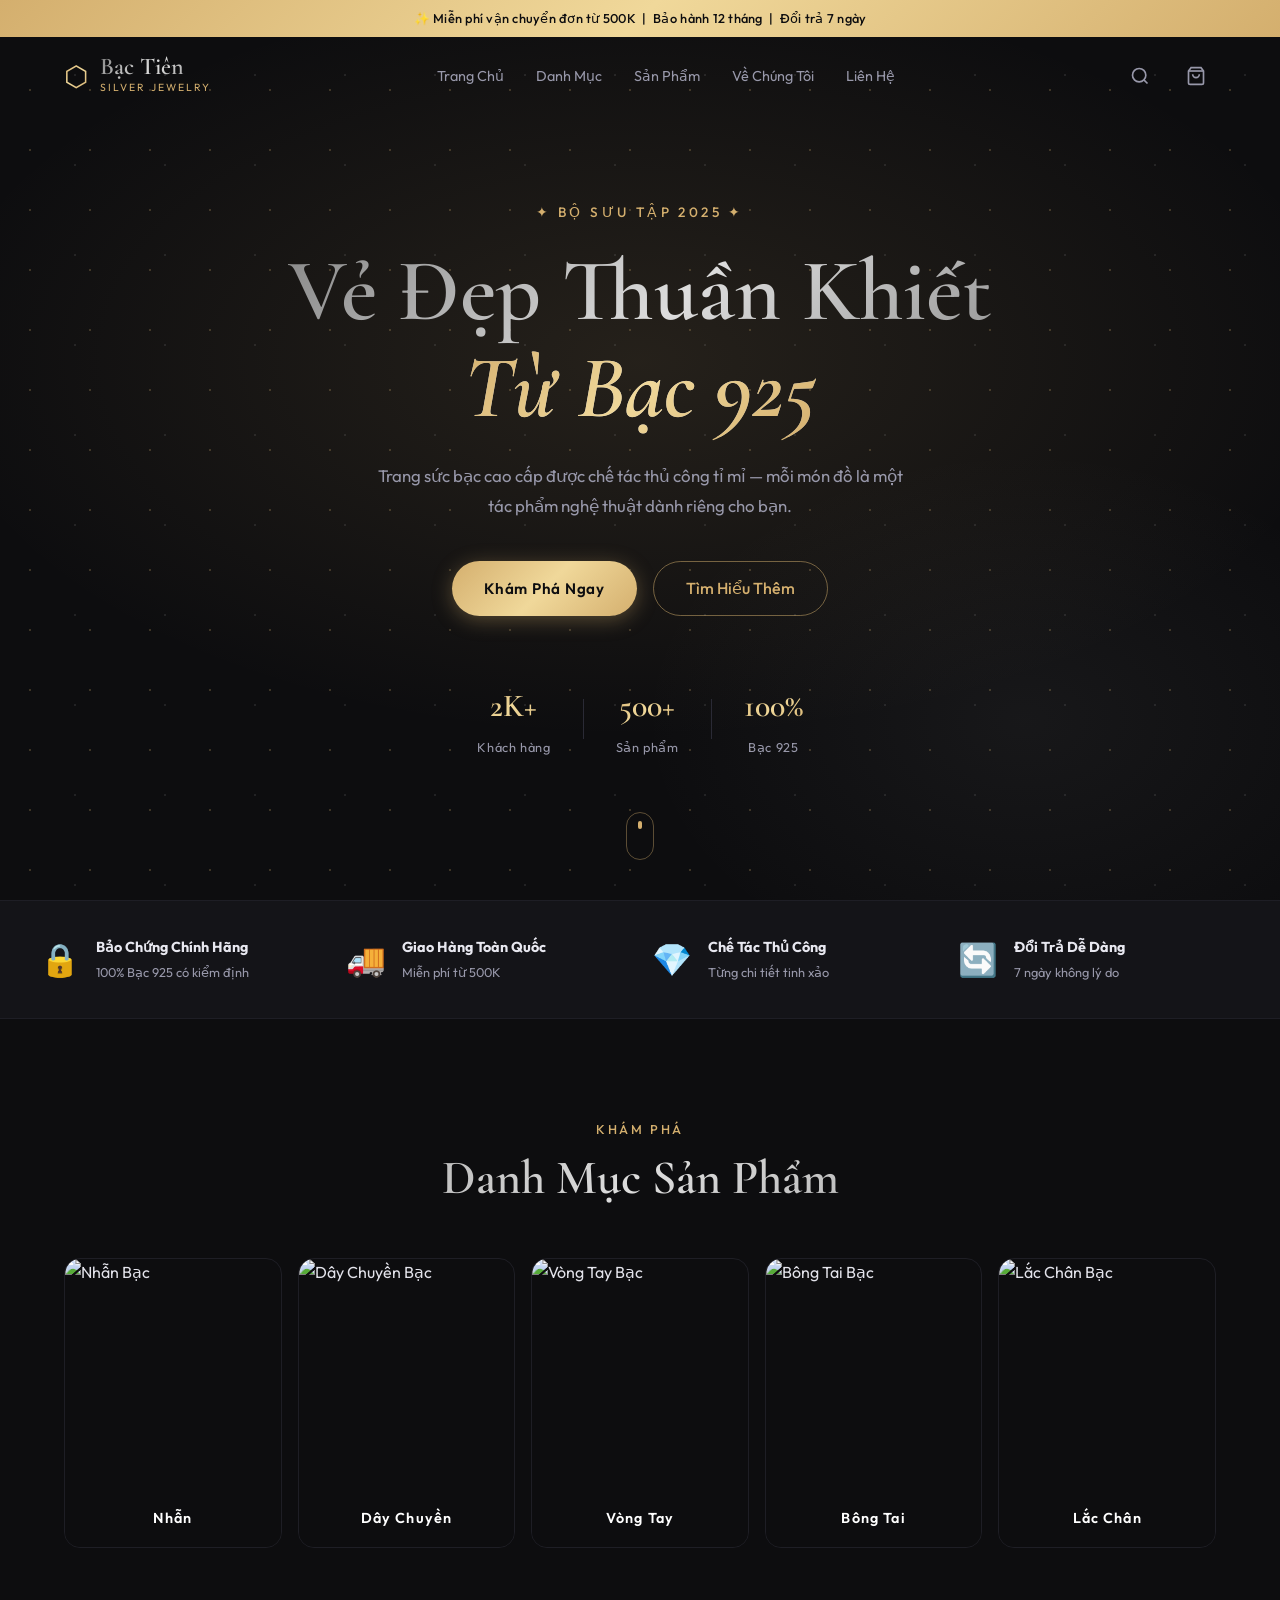
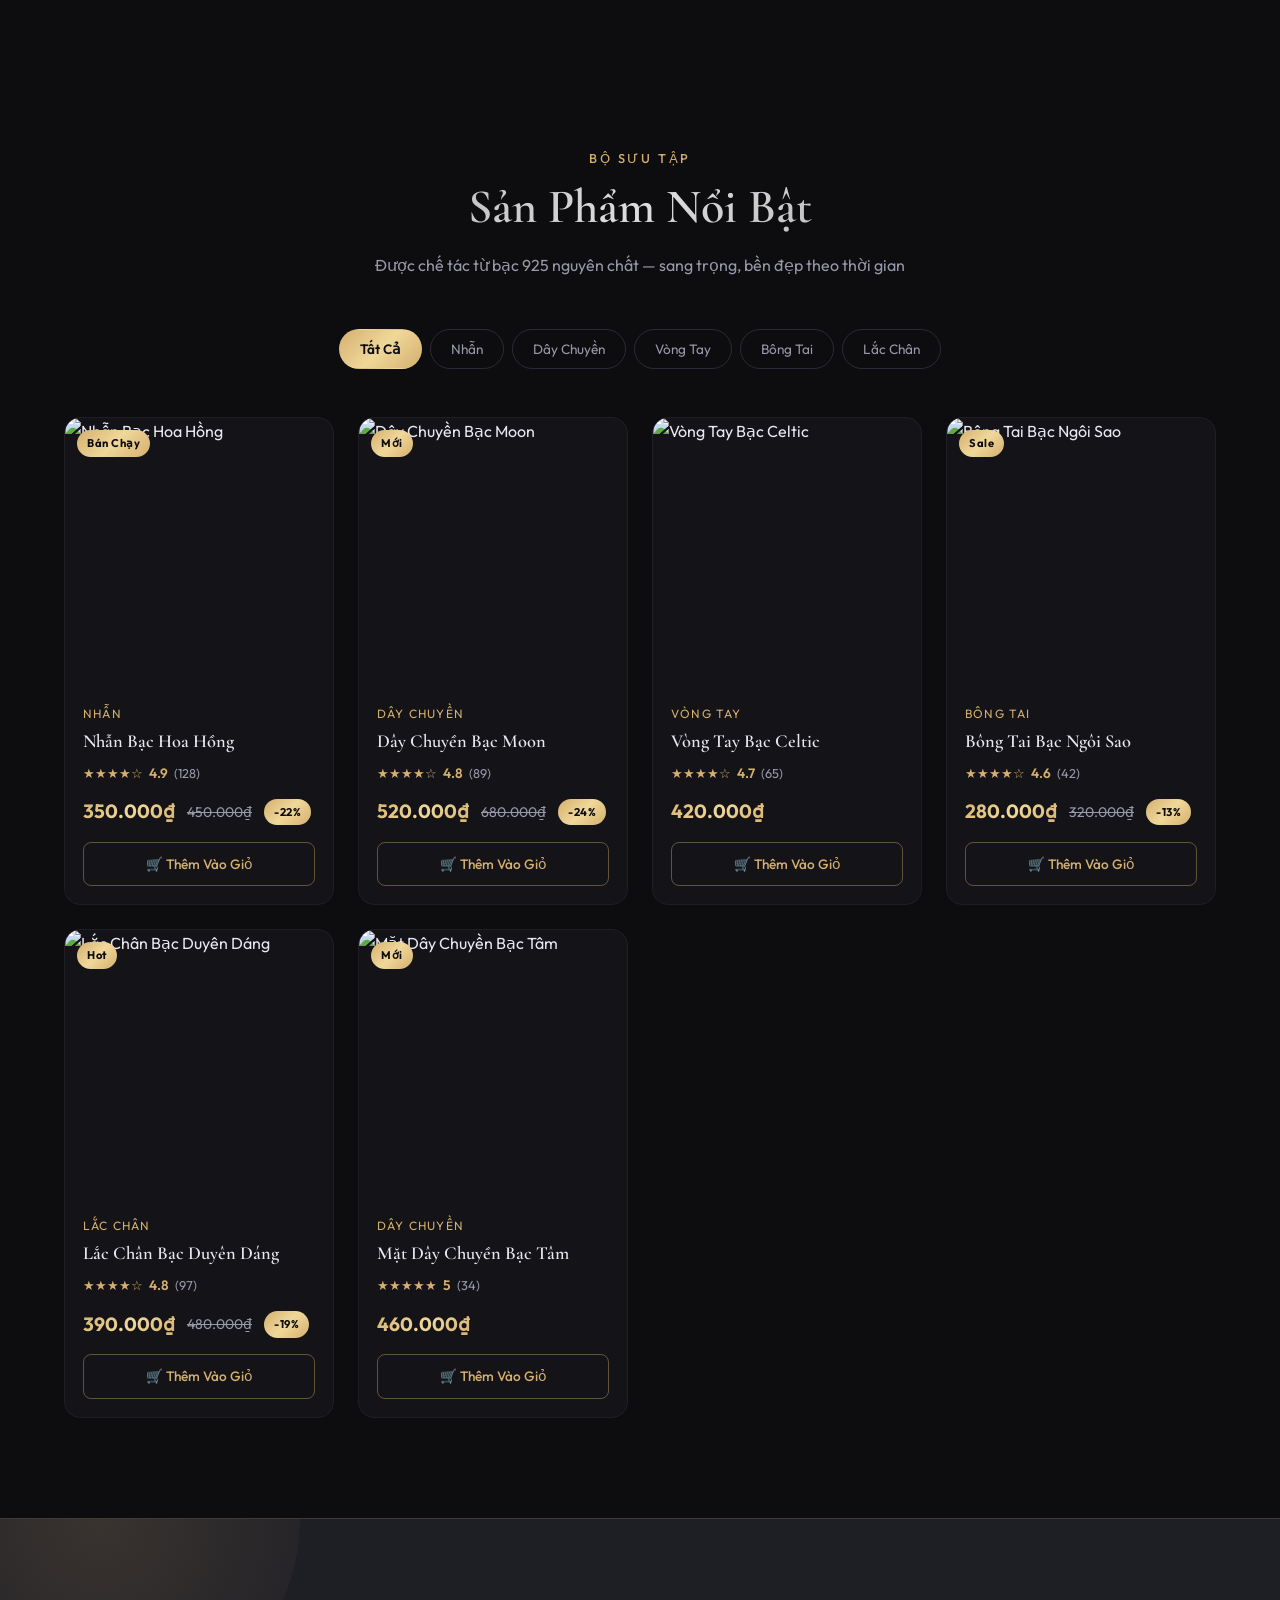
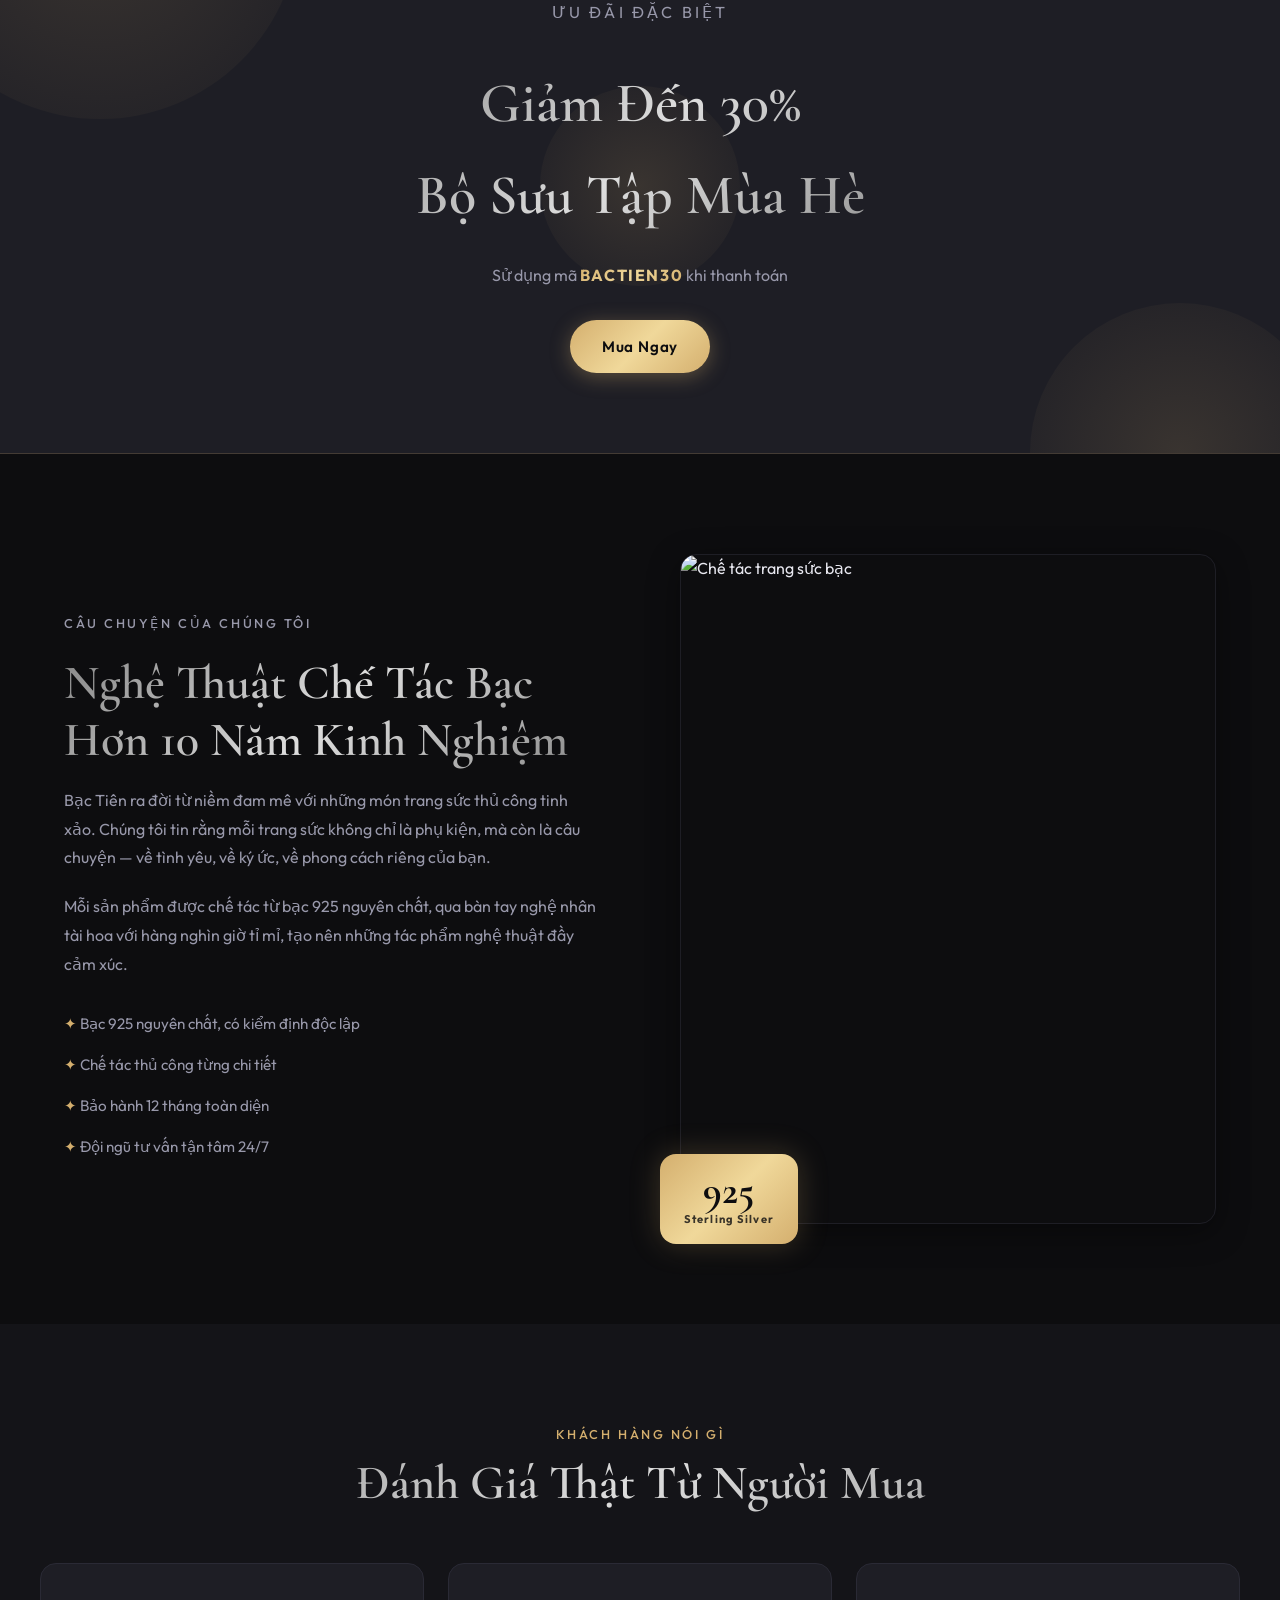
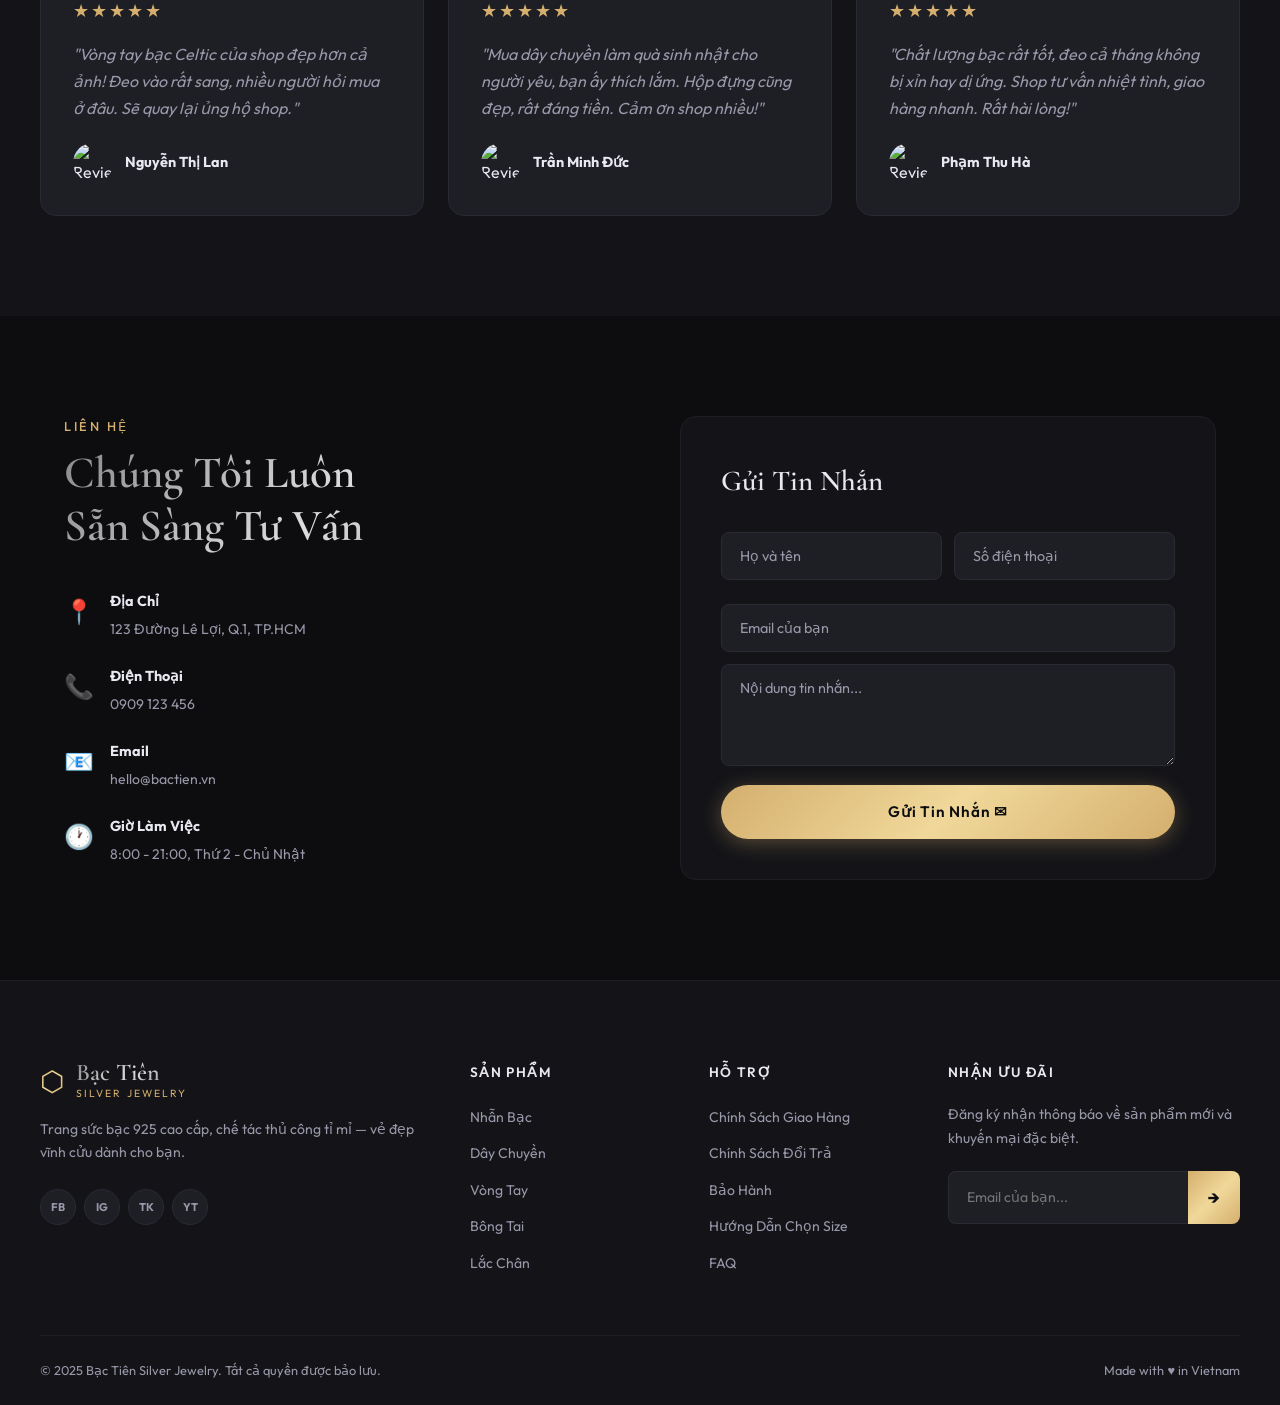
==== index.html @ 1f836e4f "🎉 Initial commit — Bạc Tiên Silver Jewelry Store" ====
<!DOCTYPE html>
<html lang="vi">
<head>
  <meta charset="UTF-8">
  <meta name="viewport" content="width=device-width, initial-scale=1.0">
  <title>Bạc Tiên - Trang Sức Bạc Cao Cấp</title>
  <meta name="description" content="Cửa hàng trang sức bạc 925 cao cấp - Nhẫn, Dây Chuyền, Vòng Tay, Bông Tai đẹp, giá tốt. Bảo hành chất lượng.">
  <link rel="preconnect" href="https://fonts.googleapis.com">
  <link href="https://fonts.googleapis.com/css2?family=Cormorant+Garamond:ital,wght@0,300;0,400;0,600;1,400&family=Outfit:wght@300;400;500;600&display=swap" rel="stylesheet">
  <link rel="stylesheet" href="css/style.css">
</head>
<body>

<!-- ===== HEADER ===== -->
<header class="header" id="header">
  <div class="header-top">
    <p>✨ Miễn phí vận chuyển đơn từ 500K &nbsp;|&nbsp; Bảo hành 12 tháng &nbsp;|&nbsp; Đổi trả 7 ngày</p>
  </div>
  <nav class="navbar">
    <a href="index.html" class="logo">
      <span class="logo-icon">⬡</span>
      <div>
        <span class="logo-main">Bạc Tiên</span>
        <span class="logo-sub">Silver Jewelry</span>
      </div>
    </a>

    <ul class="nav-links" id="navLinks">
      <li><a href="#home">Trang Chủ</a></li>
      <li><a href="#categories">Danh Mục</a></li>
      <li><a href="#products">Sản Phẩm</a></li>
      <li><a href="#about">Về Chúng Tôi</a></li>
      <li><a href="#contact">Liên Hệ</a></li>
    </ul>

    <div class="nav-actions">
      <button class="search-btn" id="searchBtn" title="Tìm kiếm">
        <svg width="20" height="20" fill="none" stroke="currentColor" stroke-width="2" viewBox="0 0 24 24"><circle cx="11" cy="11" r="8"/><path d="m21 21-4.35-4.35"/></svg>
      </button>
      <button class="cart-btn" id="cartBtn" title="Giỏ hàng">
        <svg width="20" height="20" fill="none" stroke="currentColor" stroke-width="2" viewBox="0 0 24 24"><path d="M6 2 3 6v14a2 2 0 0 0 2 2h14a2 2 0 0 0 2-2V6l-3-4z"/><line x1="3" y1="6" x2="21" y2="6"/><path d="M16 10a4 4 0 0 1-8 0"/></svg>
        <span class="cart-count" id="cartCount">0</span>
      </button>
      <button class="menu-toggle" id="menuToggle">
        <span></span><span></span><span></span>
      </button>
    </div>
  </nav>
</header>

<!-- ===== SEARCH BAR ===== -->
<div class="search-overlay" id="searchOverlay">
  <div class="search-container">
    <input type="text" id="searchInput" placeholder="Tìm kiếm trang sức bạc..." autocomplete="off">
    <button id="closeSearch">✕</button>
  </div>
</div>

<!-- ===== HERO ===== -->
<section class="hero" id="home">
  <div class="hero-bg">
    <div class="hero-particles"></div>
  </div>
  <div class="hero-content">
    <p class="hero-eyebrow">✦ Bộ Sưu Tập 2025 ✦</p>
    <h1 class="hero-title">Vẻ Đẹp Thuần Khiết<br><em>Từ Bạc 925</em></h1>
    <p class="hero-subtitle">Trang sức bạc cao cấp được chế tác thủ công tỉ mỉ — mỗi món đồ là một tác phẩm nghệ thuật dành riêng cho bạn.</p>
    <div class="hero-actions">
      <a href="#products" class="btn-primary">Khám Phá Ngay</a>
      <a href="#about" class="btn-ghost">Tìm Hiểu Thêm</a>
    </div>
    <div class="hero-stats">
      <div class="stat"><span class="stat-num">2K+</span><span class="stat-label">Khách hàng</span></div>
      <div class="stat-divider"></div>
      <div class="stat"><span class="stat-num">500+</span><span class="stat-label">Sản phẩm</span></div>
      <div class="stat-divider"></div>
      <div class="stat"><span class="stat-num">100%</span><span class="stat-label">Bạc 925</span></div>
    </div>
  </div>
  <div class="hero-scroll">
    <div class="scroll-indicator">
      <div class="scroll-dot"></div>
    </div>
  </div>
</section>

<!-- ===== TRUST BADGES ===== -->
<section class="trust-bar">
  <div class="trust-container">
    <div class="trust-item">
      <span class="trust-icon">🔒</span>
      <div><strong>Bảo Chứng Chính Hãng</strong><p>100% Bạc 925 có kiểm định</p></div>
    </div>
    <div class="trust-item">
      <span class="trust-icon">🚚</span>
      <div><strong>Giao Hàng Toàn Quốc</strong><p>Miễn phí từ 500K</p></div>
    </div>
    <div class="trust-item">
      <span class="trust-icon">💎</span>
      <div><strong>Chế Tác Thủ Công</strong><p>Từng chi tiết tinh xảo</p></div>
    </div>
    <div class="trust-item">
      <span class="trust-icon">🔄</span>
      <div><strong>Đổi Trả Dễ Dàng</strong><p>7 ngày không lý do</p></div>
    </div>
  </div>
</section>

<!-- ===== CATEGORIES ===== -->
<section class="categories" id="categories">
  <div class="section-header">
    <p class="section-eyebrow">Khám Phá</p>
    <h2 class="section-title">Danh Mục Sản Phẩm</h2>
  </div>
  <div class="categories-grid" id="categoriesGrid">
    <div class="category-card" data-filter="Nhẫn">
      <div class="category-img-wrap">
        <img src="https://images.unsplash.com/photo-1605100804763-247f67b3557e?w=400&q=80" alt="Nhẫn Bạc" loading="lazy">
        <div class="category-overlay"></div>
      </div>
      <p>Nhẫn</p>
    </div>
    <div class="category-card" data-filter="Dây Chuyền">
      <div class="category-img-wrap">
        <img src="https://images.unsplash.com/photo-1599643478518-a784e5dc4c8f?w=400&q=80" alt="Dây Chuyền Bạc" loading="lazy">
        <div class="category-overlay"></div>
      </div>
      <p>Dây Chuyền</p>
    </div>
    <div class="category-card" data-filter="Vòng Tay">
      <div class="category-img-wrap">
        <img src="https://images.unsplash.com/photo-1611591437281-460bfbe1220a?w=400&q=80" alt="Vòng Tay Bạc" loading="lazy">
        <div class="category-overlay"></div>
      </div>
      <p>Vòng Tay</p>
    </div>
    <div class="category-card" data-filter="Bông Tai">
      <div class="category-img-wrap">
        <img src="https://images.unsplash.com/photo-1617038260897-41a1f14a8ca0?w=400&q=80" alt="Bông Tai Bạc" loading="lazy">
        <div class="category-overlay"></div>
      </div>
      <p>Bông Tai</p>
    </div>
    <div class="category-card" data-filter="Lắc Chân">
      <div class="category-img-wrap">
        <img src="https://images.unsplash.com/photo-1573408301185-9519f94aab18?w=400&q=80" alt="Lắc Chân Bạc" loading="lazy">
        <div class="category-overlay"></div>
      </div>
      <p>Lắc Chân</p>
    </div>
  </div>
</section>

<!-- ===== PRODUCTS ===== -->
<section class="products-section" id="products">
  <div class="section-header">
    <p class="section-eyebrow">Bộ Sưu Tập</p>
    <h2 class="section-title">Sản Phẩm Nổi Bật</h2>
    <p class="section-desc">Được chế tác từ bạc 925 nguyên chất — sang trọng, bền đẹp theo thời gian</p>
  </div>

  <div class="filter-bar">
    <button class="filter-btn active" data-cat="all">Tất Cả</button>
    <button class="filter-btn" data-cat="Nhẫn">Nhẫn</button>
    <button class="filter-btn" data-cat="Dây Chuyền">Dây Chuyền</button>
    <button class="filter-btn" data-cat="Vòng Tay">Vòng Tay</button>
    <button class="filter-btn" data-cat="Bông Tai">Bông Tai</button>
    <button class="filter-btn" data-cat="Lắc Chân">Lắc Chân</button>
  </div>

  <div class="products-grid" id="productsGrid">
    <div class="loading-spinner">
      <div class="spinner"></div>
      <p>Đang tải sản phẩm...</p>
    </div>
  </div>
</section>

<!-- ===== BANNER ===== -->
<section class="promo-banner">
  <div class="promo-content">
    <p class="promo-eyebrow">Ưu Đãi Đặc Biệt</p>
    <h2>Giảm Đến 30%<br>Bộ Sưu Tập Mùa Hè</h2>
    <p>Sử dụng mã <strong>BACTIEN30</strong> khi thanh toán</p>
    <a href="#products" class="btn-primary">Mua Ngay</a>
  </div>
  <div class="promo-deco">
    <div class="promo-circle c1"></div>
    <div class="promo-circle c2"></div>
    <div class="promo-circle c3"></div>
  </div>
</section>

<!-- ===== ABOUT ===== -->
<section class="about" id="about">
  <div class="about-content">
    <div class="about-text">
      <p class="section-eyebrow">Câu Chuyện Của Chúng Tôi</p>
      <h2 class="section-title">Nghệ Thuật Chế Tác Bạc<br>Hơn 10 Năm Kinh Nghiệm</h2>
      <p>Bạc Tiên ra đời từ niềm đam mê với những món trang sức thủ công tinh xảo. Chúng tôi tin rằng mỗi trang sức không chỉ là phụ kiện, mà còn là câu chuyện — về tình yêu, về ký ức, về phong cách riêng của bạn.</p>
      <p>Mỗi sản phẩm được chế tác từ bạc 925 nguyên chất, qua bàn tay nghệ nhân tài hoa với hàng nghìn giờ tỉ mỉ, tạo nên những tác phẩm nghệ thuật đầy cảm xúc.</p>
      <ul class="about-list">
        <li>✦ Bạc 925 nguyên chất, có kiểm định độc lập</li>
        <li>✦ Chế tác thủ công từng chi tiết</li>
        <li>✦ Bảo hành 12 tháng toàn diện</li>
        <li>✦ Đội ngũ tư vấn tận tâm 24/7</li>
      </ul>
    </div>
    <div class="about-visual">
      <div class="about-img-wrap">
        <img src="https://images.unsplash.com/photo-1515562141207-7a88fb7ce338?w=600&q=80" alt="Chế tác trang sức bạc" loading="lazy">
        <div class="about-badge">
          <span class="badge-num">925</span>
          <span class="badge-txt">Sterling Silver</span>
        </div>
      </div>
    </div>
  </div>
</section>

<!-- ===== TESTIMONIALS ===== -->
<section class="testimonials">
  <div class="section-header">
    <p class="section-eyebrow">Khách Hàng Nói Gì</p>
    <h2 class="section-title">Đánh Giá Thật Từ Người Mua</h2>
  </div>
  <div class="testimonials-grid">
    <div class="testimonial-card">
      <div class="stars">★★★★★</div>
      <p>"Vòng tay bạc Celtic của shop đẹp hơn cả ảnh! Đeo vào rất sang, nhiều người hỏi mua ở đâu. Sẽ quay lại ủng hộ shop."</p>
      <div class="reviewer"><img src="https://i.pravatar.cc/40?img=1" alt="Reviewer"><strong>Nguyễn Thị Lan</strong></div>
    </div>
    <div class="testimonial-card">
      <div class="stars">★★★★★</div>
      <p>"Mua dây chuyền làm quà sinh nhật cho người yêu, bạn ấy thích lắm. Hộp đựng cũng đẹp, rất đáng tiền. Cảm ơn shop nhiều!"</p>
      <div class="reviewer"><img src="https://i.pravatar.cc/40?img=5" alt="Reviewer"><strong>Trần Minh Đức</strong></div>
    </div>
    <div class="testimonial-card">
      <div class="stars">★★★★★</div>
      <p>"Chất lượng bạc rất tốt, đeo cả tháng không bị xỉn hay dị ứng. Shop tư vấn nhiệt tình, giao hàng nhanh. Rất hài lòng!"</p>
      <div class="reviewer"><img src="https://i.pravatar.cc/40?img=9" alt="Reviewer"><strong>Phạm Thu Hà</strong></div>
    </div>
  </div>
</section>

<!-- ===== CONTACT ===== -->
<section class="contact" id="contact">
  <div class="contact-container">
    <div class="contact-info">
      <p class="section-eyebrow">Liên Hệ</p>
      <h2>Chúng Tôi Luôn<br>Sẵn Sàng Tư Vấn</h2>
      <div class="contact-items">
        <div class="contact-item">
          <span class="ci-icon">📍</span>
          <div><strong>Địa Chỉ</strong><p>123 Đường Lê Lợi, Q.1, TP.HCM</p></div>
        </div>
        <div class="contact-item">
          <span class="ci-icon">📞</span>
          <div><strong>Điện Thoại</strong><p>0909 123 456</p></div>
        </div>
        <div class="contact-item">
          <span class="ci-icon">📧</span>
          <div><strong>Email</strong><p>hello@bactien.vn</p></div>
        </div>
        <div class="contact-item">
          <span class="ci-icon">🕐</span>
          <div><strong>Giờ Làm Việc</strong><p>8:00 - 21:00, Thứ 2 - Chủ Nhật</p></div>
        </div>
      </div>
    </div>
    <form class="contact-form" id="contactForm">
      <h3>Gửi Tin Nhắn</h3>
      <div class="form-row">
        <input type="text" placeholder="Họ và tên" required>
        <input type="tel" placeholder="Số điện thoại" required>
      </div>
      <input type="email" placeholder="Email của bạn">
      <textarea rows="4" placeholder="Nội dung tin nhắn..." required></textarea>
      <button type="submit" class="btn-primary btn-full">Gửi Tin Nhắn ✉</button>
    </form>
  </div>
</section>

<!-- ===== FOOTER ===== -->
<footer class="footer">
  <div class="footer-grid">
    <div class="footer-brand">
      <a href="#" class="logo">
        <span class="logo-icon">⬡</span>
        <div>
          <span class="logo-main">Bạc Tiên</span>
          <span class="logo-sub">Silver Jewelry</span>
        </div>
      </a>
      <p>Trang sức bạc 925 cao cấp, chế tác thủ công tỉ mỉ — vẻ đẹp vĩnh cửu dành cho bạn.</p>
      <div class="social-links">
        <a href="#" class="social-link" title="Facebook">fb</a>
        <a href="#" class="social-link" title="Instagram">ig</a>
        <a href="#" class="social-link" title="TikTok">tk</a>
        <a href="#" class="social-link" title="YouTube">yt</a>
      </div>
    </div>
    <div class="footer-links">
      <h4>Sản Phẩm</h4>
      <ul>
        <li><a href="#products">Nhẫn Bạc</a></li>
        <li><a href="#products">Dây Chuyền</a></li>
        <li><a href="#products">Vòng Tay</a></li>
        <li><a href="#products">Bông Tai</a></li>
        <li><a href="#products">Lắc Chân</a></li>
      </ul>
    </div>
    <div class="footer-links">
      <h4>Hỗ Trợ</h4>
      <ul>
        <li><a href="#">Chính Sách Giao Hàng</a></li>
        <li><a href="#">Chính Sách Đổi Trả</a></li>
        <li><a href="#">Bảo Hành</a></li>
        <li><a href="#">Hướng Dẫn Chọn Size</a></li>
        <li><a href="#">FAQ</a></li>
      </ul>
    </div>
    <div class="footer-newsletter">
      <h4>Nhận Ưu Đãi</h4>
      <p>Đăng ký nhận thông báo về sản phẩm mới và khuyến mại đặc biệt.</p>
      <div class="newsletter-form">
        <input type="email" placeholder="Email của bạn...">
        <button>→</button>
      </div>
    </div>
  </div>
  <div class="footer-bottom">
    <p>© 2025 Bạc Tiên Silver Jewelry. Tất cả quyền được bảo lưu.</p>
    <p>Made with ♥ in Vietnam</p>
  </div>
</footer>

<!-- ===== CART SIDEBAR ===== -->
<div class="cart-overlay" id="cartOverlay"></div>
<div class="cart-sidebar" id="cartSidebar">
  <div class="cart-header">
    <h3>Giỏ Hàng</h3>
    <button id="closeCart">✕</button>
  </div>
  <div class="cart-items" id="cartItems">
    <div class="cart-empty">
      <span>🛒</span>
      <p>Giỏ hàng trống</p>
      <a href="#products" id="startShop" class="btn-primary">Mua Sắm Ngay</a>
    </div>
  </div>
  <div class="cart-footer" id="cartFooter" style="display:none">
    <div class="cart-total">
      <span>Tổng cộng:</span>
      <strong id="cartTotal">0₫</strong>
    </div>
    <button class="btn-primary btn-full" id="checkoutBtn">Thanh Toán</button>
    <p class="cart-note">Miễn phí vận chuyển từ 500K | Bảo hành 12 tháng</p>
  </div>
</div>

<!-- ===== PRODUCT MODAL ===== -->
<div class="modal-overlay" id="modalOverlay">
  <div class="product-modal" id="productModal">
    <button class="modal-close" id="modalClose">✕</button>
    <div id="modalContent"></div>
  </div>
</div>

<!-- ===== BACK TO TOP ===== -->
<button class="back-to-top" id="backToTop" title="Lên đầu trang">↑</button>

<!-- ===== TOAST ===== -->
<div class="toast" id="toast"></div>

<script src="js/main.js"></script>
</body>
</html>
---- css/style.css ----
/* ============================================================
   BẠC TIÊN — Silver Jewelry Store CSS
   ============================================================ */

/* ── RESET & TOKENS ── */
*, *::before, *::after { margin: 0; padding: 0; box-sizing: border-box; }

:root {
  --silver:    #c0c0c0;
  --silver-lt: #e8e8e8;
  --gold:      #d4af6e;
  --gold-lt:   #f0d89a;
  --dark:      #0d0d0f;
  --dark-2:    #141418;
  --dark-3:    #1e1e25;
  --dark-4:    #2a2a35;
  --text:      #e8e8f0;
  --text-muted:#9898aa;
  --white:     #ffffff;
  --grad-gold: linear-gradient(135deg, #d4af6e 0%, #f0d89a 50%, #d4af6e 100%);
  --grad-silver: linear-gradient(135deg, #888 0%, #ddd 50%, #888 100%);
  --grad-dark: linear-gradient(135deg, #141418 0%, #1e1e25 100%);
  --shadow-glow: 0 0 30px rgba(212,175,110,.25);
  --shadow-card: 0 8px 32px rgba(0,0,0,.4);
  --radius: 16px;
  --radius-sm: 8px;
  --transition: .3s cubic-bezier(.4,0,.2,1);
}

html { scroll-behavior: smooth; }

body {
  font-family: 'Outfit', sans-serif;
  background: var(--dark);
  color: var(--text);
  line-height: 1.65;
  overflow-x: hidden;
}

img { display: block; width: 100%; height: 100%; object-fit: cover; }
a  { text-decoration: none; color: inherit; }
ul { list-style: none; }
button { cursor: pointer; border: none; background: none; font: inherit; }

/* ── SCROLLBAR ── */
::-webkit-scrollbar { width: 6px; }
::-webkit-scrollbar-track { background: var(--dark-2); }
::-webkit-scrollbar-thumb { background: var(--gold); border-radius: 3px; }

/* ── BUTTONS ── */
.btn-primary {
  display: inline-flex;
  align-items: center;
  gap: 8px;
  padding: 14px 32px;
  background: var(--grad-gold);
  color: var(--dark);
  font-weight: 600;
  font-size: .95rem;
  letter-spacing: .05em;
  border-radius: 50px;
  transition: var(--transition);
  box-shadow: 0 4px 20px rgba(212,175,110,.35);
}
.btn-primary:hover { transform: translateY(-2px); box-shadow: 0 8px 30px rgba(212,175,110,.5); }
.btn-primary:active { transform: translateY(0); }

.btn-ghost {
  display: inline-flex;
  align-items: center;
  gap: 8px;
  padding: 13px 32px;
  border: 1px solid rgba(212,175,110,.5);
  color: var(--gold);
  font-weight: 500;
  border-radius: 50px;
  transition: var(--transition);
}
.btn-ghost:hover { background: rgba(212,175,110,.1); border-color: var(--gold); }

.btn-full { width: 100%; justify-content: center; }

/* ── SECTION COMMONS ── */
.section-eyebrow {
  font-size: .8rem;
  font-weight: 500;
  letter-spacing: .2em;
  text-transform: uppercase;
  color: var(--gold);
  margin-bottom: 10px;
}
.section-title {
  font-family: 'Cormorant Garamond', serif;
  font-size: clamp(2rem, 4vw, 3rem);
  font-weight: 600;
  line-height: 1.2;
  background: var(--grad-silver);
  -webkit-background-clip: text;
  -webkit-text-fill-color: transparent;
  background-clip: text;
  margin-bottom: 16px;
}
.section-desc { color: var(--text-muted); max-width: 600px; margin: 0 auto 40px; text-align: center; }
.section-header { text-align: center; margin-bottom: 50px; }

/* ────────────────────────────────────────
   HEADER
──────────────────────────────────────── */
.header {
  position: fixed; top: 0; left: 0; right: 0; z-index: 1000;
  transition: var(--transition);
}
.header.scrolled {
  background: rgba(13,13,15,.95);
  backdrop-filter: blur(20px);
  box-shadow: 0 2px 20px rgba(0,0,0,.4);
}
.header-top {
  background: var(--grad-gold);
  color: var(--dark);
  text-align: center;
  padding: 8px;
  font-size: .8rem;
  font-weight: 500;
  letter-spacing: .02em;
}
.navbar {
  display: flex;
  align-items: center;
  justify-content: space-between;
  padding: 18px clamp(16px, 5vw, 80px);
  gap: 24px;
}
.logo {
  display: flex; align-items: center; gap: 12px;
  text-decoration: none;
}
.logo-icon {
  font-size: 28px;
  background: var(--grad-gold);
  -webkit-background-clip: text; -webkit-text-fill-color: transparent;
  line-height: 1;
}
.logo-main {
  display: block;
  font-family: 'Cormorant Garamond', serif;
  font-size: 1.5rem; font-weight: 600;
  background: var(--grad-silver);
  -webkit-background-clip: text; -webkit-text-fill-color: transparent;
  background-clip: text;
  line-height: 1;
}
.logo-sub {
  display: block;
  font-size: .65rem; letter-spacing: .2em;
  text-transform: uppercase; color: var(--gold);
}
.nav-links {
  display: flex; gap: 32px;
}
.nav-links a {
  font-size: .9rem; font-weight: 400; color: var(--text-muted);
  transition: var(--transition); position: relative;
}
.nav-links a::after {
  content: ''; position: absolute; bottom: -4px; left: 0; right: 0;
  height: 1px; background: var(--gold);
  transform: scaleX(0); transition: var(--transition);
}
.nav-links a:hover { color: var(--gold); }
.nav-links a:hover::after { transform: scaleX(1); }

.nav-actions { display: flex; align-items: center; gap: 16px; }
.search-btn, .cart-btn {
  width: 40px; height: 40px;
  display: flex; align-items: center; justify-content: center;
  border-radius: 50%; color: var(--text-muted);
  transition: var(--transition);
  position: relative;
}
.search-btn:hover, .cart-btn:hover { background: rgba(255,255,255,.08); color: var(--gold); }

.cart-count {
  position: absolute; top: 2px; right: 2px;
  width: 16px; height: 16px;
  background: var(--gold); color: var(--dark);
  border-radius: 50%; font-size: .65rem; font-weight: 700;
  display: flex; align-items: center; justify-content: center;
  display: none;
}
.cart-count.show { display: flex; }

.menu-toggle {
  display: none;
  flex-direction: column; gap: 5px; padding: 4px;
}
.menu-toggle span {
  width: 24px; height: 2px;
  background: var(--text); border-radius: 2px;
  transition: var(--transition);
}

/* ────────────────────────────────────────
   SEARCH OVERLAY
──────────────────────────────────────── */
.search-overlay {
  position: fixed; inset: 0; z-index: 1100;
  background: rgba(13,13,15,.95); backdrop-filter: blur(20px);
  display: none; align-items: flex-start; justify-content: center;
  padding-top: 20vh;
}
.search-overlay.active { display: flex; animation: fadeIn .2s ease; }
.search-container {
  display: flex; gap: 12px; padding: 0 24px; width: 100%; max-width: 600px;
}
.search-container input {
  flex: 1;
  padding: 18px 24px;
  background: var(--dark-3);
  border: 1px solid var(--dark-4);
  border-radius: 50px;
  color: var(--text);
  font-size: 1.1rem;
  font-family: inherit;
  outline: none;
}
.search-container input::placeholder { color: var(--text-muted); }
.search-container input:focus { border-color: var(--gold); }
.search-container button {
  width: 50px; height: 50px; border-radius: 50%;
  background: var(--dark-3); color: var(--text-muted);
  display: flex; align-items: center; justify-content: center;
  transition: var(--transition); font-size: 1.2rem;
}
.search-container button:hover { background: var(--dark-4); color: var(--text); }

/* ────────────────────────────────────────
   HERO
──────────────────────────────────────── */
.hero {
  min-height: 100vh;
  display: flex; align-items: center; justify-content: center;
  position: relative; overflow: hidden;
  padding: 140px 24px 80px;
  text-align: center;
}
.hero-bg {
  position: absolute; inset: 0;
  background: radial-gradient(ellipse 80% 60% at 50% 40%, rgba(212,175,110,.12) 0%, transparent 70%),
              radial-gradient(ellipse 50% 50% at 80% 80%, rgba(192,192,192,.06) 0%, transparent 60%),
              var(--dark);
}
.hero-particles {
  position: absolute; inset: 0;
  background-image:
    radial-gradient(circle, rgba(212,175,110,.6) 1px, transparent 1px),
    radial-gradient(circle, rgba(192,192,192,.3) 1px, transparent 1px);
  background-size: 60px 60px, 90px 90px;
  background-position: 0 0, 30px 30px;
  opacity: .4;
  animation: particleFloat 20s linear infinite;
}
@keyframes particleFloat { 0%{transform:translateY(0)} 100%{transform:translateY(-60px)} }

.hero-content { position: relative; z-index: 1; max-width: 760px; margin: 0 auto; }
.hero-eyebrow {
  font-size: .85rem; font-weight: 500; letter-spacing: .25em;
  text-transform: uppercase; color: var(--gold);
  margin-bottom: 20px; animation: fadeSlideUp .8s ease both;
}
.hero-title {
  font-family: 'Cormorant Garamond', serif;
  font-size: clamp(2.8rem, 7vw, 5.5rem);
  font-weight: 600; line-height: 1.1;
  margin-bottom: 24px;
  background: var(--grad-silver);
  -webkit-background-clip: text; -webkit-text-fill-color: transparent;
  background-clip: text;
  animation: fadeSlideUp .8s .1s ease both;
}
.hero-title em { font-style: italic; background: var(--grad-gold); -webkit-background-clip: text; background-clip: text; }
.hero-subtitle {
  font-size: 1.05rem; color: var(--text-muted); line-height: 1.8;
  margin-bottom: 40px; max-width: 550px; margin-inline: auto;
  animation: fadeSlideUp .8s .2s ease both;
}
.hero-actions { display: flex; gap: 16px; justify-content: center; flex-wrap: wrap; margin-bottom: 64px; animation: fadeSlideUp .8s .3s ease both; }
.hero-stats { display: flex; gap: 0; justify-content: center; align-items: center; animation: fadeSlideUp .8s .4s ease both; }
.stat { text-align: center; padding: 0 32px; }
.stat-num { display: block; font-family: 'Cormorant Garamond', serif; font-size: 2rem; font-weight: 600; background: var(--grad-gold); -webkit-background-clip: text; -webkit-text-fill-color: transparent; background-clip: text; }
.stat-label { font-size: .8rem; color: var(--text-muted); letter-spacing: .05em; }
.stat-divider { width: 1px; height: 40px; background: var(--dark-4); }
.hero-scroll { position: absolute; bottom: 40px; left: 50%; transform: translateX(-50%); }
.scroll-indicator { width: 28px; height: 48px; border: 1px solid rgba(212,175,110,.4); border-radius: 14px; display: flex; justify-content: center; padding-top: 8px; }
.scroll-dot { width: 4px; height: 8px; background: var(--gold); border-radius: 2px; animation: scrollAnim 2s ease infinite; }
@keyframes scrollAnim { 0%,100%{transform:translateY(0);opacity:1} 80%{transform:translateY(18px);opacity:0} }

/* ────────────────────────────────────────
   TRUST BAR
──────────────────────────────────────── */
.trust-bar {
  background: var(--dark-2);
  border-top: 1px solid var(--dark-3);
  border-bottom: 1px solid var(--dark-3);
  padding: 32px 24px;
}
.trust-container {
  max-width: 1200px; margin: 0 auto;
  display: grid; grid-template-columns: repeat(4, 1fr);
  gap: 24px;
}
.trust-item {
  display: flex; align-items: center; gap: 16px;
}
.trust-icon { font-size: 2rem; flex-shrink: 0; }
.trust-item strong { display: block; font-size: .9rem; color: var(--text); margin-bottom: 2px; }
.trust-item p { font-size: .8rem; color: var(--text-muted); }

/* ────────────────────────────────────────
   CATEGORIES
──────────────────────────────────────── */
.categories {
  padding: 100px 24px;
  max-width: 1200px; margin: 0 auto;
}
.categories-grid {
  display: grid;
  grid-template-columns: repeat(5, 1fr);
  gap: 16px;
}
.category-card {
  position: relative; cursor: pointer;
  border-radius: var(--radius);
  overflow: hidden;
  aspect-ratio: 3/4;
  transition: var(--transition);
  border: 1px solid var(--dark-3);
}
.category-card:hover { transform: translateY(-6px); box-shadow: var(--shadow-glow); }
.category-img-wrap { position: absolute; inset: 0; }
.category-overlay {
  position: absolute; inset: 0;
  background: linear-gradient(to top, rgba(13,13,15,.9) 0%, rgba(13,13,15,.2) 60%, transparent 100%);
  transition: var(--transition);
}
.category-card:hover .category-overlay { background: linear-gradient(to top, rgba(13,13,15,.95) 0%, rgba(13,13,15,.4) 70%, rgba(212,175,110,.1) 100%); }
.category-card p {
  position: absolute; bottom: 16px; left: 0; right: 0;
  text-align: center;
  font-size: .9rem; font-weight: 600;
  color: var(--white);
  letter-spacing: .08em;
  z-index: 1;
  transition: var(--transition);
}
.category-card:hover p { color: var(--gold); }

/* ────────────────────────────────────────
   PRODUCTS
──────────────────────────────────────── */
.products-section {
  padding: 100px 24px;
  max-width: 1200px; margin: 0 auto;
}
.filter-bar {
  display: flex; gap: 8px; justify-content: center; flex-wrap: wrap;
  margin-bottom: 48px;
}
.filter-btn {
  padding: 8px 20px;
  border: 1px solid var(--dark-4);
  border-radius: 50px;
  font-size: .85rem; color: var(--text-muted);
  transition: var(--transition);
  background: transparent;
}
.filter-btn:hover { border-color: var(--gold); color: var(--gold); }
.filter-btn.active { background: var(--grad-gold); color: var(--dark); border-color: transparent; font-weight: 600; }

.products-grid {
  display: grid;
  grid-template-columns: repeat(auto-fill, minmax(260px, 1fr));
  gap: 24px;
}

.product-card {
  background: var(--dark-2);
  border: 1px solid var(--dark-3);
  border-radius: var(--radius);
  overflow: hidden;
  transition: var(--transition);
  position: relative;
  cursor: pointer;
}
.product-card:hover { transform: translateY(-8px); box-shadow: var(--shadow-card); border-color: rgba(212,175,110,.3); }

.product-img-wrap {
  position: relative; overflow: hidden;
  aspect-ratio: 1;
}
.product-img-wrap img { transition: transform .6s ease; }
.product-card:hover .product-img-wrap img { transform: scale(1.08); }

.product-badge {
  position: absolute; top: 12px; left: 12px;
  padding: 4px 10px;
  background: var(--grad-gold);
  color: var(--dark);
  border-radius: 50px;
  font-size: .7rem; font-weight: 700;
  letter-spacing: .05em; z-index: 1;
}

.product-actions {
  position: absolute; top: 12px; right: 12px;
  display: flex; flex-direction: column; gap: 8px;
  opacity: 0; transform: translateX(10px);
  transition: var(--transition);
}
.product-card:hover .product-actions { opacity: 1; transform: translateX(0); }
.action-btn {
  width: 36px; height: 36px;
  background: rgba(13,13,15,.8); backdrop-filter: blur(10px);
  border-radius: 50%;
  display: flex; align-items: center; justify-content: center;
  color: var(--text); font-size: 1.1rem;
  transition: var(--transition);
  border: 1px solid var(--dark-3);
}
.action-btn:hover { background: var(--gold); color: var(--dark); border-color: var(--gold); }

.product-body { padding: 18px; }
.product-category { font-size: .75rem; color: var(--gold); letter-spacing: .1em; text-transform: uppercase; margin-bottom: 6px; }
.product-name { font-family: 'Cormorant Garamond', serif; font-size: 1.15rem; font-weight: 600; color: var(--text); margin-bottom: 8px; line-height: 1.3; }
.product-stars { display: flex; align-items: center; gap: 6px; margin-bottom: 12px; font-size: .8rem; }
.stars-value { color: var(--gold); }
.stars-count { color: var(--text-muted); }
.product-price { display: flex; align-items: center; gap: 12px; flex-wrap: wrap; margin-bottom: 14px; }
.price-current { font-size: 1.2rem; font-weight: 700; background: var(--grad-gold); -webkit-background-clip: text; -webkit-text-fill-color: transparent; background-clip: text; }
.price-original { font-size: .875rem; color: var(--text-muted); text-decoration: line-through; }
.add-to-cart {
  width: 100%; padding: 10px;
  background: transparent;
  border: 1px solid rgba(212,175,110,.4);
  border-radius: 8px;
  color: var(--gold);
  font-size: .85rem; font-weight: 500;
  transition: var(--transition);
}
.add-to-cart:hover { background: var(--grad-gold); color: var(--dark); border-color: transparent; }

/* ── Loading ── */
.loading-spinner { text-align: center; padding: 80px 24px; grid-column: 1/-1; }
.spinner {
  width: 48px; height: 48px; border: 3px solid var(--dark-4);
  border-top-color: var(--gold); border-radius: 50%;
  animation: spin 1s linear infinite; margin: 0 auto 16px;
}
@keyframes spin { to { transform: rotate(360deg); } }

/* ────────────────────────────────────────
   PROMO BANNER
──────────────────────────────────────── */
.promo-banner {
  background: var(--dark-3);
  border-top: 1px solid rgba(212,175,110,.2);
  border-bottom: 1px solid rgba(212,175,110,.2);
  padding: 80px 24px;
  text-align: center;
  position: relative;
  overflow: hidden;
}
.promo-content { position: relative; z-index: 1; max-width: 600px; margin: 0 auto; }
.promo-eyebrow { font-size: .8rem; letter-spacing: .2em; text-transform: uppercase; color: var(--gold); margin-bottom: 16px; }
.promo-banner h2 { font-family: 'Cormorant Garamond', serif; font-size: clamp(2rem, 5vw, 3.5rem); font-weight: 600; margin-bottom: 20px; background: var(--grad-silver); -webkit-background-clip: text; -webkit-text-fill-color: transparent; background-clip: text; }
.promo-banner p { color: var(--text-muted); margin-bottom: 32px; font-size: 1rem; }
.promo-banner strong { background: var(--grad-gold); -webkit-background-clip: text; -webkit-text-fill-color: transparent; background-clip: text; letter-spacing: .1em; }
.promo-deco { position: absolute; inset: 0; pointer-events: none; }
.promo-circle {
  position: absolute; border-radius: 50%;
  background: radial-gradient(circle, rgba(212,175,110,.15), transparent);
}
.c1 { width: 400px; height: 400px; top: -200px; left: -100px; }
.c2 { width: 300px; height: 300px; bottom: -150px; right: -50px; }
.c3 { width: 200px; height: 200px; top: 50%; left: 50%; transform: translate(-50%,-50%); }

/* ────────────────────────────────────────
   ABOUT
──────────────────────────────────────── */
.about {
  padding: 100px 24px;
  max-width: 1200px; margin: 0 auto;
}
.about-content {
  display: grid; grid-template-columns: 1fr 1fr;
  gap: 80px; align-items: center;
}
.about-text .section-title { text-align: left; }
.about-text .section-eyebrow { text-align: left; }
.about-text p { color: var(--text-muted); margin-bottom: 20px; line-height: 1.8; }
.about-list { margin-top: 24px; }
.about-list li { color: var(--text-muted); padding: 8px 0; font-size: .95rem; }
.about-list li::first-letter { color: var(--gold); }

.about-visual { position: relative; }
.about-img-wrap {
  border-radius: var(--radius);
  overflow: hidden;
  aspect-ratio: 4/5;
  border: 1px solid var(--dark-3);
  box-shadow: var(--shadow-card);
}
.about-badge {
  position: absolute; bottom: -20px; left: -20px;
  background: var(--grad-gold);
  border-radius: var(--radius);
  padding: 16px 24px; text-align: center;
  box-shadow: var(--shadow-glow);
}
.badge-num { display: block; font-family: 'Cormorant Garamond', serif; font-size: 2.5rem; font-weight: 700; color: var(--dark); line-height: 1; }
.badge-txt { display: block; font-size: .7rem; font-weight: 700; color: var(--dark); letter-spacing: .1em; opacity: .8; }

/* ────────────────────────────────────────
   TESTIMONIALS
──────────────────────────────────────── */
.testimonials {
  padding: 100px 24px;
  background: var(--dark-2);
}
.testimonials .section-header { margin-bottom: 50px; }
.testimonials-grid {
  display: grid; grid-template-columns: repeat(3, 1fr);
  gap: 24px; max-width: 1200px; margin: 0 auto;
}
.testimonial-card {
  background: var(--dark-3);
  border: 1px solid var(--dark-4);
  border-radius: var(--radius);
  padding: 32px;
  transition: var(--transition);
}
.testimonial-card:hover { border-color: rgba(212,175,110,.3); transform: translateY(-4px); }
.stars { color: var(--gold); font-size: 1.1rem; margin-bottom: 16px; letter-spacing: 2px; }
.testimonial-card p { color: var(--text-muted); line-height: 1.7; font-style: italic; margin-bottom: 20px; }
.reviewer { display: flex; align-items: center; gap: 12px; }
.reviewer img { width: 40px; height: 40px; border-radius: 50%; object-fit: cover; flex-shrink: 0; }
.reviewer strong { font-size: .9rem; color: var(--text); }

/* ────────────────────────────────────────
   CONTACT
──────────────────────────────────────── */
.contact {
  padding: 100px 24px;
  max-width: 1200px; margin: 0 auto;
}
.contact-container {
  display: grid; grid-template-columns: 1fr 1fr;
  gap: 80px; align-items: start;
}
.contact-info .section-title { text-align: left; }
.contact-info .section-eyebrow { text-align: left; }
.contact-info h2 { font-family: 'Cormorant Garamond', serif; font-size: clamp(2rem, 4vw, 2.8rem); font-weight: 600; line-height: 1.2; background: var(--grad-silver); -webkit-background-clip: text; -webkit-text-fill-color: transparent; background-clip: text; margin-bottom: 36px; }
.contact-items { display: flex; flex-direction: column; gap: 24px; }
.contact-item { display: flex; gap: 16px; }
.ci-icon { font-size: 1.5rem; flex-shrink: 0; margin-top: 2px; }
.contact-item strong { display: block; font-size: .9rem; color: var(--text); margin-bottom: 4px; }
.contact-item p { font-size: .875rem; color: var(--text-muted); }

.contact-form {
  background: var(--dark-2); border: 1px solid var(--dark-3);
  border-radius: var(--radius); padding: 40px;
}
.contact-form h3 { font-family: 'Cormorant Garamond', serif; font-size: 1.8rem; font-weight: 600; color: var(--text); margin-bottom: 28px; }
.form-row { display: grid; grid-template-columns: 1fr 1fr; gap: 12px; margin-bottom: 12px; }
.contact-form input, .contact-form textarea {
  width: 100%; padding: 14px 18px;
  background: var(--dark-3); border: 1px solid var(--dark-4);
  border-radius: var(--radius-sm); color: var(--text);
  font-family: inherit; font-size: .9rem;
  transition: var(--transition); margin-bottom: 12px;
  outline: none; resize: vertical;
}
.contact-form input::placeholder, .contact-form textarea::placeholder { color: var(--text-muted); }
.contact-form input:focus, .contact-form textarea:focus { border-color: var(--gold); background: rgba(212,175,110,.05); }

/* ────────────────────────────────────────
   FOOTER
──────────────────────────────────────── */
.footer {
  background: var(--dark-2);
  border-top: 1px solid var(--dark-3);
  padding: 80px 24px 0;
}
.footer-grid {
  max-width: 1200px; margin: 0 auto;
  display: grid; grid-template-columns: 2fr 1fr 1fr 1.5fr;
  gap: 48px; padding-bottom: 60px;
  border-bottom: 1px solid var(--dark-3);
}
.footer-brand .logo { margin-bottom: 16px; }
.footer-brand p { color: var(--text-muted); font-size: .875rem; line-height: 1.7; margin-bottom: 24px; }
.social-links { display: flex; gap: 8px; }
.social-link {
  width: 36px; height: 36px;
  background: var(--dark-3); border: 1px solid var(--dark-4);
  border-radius: 50%; display: flex; align-items: center; justify-content: center;
  font-size: .7rem; font-weight: 700; text-transform: uppercase;
  color: var(--text-muted); transition: var(--transition);
}
.social-link:hover { background: var(--gold); color: var(--dark); border-color: var(--gold); }

.footer-links h4 { font-size: .85rem; font-weight: 600; text-transform: uppercase; letter-spacing: .1em; color: var(--text); margin-bottom: 20px; }
.footer-links ul { display: flex; flex-direction: column; gap: 10px; }
.footer-links a { font-size: .875rem; color: var(--text-muted); transition: var(--transition); }
.footer-links a:hover { color: var(--gold); padding-left: 6px; }

.footer-newsletter h4 { font-size: .85rem; font-weight: 600; text-transform: uppercase; letter-spacing: .1em; color: var(--text); margin-bottom: 20px; }
.footer-newsletter p { font-size: .875rem; color: var(--text-muted); margin-bottom: 20px; line-height: 1.7; }
.newsletter-form { display: flex; gap: 0; }
.newsletter-form input {
  flex: 1; padding: 12px 18px;
  background: var(--dark-3); border: 1px solid var(--dark-4);
  border-right: none; border-radius: 8px 0 0 8px;
  color: var(--text); font-family: inherit; font-size: .875rem;
  outline: none;
}
.newsletter-form input:focus { border-color: var(--gold); }
.newsletter-form button {
  padding: 12px 20px;
  background: var(--grad-gold); color: var(--dark);
  border-radius: 0 8px 8px 0; font-size: 1.1rem;
  font-weight: 700; transition: var(--transition);
}
.newsletter-form button:hover { opacity: .9; }
.footer-bottom {
  max-width: 1200px; margin: 0 auto;
  padding: 24px 0;
  display: flex; justify-content: space-between; align-items: center;
  font-size: .8rem; color: var(--text-muted);
}

/* ────────────────────────────────────────
   CART SIDEBAR
──────────────────────────────────────── */
.cart-overlay {
  position: fixed; inset: 0; background: rgba(0,0,0,.6); z-index: 1050;
  opacity: 0; pointer-events: none; transition: opacity .3s;
}
.cart-overlay.active { opacity: 1; pointer-events: all; }
.cart-sidebar {
  position: fixed; top: 0; right: -420px; bottom: 0;
  width: 400px; max-width: 100vw;
  background: var(--dark-2);
  border-left: 1px solid var(--dark-3);
  z-index: 1060;
  display: flex; flex-direction: column;
  transition: right .35s cubic-bezier(.4,0,.2,1);
}
.cart-sidebar.open { right: 0; }
.cart-header {
  display: flex; align-items: center; justify-content: space-between;
  padding: 24px; border-bottom: 1px solid var(--dark-3);
}
.cart-header h3 { font-family: 'Cormorant Garamond', serif; font-size: 1.5rem; font-weight: 600; color: var(--text); }
.cart-header button { width: 36px; height: 36px; border-radius: 50%; background: var(--dark-3); color: var(--text-muted); font-size: 1.1rem; transition: var(--transition); }
.cart-header button:hover { background: var(--dark-4); color: var(--text); }
.cart-items { flex: 1; overflow-y: auto; padding: 16px; }
.cart-empty { text-align: center; padding: 60px 24px; }
.cart-empty span { font-size: 3rem; display: block; margin-bottom: 16px; opacity: .4; }
.cart-empty p { color: var(--text-muted); margin-bottom: 24px; }
.cart-item {
  display: flex; gap: 12px; padding: 12px 0;
  border-bottom: 1px solid var(--dark-3);
}
.cart-item-img { width: 70px; height: 70px; border-radius: var(--radius-sm); overflow: hidden; flex-shrink: 0; }
.cart-item-info { flex: 1; }
.cart-item-name { font-size: .9rem; font-weight: 500; color: var(--text); margin-bottom: 4px; }
.cart-item-price { font-size: .85rem; color: var(--gold); }
.cart-item-qty { display: flex; align-items: center; gap: 8px; margin-top: 8px; }
.qty-btn { width: 24px; height: 24px; border-radius: 4px; background: var(--dark-3); color: var(--text); font-size: .9rem; display: flex; align-items: center; justify-content: center; transition: var(--transition); }
.qty-btn:hover { background: var(--gold); color: var(--dark); }
.qty-num { font-size: .85rem; color: var(--text); min-width: 20px; text-align: center; }
.cart-item-remove { color: var(--text-muted); font-size: .8rem; transition: var(--transition); }
.cart-item-remove:hover { color: #ff4466; }
.cart-footer { padding: 20px; border-top: 1px solid var(--dark-3); }
.cart-total { display: flex; justify-content: space-between; align-items: center; margin-bottom: 16px; font-size: .95rem; }
.cart-total strong { font-size: 1.2rem; background: var(--grad-gold); -webkit-background-clip: text; -webkit-text-fill-color: transparent; background-clip: text; }
.cart-note { text-align: center; font-size: .75rem; color: var(--text-muted); margin-top: 12px; }

/* ────────────────────────────────────────
   PRODUCT MODAL
──────────────────────────────────────── */
.modal-overlay {
  position: fixed; inset: 0; background: rgba(0,0,0,.7); z-index: 1070;
  display: flex; align-items: center; justify-content: center;
  opacity: 0; pointer-events: none; transition: opacity .3s;
  padding: 24px;
}
.modal-overlay.active { opacity: 1; pointer-events: all; }
.product-modal {
  background: var(--dark-2);
  border: 1px solid var(--dark-3);
  border-radius: var(--radius);
  width: 100%; max-width: 860px;
  max-height: 90vh; overflow-y: auto;
  position: relative;
  transform: scale(.95); transition: transform .3s;
}
.modal-overlay.active .product-modal { transform: scale(1); }
.modal-close {
  position: absolute; top: 16px; right: 16px;
  width: 36px; height: 36px; border-radius: 50%;
  background: var(--dark-3); color: var(--text-muted);
  display: flex; align-items: center; justify-content: center;
  z-index: 10; font-size: 1rem;
  transition: var(--transition);
}
.modal-close:hover { background: var(--dark-4); color: var(--text); }
.modal-inner {
  display: grid; grid-template-columns: 1fr 1fr; min-height: 400px;
}
.modal-gallery { aspect-ratio: 1; overflow: hidden; border-radius: var(--radius) 0 0 var(--radius); }
.modal-gallery img { width: 100%; height: 100%; object-fit: cover; }
.modal-info { padding: 36px; display: flex; flex-direction: column; gap: 16px; }
.modal-category { font-size: .75rem; color: var(--gold); letter-spacing: .1em; text-transform: uppercase; }
.modal-name { font-family: 'Cormorant Garamond', serif; font-size: 1.8rem; font-weight: 600; color: var(--text); line-height: 1.2; }
.modal-stars { color: var(--gold); font-size: .9rem; }
.modal-price { font-size: 1.5rem; font-weight: 700; background: var(--grad-gold); -webkit-background-clip: text; -webkit-text-fill-color: transparent; background-clip: text; }
.modal-desc { color: var(--text-muted); font-size: .9rem; line-height: 1.8; }
.modal-actions { display: flex; flex-direction: column; gap: 10px; margin-top: auto; }

/* ────────────────────────────────────────
   BACK TO TOP & TOAST
──────────────────────────────────────── */
.back-to-top {
  position: fixed; bottom: 32px; right: 32px;
  width: 44px; height: 44px; border-radius: 50%;
  background: var(--grad-gold); color: var(--dark);
  font-size: 1.1rem; font-weight: 700;
  display: flex; align-items: center; justify-content: center;
  z-index: 900;
  opacity: 0; pointer-events: none;
  transition: var(--transition);
  box-shadow: var(--shadow-glow);
}
.back-to-top.show { opacity: 1; pointer-events: all; }
.back-to-top:hover { transform: translateY(-4px); }

.toast {
  position: fixed; bottom: 80px; left: 50%; transform: translateX(-50%) translateY(20px);
  background: var(--dark-3); border: 1px solid rgba(212,175,110,.3);
  color: var(--text); padding: 12px 24px; border-radius: 50px;
  font-size: .9rem; z-index: 2000;
  opacity: 0; pointer-events: none;
  transition: all .3s ease;
  white-space: nowrap;
}
.toast.show { opacity: 1; transform: translateX(-50%) translateY(0); }

/* ────────────────────────────────────────
   ANIMATIONS
──────────────────────────────────────── */
@keyframes fadeIn { from { opacity: 0; } to { opacity: 1; } }
@keyframes fadeSlideUp { from { opacity: 0; transform: translateY(20px); } to { opacity: 1; transform: translateY(0); } }

.reveal {
  opacity: 0; transform: translateY(30px);
  transition: opacity .7s ease, transform .7s ease;
}
.reveal.visible { opacity: 1; transform: translateY(0); }

/* ────────────────────────────────────────
   RESPONSIVE
──────────────────────────────────────── */
@media (max-width: 1024px) {
  .trust-container { grid-template-columns: repeat(2, 1fr); }
  .categories-grid { grid-template-columns: repeat(3, 1fr); }
  .footer-grid { grid-template-columns: 1fr 1fr; gap: 32px; }
  .about-content { gap: 48px; }
}

@media (max-width: 768px) {
  .nav-links { display: none; flex-direction: column; position: fixed; top: 0; left: 0; right: 0; bottom: 0; background: rgba(13,13,15,.97); z-index: 999; align-items: center; justify-content: center; gap: 32px; }
  .nav-links.open { display: flex; animation: fadeIn .3s ease; }
  .nav-links a { font-size: 1.2rem; }
  .menu-toggle { display: flex; z-index: 1001; position: relative; }
  .about-content { grid-template-columns: 1fr; }
  .testimonials-grid { grid-template-columns: 1fr; }
  .contact-container { grid-template-columns: 1fr; }
  .modal-inner { grid-template-columns: 1fr; }
  .modal-gallery { aspect-ratio: 4/3; border-radius: var(--radius) var(--radius) 0 0; }
  .categories-grid { grid-template-columns: repeat(2, 1fr); }
  .trust-container { grid-template-columns: 1fr; }
  .footer-grid { grid-template-columns: 1fr; }
  .footer-bottom { flex-direction: column; gap: 8px; text-align: center; }
  .hero-stats { gap: 0; }
  .stat { padding: 0 16px; }
  .form-row { grid-template-columns: 1fr; }
}

@media (max-width: 480px) {
  .hero-actions { flex-direction: column; align-items: center; }
  .products-grid { grid-template-columns: repeat(2, 1fr); }
  .categories-grid { grid-template-columns: repeat(2, 1fr); }
  .filter-bar { overflow-x: auto; padding-bottom: 8px; justify-content: flex-start; }
  .filter-btn { white-space: nowrap; }
}
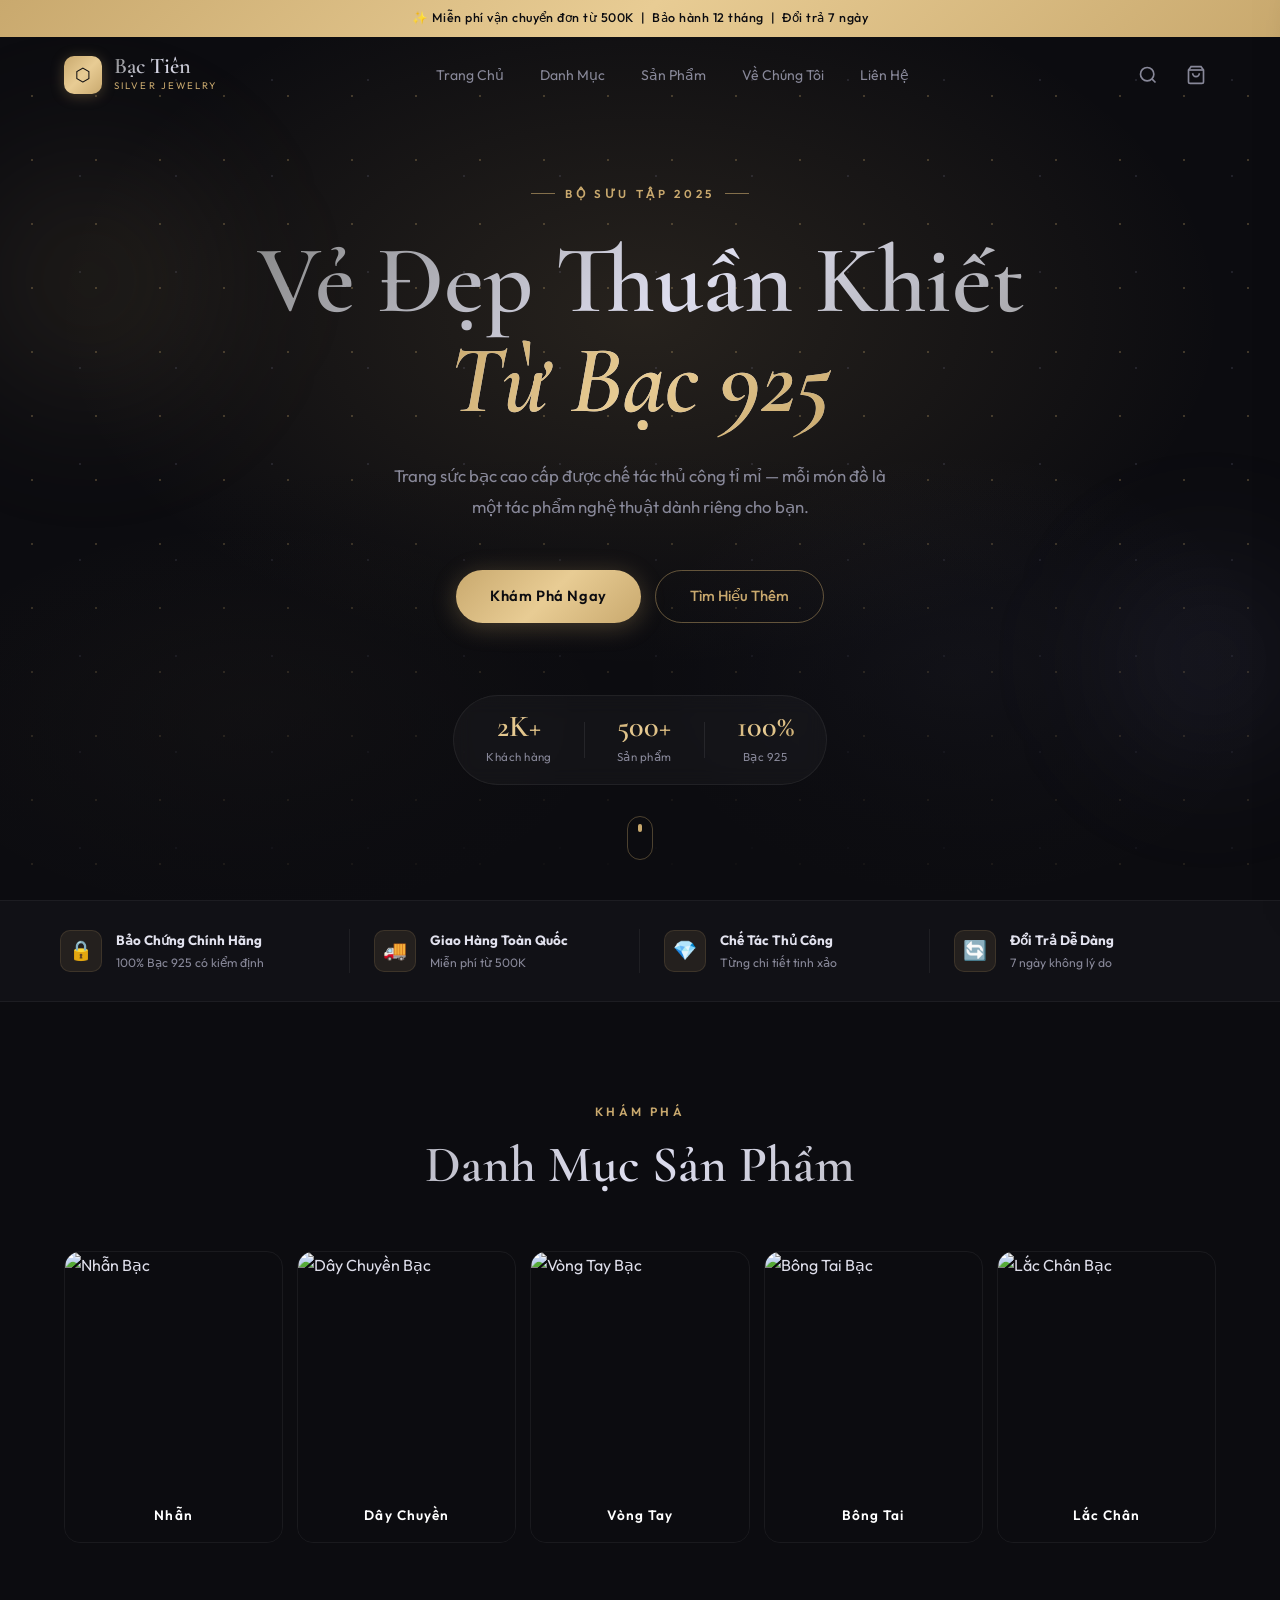
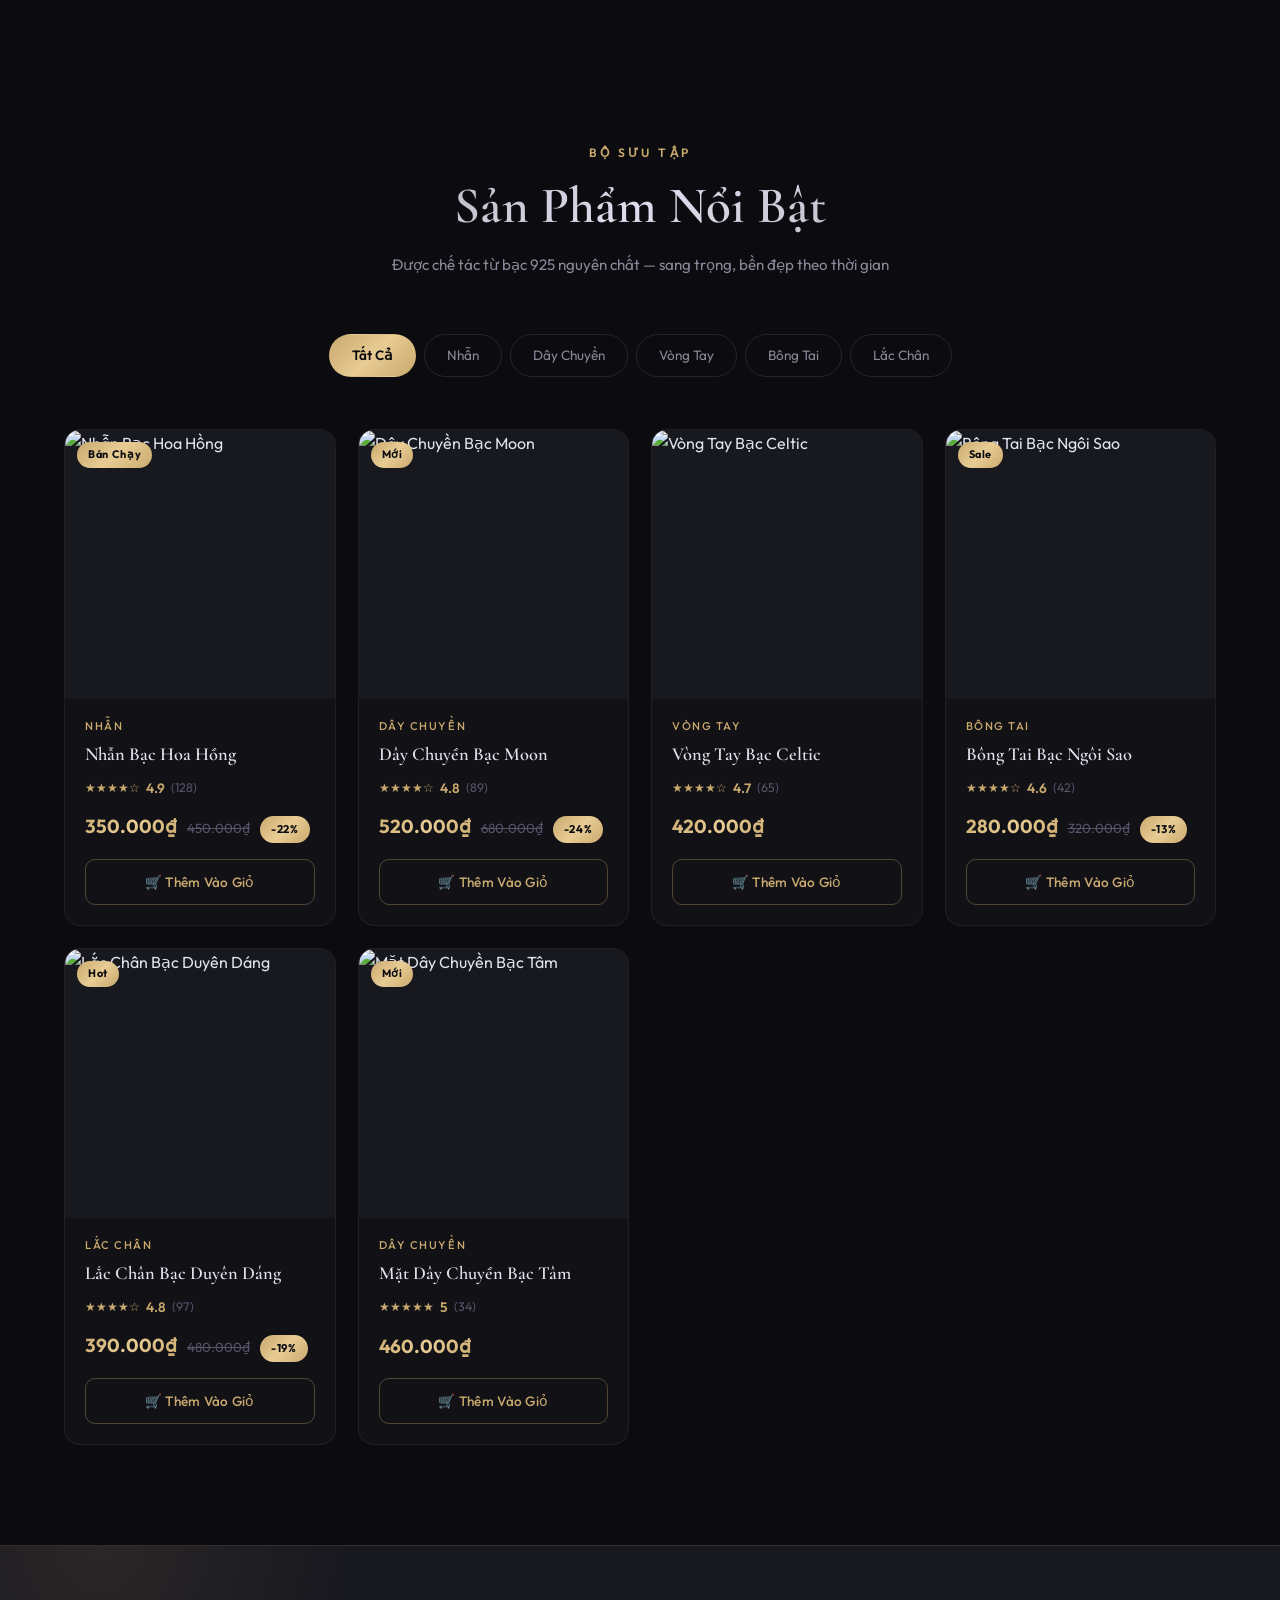
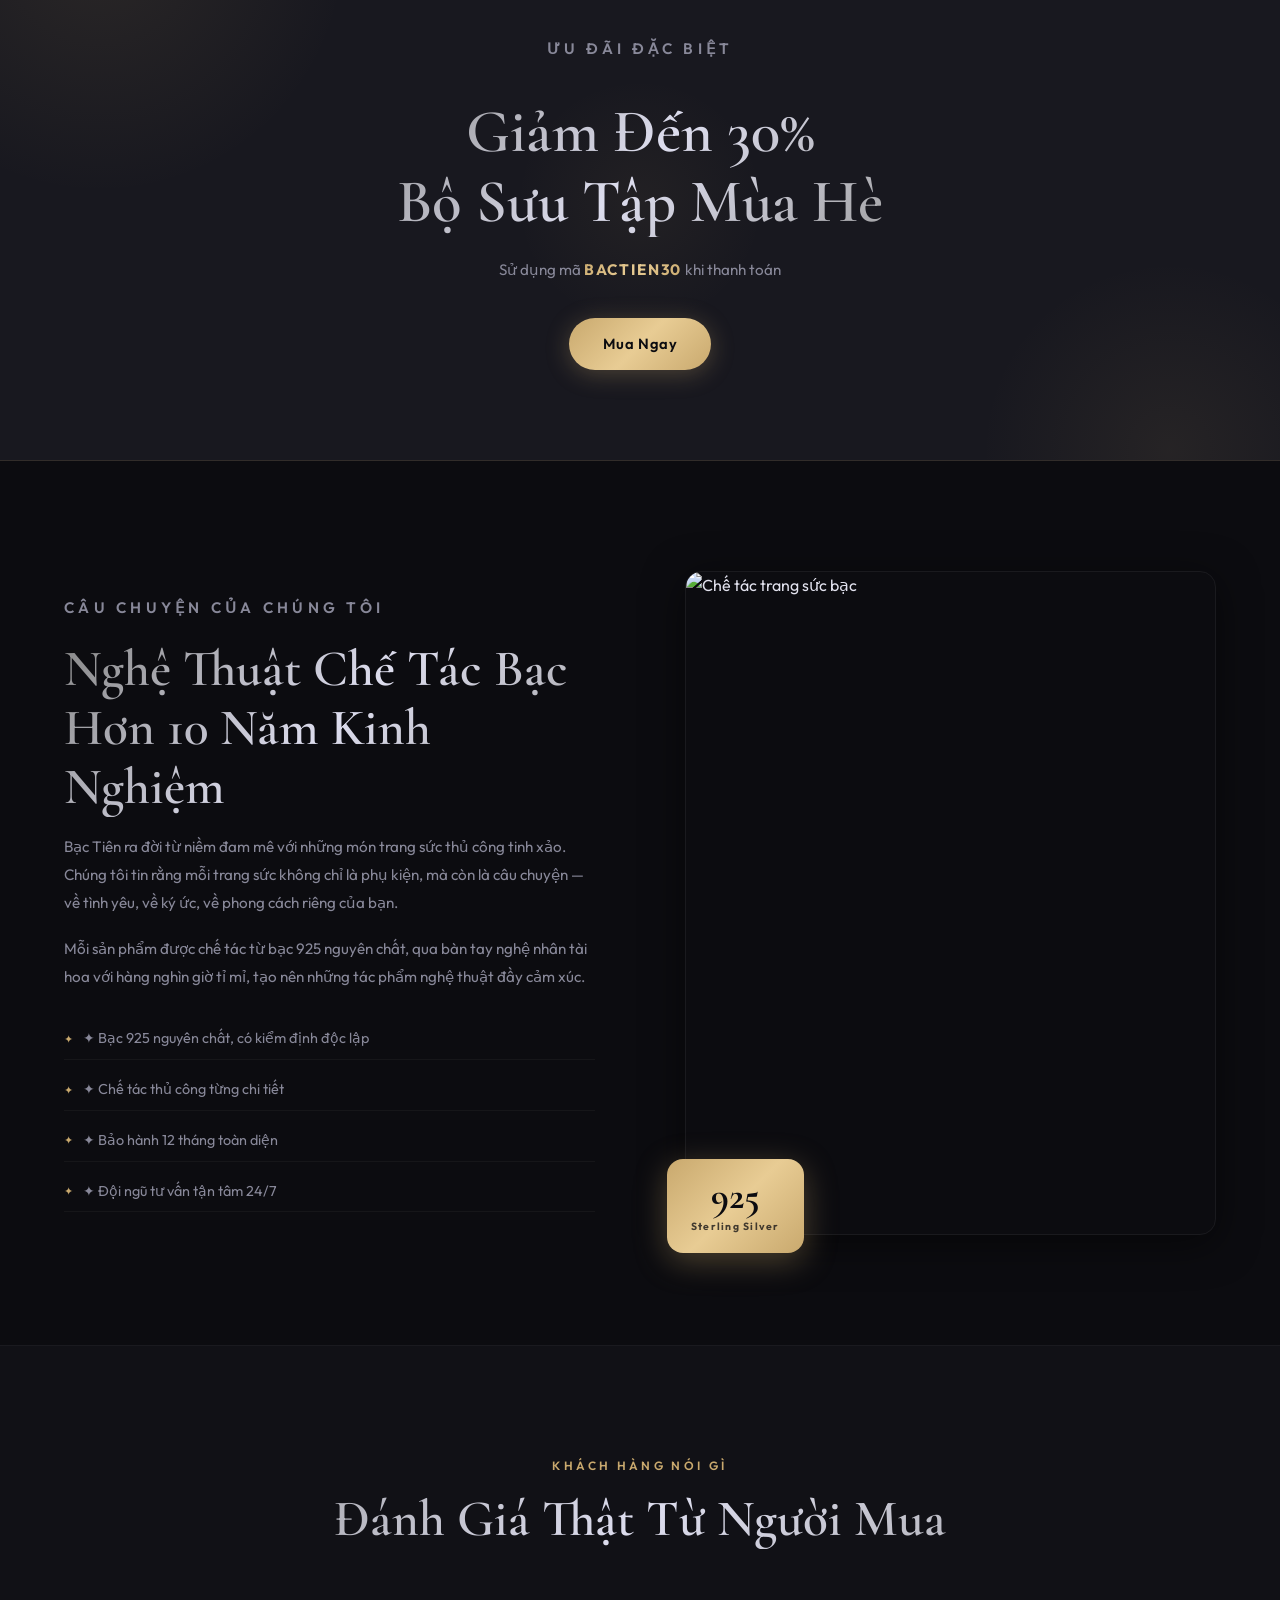
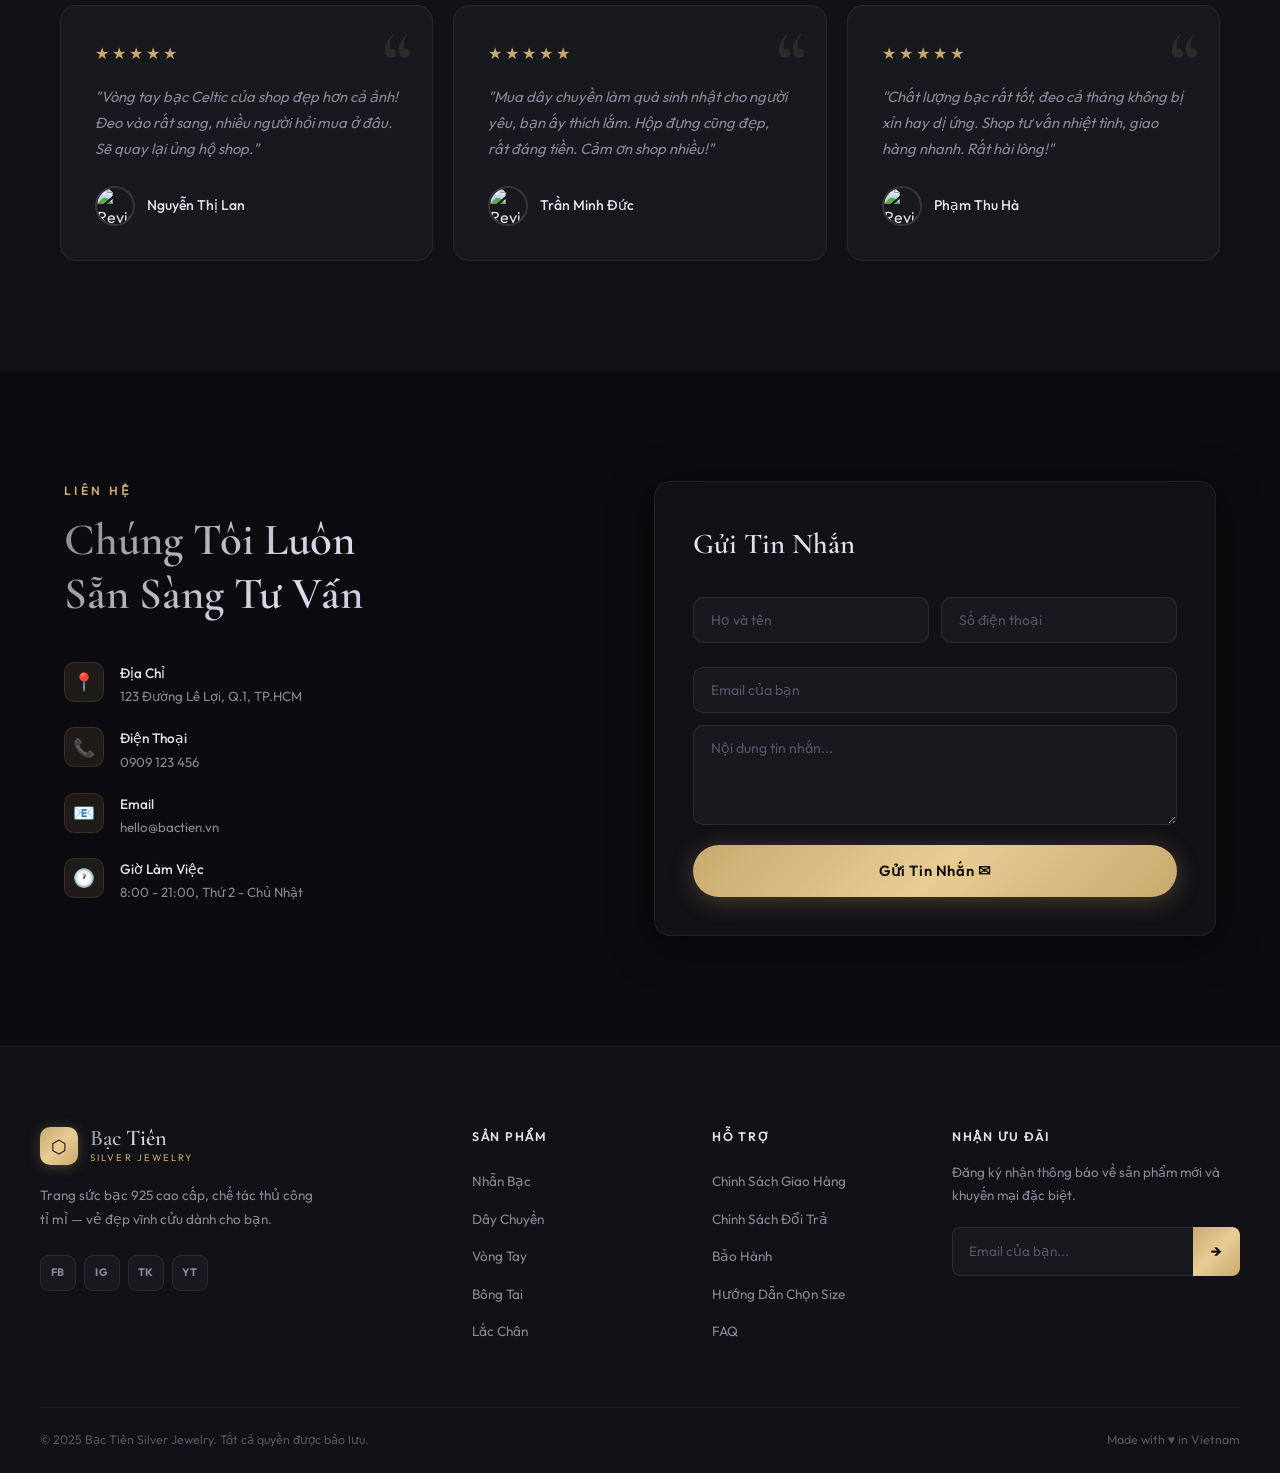
==== commit e84b0e69: "redesign: premium main website UI - Complete style.css rewrite: refined dark theme, better typograph" ====
--- a/index.html
+++ b/index.html
@@ -18,7 +18,7 @@
   </div>
   <nav class="navbar">
     <a href="index.html" class="logo">
-      <span class="logo-icon">⬡</span>
+      <div class="logo-gem">⬡</div>
       <div>
         <span class="logo-main">Bạc Tiên</span>
         <span class="logo-sub">Silver Jewelry</span>
@@ -60,9 +60,11 @@
 <section class="hero" id="home">
   <div class="hero-bg">
     <div class="hero-particles"></div>
+    <div class="hero-orb hero-orb-1"></div>
+    <div class="hero-orb hero-orb-2"></div>
   </div>
   <div class="hero-content">
-    <p class="hero-eyebrow">✦ Bộ Sưu Tập 2025 ✦</p>
+    <p class="hero-eyebrow">Bộ Sưu Tập 2025</p>
     <h1 class="hero-title">Vẻ Đẹp Thuần Khiết<br><em>Từ Bạc 925</em></h1>
     <p class="hero-subtitle">Trang sức bạc cao cấp được chế tác thủ công tỉ mỉ — mỗi món đồ là một tác phẩm nghệ thuật dành riêng cho bạn.</p>
     <div class="hero-actions">
@@ -88,19 +90,19 @@
 <section class="trust-bar">
   <div class="trust-container">
     <div class="trust-item">
-      <span class="trust-icon">🔒</span>
+      <div class="trust-icon-wrap">🔒</div>
       <div><strong>Bảo Chứng Chính Hãng</strong><p>100% Bạc 925 có kiểm định</p></div>
     </div>
     <div class="trust-item">
-      <span class="trust-icon">🚚</span>
+      <div class="trust-icon-wrap">🚚</div>
       <div><strong>Giao Hàng Toàn Quốc</strong><p>Miễn phí từ 500K</p></div>
     </div>
     <div class="trust-item">
-      <span class="trust-icon">💎</span>
+      <div class="trust-icon-wrap">💎</div>
       <div><strong>Chế Tác Thủ Công</strong><p>Từng chi tiết tinh xảo</p></div>
     </div>
     <div class="trust-item">
-      <span class="trust-icon">🔄</span>
+      <div class="trust-icon-wrap">🔄</div>
       <div><strong>Đổi Trả Dễ Dàng</strong><p>7 ngày không lý do</p></div>
     </div>
   </div>
@@ -118,35 +120,35 @@
         <img src="https://images.unsplash.com/photo-1605100804763-247f67b3557e?w=400&q=80" alt="Nhẫn Bạc" loading="lazy">
         <div class="category-overlay"></div>
       </div>
-      <p>Nhẫn</p>
+      <div class="category-label"><p>Nhẫn</p></div>
     </div>
     <div class="category-card" data-filter="Dây Chuyền">
       <div class="category-img-wrap">
         <img src="https://images.unsplash.com/photo-1599643478518-a784e5dc4c8f?w=400&q=80" alt="Dây Chuyền Bạc" loading="lazy">
         <div class="category-overlay"></div>
       </div>
-      <p>Dây Chuyền</p>
+      <div class="category-label"><p>Dây Chuyền</p></div>
     </div>
     <div class="category-card" data-filter="Vòng Tay">
       <div class="category-img-wrap">
         <img src="https://images.unsplash.com/photo-1611591437281-460bfbe1220a?w=400&q=80" alt="Vòng Tay Bạc" loading="lazy">
         <div class="category-overlay"></div>
       </div>
-      <p>Vòng Tay</p>
+      <div class="category-label"><p>Vòng Tay</p></div>
     </div>
     <div class="category-card" data-filter="Bông Tai">
       <div class="category-img-wrap">
         <img src="https://images.unsplash.com/photo-1617038260897-41a1f14a8ca0?w=400&q=80" alt="Bông Tai Bạc" loading="lazy">
         <div class="category-overlay"></div>
       </div>
-      <p>Bông Tai</p>
+      <div class="category-label"><p>Bông Tai</p></div>
     </div>
     <div class="category-card" data-filter="Lắc Chân">
       <div class="category-img-wrap">
         <img src="https://images.unsplash.com/photo-1573408301185-9519f94aab18?w=400&q=80" alt="Lắc Chân Bạc" loading="lazy">
         <div class="category-overlay"></div>
       </div>
-      <p>Lắc Chân</p>
+      <div class="category-label"><p>Lắc Chân</p></div>
     </div>
   </div>
 </section>
@@ -251,19 +253,19 @@
       <h2>Chúng Tôi Luôn<br>Sẵn Sàng Tư Vấn</h2>
       <div class="contact-items">
         <div class="contact-item">
-          <span class="ci-icon">📍</span>
+          <div class="ci-icon-wrap">📍</div>
           <div><strong>Địa Chỉ</strong><p>123 Đường Lê Lợi, Q.1, TP.HCM</p></div>
         </div>
         <div class="contact-item">
-          <span class="ci-icon">📞</span>
+          <div class="ci-icon-wrap">📞</div>
           <div><strong>Điện Thoại</strong><p>0909 123 456</p></div>
         </div>
         <div class="contact-item">
-          <span class="ci-icon">📧</span>
+          <div class="ci-icon-wrap">📧</div>
           <div><strong>Email</strong><p>hello@bactien.vn</p></div>
         </div>
         <div class="contact-item">
-          <span class="ci-icon">🕐</span>
+          <div class="ci-icon-wrap">🕐</div>
           <div><strong>Giờ Làm Việc</strong><p>8:00 - 21:00, Thứ 2 - Chủ Nhật</p></div>
         </div>
       </div>
@@ -286,7 +288,7 @@
   <div class="footer-grid">
     <div class="footer-brand">
       <a href="#" class="logo">
-        <span class="logo-icon">⬡</span>
+        <div class="logo-gem">⬡</div>
         <div>
           <span class="logo-main">Bạc Tiên</span>
           <span class="logo-sub">Silver Jewelry</span>
--- a/css/style.css
+++ b/css/style.css
@@ -1,30 +1,32 @@
 /* ============================================================
-   BẠC TIÊN — Silver Jewelry Store CSS
+   BẠC TIÊN — Silver Jewelry Store (Redesign v2)
    ============================================================ */
 
-/* ── RESET & TOKENS ── */
 *, *::before, *::after { margin: 0; padding: 0; box-sizing: border-box; }
 
 :root {
-  --silver:    #c0c0c0;
-  --silver-lt: #e8e8e8;
-  --gold:      #d4af6e;
-  --gold-lt:   #f0d89a;
-  --dark:      #0d0d0f;
-  --dark-2:    #141418;
-  --dark-3:    #1e1e25;
-  --dark-4:    #2a2a35;
-  --text:      #e8e8f0;
-  --text-muted:#9898aa;
-  --white:     #ffffff;
-  --grad-gold: linear-gradient(135deg, #d4af6e 0%, #f0d89a 50%, #d4af6e 100%);
-  --grad-silver: linear-gradient(135deg, #888 0%, #ddd 50%, #888 100%);
-  --grad-dark: linear-gradient(135deg, #141418 0%, #1e1e25 100%);
-  --shadow-glow: 0 0 30px rgba(212,175,110,.25);
-  --shadow-card: 0 8px 32px rgba(0,0,0,.4);
-  --radius: 16px;
-  --radius-sm: 8px;
-  --transition: .3s cubic-bezier(.4,0,.2,1);
+  --gold:        #c9a96e;
+  --gold-lt:     #e8cc94;
+  --gold-dim:    rgba(201,169,110,.1);
+  --silver:      #b8b8cc;
+  --silver-lt:   #dcdcec;
+  --dark:        #0c0c10;
+  --dark-2:      #111116;
+  --dark-3:      #18181f;
+  --dark-4:      #222230;
+  --dark-5:      #2c2c3c;
+  --text:        #e2e2ee;
+  --text-muted:  #888899;
+  --text-dim:    #55556a;
+  --white:       #ffffff;
+  --grad-gold:   linear-gradient(135deg, #c9a96e 0%, #e8cc94 50%, #c9a96e 100%);
+  --grad-silver: linear-gradient(135deg, #888 0%, #dde 50%, #999 100%);
+  --glow-gold:   0 0 40px rgba(201,169,110,.2);
+  --shadow-card: 0 8px 40px rgba(0,0,0,.5);
+  --radius:      16px;
+  --radius-sm:   10px;
+  --ease:        cubic-bezier(.4,0,.2,1);
+  --transition:  .3s cubic-bezier(.4,0,.2,1);
 }
 
 html { scroll-behavior: smooth; }
@@ -35,773 +37,958 @@
   color: var(--text);
   line-height: 1.65;
   overflow-x: hidden;
+  -webkit-font-smoothing: antialiased;
 }
 
 img { display: block; width: 100%; height: 100%; object-fit: cover; }
-a  { text-decoration: none; color: inherit; }
-ul { list-style: none; }
+a   { text-decoration: none; color: inherit; }
+ul  { list-style: none; }
 button { cursor: pointer; border: none; background: none; font: inherit; }
 
-/* ── SCROLLBAR ── */
-::-webkit-scrollbar { width: 6px; }
+/* SCROLLBAR */
+::-webkit-scrollbar { width: 5px; }
 ::-webkit-scrollbar-track { background: var(--dark-2); }
 ::-webkit-scrollbar-thumb { background: var(--gold); border-radius: 3px; }
 
-/* ── BUTTONS ── */
+/* ── ANIMATION BASE ── */
+@keyframes fadeSlideUp {
+  from { opacity: 0; transform: translateY(28px); }
+  to   { opacity: 1; transform: translateY(0); }
+}
+@keyframes fadeIn {
+  from { opacity: 0; } to { opacity: 1; }
+}
+
+/* ══════════════════════════════════════
+   BUTTONS
+══════════════════════════════════════ */
 .btn-primary {
-  display: inline-flex;
-  align-items: center;
-  gap: 8px;
-  padding: 14px 32px;
-  background: var(--grad-gold);
-  color: var(--dark);
-  font-weight: 600;
-  font-size: .95rem;
-  letter-spacing: .05em;
+  display: inline-flex; align-items: center; gap: 8px;
+  padding: 14px 34px;
+  background: var(--grad-gold); color: var(--dark);
+  font-weight: 600; font-size: .92rem; letter-spacing: .04em;
   border-radius: 50px;
   transition: var(--transition);
-  box-shadow: 0 4px 20px rgba(212,175,110,.35);
-}
-.btn-primary:hover { transform: translateY(-2px); box-shadow: 0 8px 30px rgba(212,175,110,.5); }
+  box-shadow: 0 4px 24px rgba(201,169,110,.3);
+  border: none;
+}
+.btn-primary:hover {
+  transform: translateY(-2px);
+  box-shadow: 0 8px 36px rgba(201,169,110,.45);
+}
 .btn-primary:active { transform: translateY(0); }
 
 .btn-ghost {
-  display: inline-flex;
-  align-items: center;
-  gap: 8px;
-  padding: 13px 32px;
-  border: 1px solid rgba(212,175,110,.5);
-  color: var(--gold);
-  font-weight: 500;
+  display: inline-flex; align-items: center; gap: 8px;
+  padding: 13px 34px;
+  border: 1px solid rgba(201,169,110,.45); color: var(--gold);
+  font-weight: 500; font-size: .92rem;
   border-radius: 50px;
   transition: var(--transition);
 }
-.btn-ghost:hover { background: rgba(212,175,110,.1); border-color: var(--gold); }
+.btn-ghost:hover { background: var(--gold-dim); border-color: var(--gold); }
 
 .btn-full { width: 100%; justify-content: center; }
 
-/* ── SECTION COMMONS ── */
+/* ══════════════════════════════════════
+   SECTION COMMONS
+══════════════════════════════════════ */
 .section-eyebrow {
-  font-size: .8rem;
-  font-weight: 500;
-  letter-spacing: .2em;
-  text-transform: uppercase;
-  color: var(--gold);
-  margin-bottom: 10px;
+  font-size: .75rem; font-weight: 600;
+  letter-spacing: .28em; text-transform: uppercase;
+  color: var(--gold); margin-bottom: 14px;
 }
 .section-title {
   font-family: 'Cormorant Garamond', serif;
-  font-size: clamp(2rem, 4vw, 3rem);
-  font-weight: 600;
-  line-height: 1.2;
+  font-size: clamp(2rem, 4vw, 3.2rem);
+  font-weight: 600; line-height: 1.15;
   background: var(--grad-silver);
-  -webkit-background-clip: text;
-  -webkit-text-fill-color: transparent;
-  background-clip: text;
+  -webkit-background-clip: text; -webkit-text-fill-color: transparent; background-clip: text;
   margin-bottom: 16px;
 }
-.section-desc { color: var(--text-muted); max-width: 600px; margin: 0 auto 40px; text-align: center; }
-.section-header { text-align: center; margin-bottom: 50px; }
-
-/* ────────────────────────────────────────
+.section-desc {
+  color: var(--text-muted); max-width: 560px;
+  margin: 0 auto 48px; text-align: center;
+  font-size: .95rem; line-height: 1.75;
+}
+.section-header { text-align: center; margin-bottom: 56px; }
+
+/* ══════════════════════════════════════
    HEADER
-──────────────────────────────────────── */
+══════════════════════════════════════ */
 .header {
   position: fixed; top: 0; left: 0; right: 0; z-index: 1000;
   transition: var(--transition);
 }
 .header.scrolled {
-  background: rgba(13,13,15,.95);
-  backdrop-filter: blur(20px);
-  box-shadow: 0 2px 20px rgba(0,0,0,.4);
-}
+  background: rgba(12,12,16,.92);
+  backdrop-filter: blur(20px); -webkit-backdrop-filter: blur(20px);
+  box-shadow: 0 1px 0 rgba(255,255,255,.05), 0 4px 30px rgba(0,0,0,.4);
+}
+
 .header-top {
+  background: var(--grad-gold); color: var(--dark);
+  text-align: center; padding: 8px 24px;
+  font-size: .78rem; font-weight: 500; letter-spacing: .04em;
+  transition: height .3s, padding .3s, opacity .3s;
+}
+.header.scrolled .header-top { display: none; }
+
+.navbar {
+  display: flex; align-items: center; justify-content: space-between;
+  padding: 18px clamp(16px, 5vw, 72px); gap: 24px;
+}
+
+/* LOGO */
+.logo { display: flex; align-items: center; gap: 12px; }
+.logo-gem {
+  width: 38px; height: 38px;
   background: var(--grad-gold);
-  color: var(--dark);
-  text-align: center;
-  padding: 8px;
-  font-size: .8rem;
-  font-weight: 500;
-  letter-spacing: .02em;
-}
-.navbar {
-  display: flex;
-  align-items: center;
-  justify-content: space-between;
-  padding: 18px clamp(16px, 5vw, 80px);
-  gap: 24px;
-}
-.logo {
-  display: flex; align-items: center; gap: 12px;
-  text-decoration: none;
-}
-.logo-icon {
-  font-size: 28px;
-  background: var(--grad-gold);
-  -webkit-background-clip: text; -webkit-text-fill-color: transparent;
-  line-height: 1;
+  border-radius: 10px;
+  display: flex; align-items: center; justify-content: center;
+  font-size: 18px; color: var(--dark);
+  box-shadow: 0 2px 14px rgba(201,169,110,.3);
+  flex-shrink: 0;
 }
 .logo-main {
   display: block;
   font-family: 'Cormorant Garamond', serif;
-  font-size: 1.5rem; font-weight: 600;
+  font-size: 1.4rem; font-weight: 600; line-height: 1;
   background: var(--grad-silver);
-  -webkit-background-clip: text; -webkit-text-fill-color: transparent;
-  background-clip: text;
-  line-height: 1;
+  -webkit-background-clip: text; -webkit-text-fill-color: transparent; background-clip: text;
 }
 .logo-sub {
-  display: block;
-  font-size: .65rem; letter-spacing: .2em;
-  text-transform: uppercase; color: var(--gold);
-}
-.nav-links {
-  display: flex; gap: 32px;
-}
+  display: block; font-size: .6rem; letter-spacing: .22em;
+  text-transform: uppercase; color: var(--gold); margin-top: 1px;
+}
+
+/* NAV LINKS */
+.nav-links { display: flex; gap: 36px; }
 .nav-links a {
-  font-size: .9rem; font-weight: 400; color: var(--text-muted);
-  transition: var(--transition); position: relative;
+  font-size: .875rem; font-weight: 400; color: var(--text-muted);
+  transition: color .2s; position: relative; padding-bottom: 4px;
 }
 .nav-links a::after {
-  content: ''; position: absolute; bottom: -4px; left: 0; right: 0;
-  height: 1px; background: var(--gold);
-  transform: scaleX(0); transition: var(--transition);
+  content: ''; position: absolute;
+  bottom: 0; left: 0; right: 0; height: 1px;
+  background: var(--gold); transform: scaleX(0);
+  transition: transform .25s var(--ease);
 }
 .nav-links a:hover { color: var(--gold); }
 .nav-links a:hover::after { transform: scaleX(1); }
 
-.nav-actions { display: flex; align-items: center; gap: 16px; }
+.nav-actions { display: flex; align-items: center; gap: 8px; }
 .search-btn, .cart-btn {
   width: 40px; height: 40px;
   display: flex; align-items: center; justify-content: center;
-  border-radius: 50%; color: var(--text-muted);
-  transition: var(--transition);
-  position: relative;
-}
-.search-btn:hover, .cart-btn:hover { background: rgba(255,255,255,.08); color: var(--gold); }
-
+  border-radius: 10px; color: var(--text-muted);
+  transition: var(--transition); position: relative;
+}
+.search-btn:hover, .cart-btn:hover {
+  background: rgba(255,255,255,.07); color: var(--gold);
+}
 .cart-count {
-  position: absolute; top: 2px; right: 2px;
-  width: 16px; height: 16px;
+  position: absolute; top: 4px; right: 4px;
+  width: 15px; height: 15px;
   background: var(--gold); color: var(--dark);
-  border-radius: 50%; font-size: .65rem; font-weight: 700;
-  display: flex; align-items: center; justify-content: center;
-  display: none;
+  border-radius: 50%; font-size: .6rem; font-weight: 700;
+  display: none; align-items: center; justify-content: center;
 }
 .cart-count.show { display: flex; }
 
 .menu-toggle {
-  display: none;
-  flex-direction: column; gap: 5px; padding: 4px;
+  display: none; flex-direction: column; gap: 5px; padding: 6px;
 }
 .menu-toggle span {
-  width: 24px; height: 2px;
-  background: var(--text); border-radius: 2px;
-  transition: var(--transition);
-}
-
-/* ────────────────────────────────────────
+  width: 22px; height: 2px;
+  background: var(--text-muted); border-radius: 2px; transition: var(--transition);
+}
+.menu-toggle:hover span { background: var(--text); }
+
+/* ══════════════════════════════════════
    SEARCH OVERLAY
-──────────────────────────────────────── */
+══════════════════════════════════════ */
 .search-overlay {
   position: fixed; inset: 0; z-index: 1100;
-  background: rgba(13,13,15,.95); backdrop-filter: blur(20px);
+  background: rgba(12,12,16,.96); backdrop-filter: blur(20px);
   display: none; align-items: flex-start; justify-content: center;
-  padding-top: 20vh;
-}
-.search-overlay.active { display: flex; animation: fadeIn .2s ease; }
+  padding-top: 22vh;
+}
+.search-overlay.active { display: flex; animation: fadeIn .18s ease; }
 .search-container {
-  display: flex; gap: 12px; padding: 0 24px; width: 100%; max-width: 600px;
+  display: flex; gap: 10px; padding: 0 24px;
+  width: 100%; max-width: 580px;
 }
 .search-container input {
-  flex: 1;
-  padding: 18px 24px;
-  background: var(--dark-3);
-  border: 1px solid var(--dark-4);
-  border-radius: 50px;
-  color: var(--text);
-  font-size: 1.1rem;
-  font-family: inherit;
-  outline: none;
+  flex: 1; padding: 18px 24px;
+  background: var(--dark-3); border: 1px solid rgba(255,255,255,.1);
+  border-radius: 50px; color: var(--text);
+  font-size: 1.05rem; font-family: inherit; outline: none;
+  transition: border-color .2s;
 }
 .search-container input::placeholder { color: var(--text-muted); }
 .search-container input:focus { border-color: var(--gold); }
 .search-container button {
-  width: 50px; height: 50px; border-radius: 50%;
+  width: 52px; height: 52px; border-radius: 50%;
   background: var(--dark-3); color: var(--text-muted);
   display: flex; align-items: center; justify-content: center;
-  transition: var(--transition); font-size: 1.2rem;
+  transition: var(--transition); font-size: 1.1rem;
+  border: 1px solid rgba(255,255,255,.08);
 }
 .search-container button:hover { background: var(--dark-4); color: var(--text); }
 
-/* ────────────────────────────────────────
+/* ══════════════════════════════════════
    HERO
-──────────────────────────────────────── */
+══════════════════════════════════════ */
 .hero {
   min-height: 100vh;
   display: flex; align-items: center; justify-content: center;
   position: relative; overflow: hidden;
-  padding: 140px 24px 80px;
+  padding: 160px 24px 100px;
   text-align: center;
 }
+
 .hero-bg {
   position: absolute; inset: 0;
-  background: radial-gradient(ellipse 80% 60% at 50% 40%, rgba(212,175,110,.12) 0%, transparent 70%),
-              radial-gradient(ellipse 50% 50% at 80% 80%, rgba(192,192,192,.06) 0%, transparent 60%),
-              var(--dark);
-}
+  background:
+    radial-gradient(ellipse 70% 60% at 50% 35%, rgba(201,169,110,.14) 0%, transparent 65%),
+    radial-gradient(ellipse 45% 45% at 75% 75%, rgba(150,150,200,.07) 0%, transparent 55%),
+    radial-gradient(ellipse 50% 40% at 20% 80%, rgba(201,169,110,.05) 0%, transparent 55%),
+    var(--dark);
+}
+
 .hero-particles {
+  position: absolute; inset: 0; pointer-events: none;
+}
+.hero-particles::before {
+  content: '';
   position: absolute; inset: 0;
   background-image:
-    radial-gradient(circle, rgba(212,175,110,.6) 1px, transparent 1px),
-    radial-gradient(circle, rgba(192,192,192,.3) 1px, transparent 1px);
-  background-size: 60px 60px, 90px 90px;
-  background-position: 0 0, 30px 30px;
-  opacity: .4;
-  animation: particleFloat 20s linear infinite;
-}
-@keyframes particleFloat { 0%{transform:translateY(0)} 100%{transform:translateY(-60px)} }
-
-.hero-content { position: relative; z-index: 1; max-width: 760px; margin: 0 auto; }
+    radial-gradient(circle, rgba(201,169,110,.55) 1px, transparent 1px),
+    radial-gradient(circle, rgba(180,180,220,.25) 1px, transparent 1px);
+  background-size: 64px 64px, 96px 96px;
+  background-position: 0 0, 32px 32px;
+  opacity: .5;
+  animation: float 22s linear infinite;
+}
+.hero-particles::after {
+  content: '';
+  position: absolute; inset: 0;
+  background: radial-gradient(ellipse 100% 50% at 50% 100%, var(--dark) 0%, transparent 100%);
+}
+@keyframes float { 0% { transform: translateY(0); } 100% { transform: translateY(-64px); } }
+
+/* Decorative orbs */
+.hero-orb {
+  position: absolute; border-radius: 50%; pointer-events: none; filter: blur(60px);
+}
+.hero-orb-1 {
+  width: 380px; height: 380px;
+  background: radial-gradient(circle, rgba(201,169,110,.12), transparent 70%);
+  top: 10%; left: -100px;
+  animation: orbFloat 12s ease-in-out infinite;
+}
+.hero-orb-2 {
+  width: 300px; height: 300px;
+  background: radial-gradient(circle, rgba(150,150,220,.1), transparent 70%);
+  bottom: 10%; right: -80px;
+  animation: orbFloat 16s ease-in-out infinite reverse;
+}
+@keyframes orbFloat {
+  0%,100% { transform: translateY(0) scale(1); }
+  50%      { transform: translateY(-24px) scale(1.05); }
+}
+
+.hero-content { position: relative; z-index: 1; max-width: 780px; margin: 0 auto; }
+
 .hero-eyebrow {
-  font-size: .85rem; font-weight: 500; letter-spacing: .25em;
+  display: inline-flex; align-items: center; gap: 10px;
+  font-size: .72rem; font-weight: 600; letter-spacing: .32em;
   text-transform: uppercase; color: var(--gold);
-  margin-bottom: 20px; animation: fadeSlideUp .8s ease both;
-}
+  margin-bottom: 28px;
+  animation: fadeSlideUp .8s ease both;
+}
+.hero-eyebrow::before, .hero-eyebrow::after {
+  content: ''; display: block; width: 24px; height: 1px;
+  background: var(--gold); opacity: .6;
+}
+
 .hero-title {
   font-family: 'Cormorant Garamond', serif;
-  font-size: clamp(2.8rem, 7vw, 5.5rem);
-  font-weight: 600; line-height: 1.1;
-  margin-bottom: 24px;
+  font-size: clamp(3rem, 8vw, 6rem);
+  font-weight: 600; line-height: 1.05;
+  margin-bottom: 28px;
   background: var(--grad-silver);
-  -webkit-background-clip: text; -webkit-text-fill-color: transparent;
-  background-clip: text;
+  -webkit-background-clip: text; -webkit-text-fill-color: transparent; background-clip: text;
   animation: fadeSlideUp .8s .1s ease both;
 }
-.hero-title em { font-style: italic; background: var(--grad-gold); -webkit-background-clip: text; background-clip: text; }
+.hero-title em {
+  font-style: italic;
+  background: var(--grad-gold);
+  -webkit-background-clip: text; background-clip: text;
+}
+
 .hero-subtitle {
-  font-size: 1.05rem; color: var(--text-muted); line-height: 1.8;
-  margin-bottom: 40px; max-width: 550px; margin-inline: auto;
+  font-size: 1.05rem; color: var(--text-muted); line-height: 1.85;
+  margin-bottom: 48px; max-width: 520px; margin-inline: auto;
   animation: fadeSlideUp .8s .2s ease both;
 }
-.hero-actions { display: flex; gap: 16px; justify-content: center; flex-wrap: wrap; margin-bottom: 64px; animation: fadeSlideUp .8s .3s ease both; }
-.hero-stats { display: flex; gap: 0; justify-content: center; align-items: center; animation: fadeSlideUp .8s .4s ease both; }
-.stat { text-align: center; padding: 0 32px; }
-.stat-num { display: block; font-family: 'Cormorant Garamond', serif; font-size: 2rem; font-weight: 600; background: var(--grad-gold); -webkit-background-clip: text; -webkit-text-fill-color: transparent; background-clip: text; }
-.stat-label { font-size: .8rem; color: var(--text-muted); letter-spacing: .05em; }
-.stat-divider { width: 1px; height: 40px; background: var(--dark-4); }
-.hero-scroll { position: absolute; bottom: 40px; left: 50%; transform: translateX(-50%); }
-.scroll-indicator { width: 28px; height: 48px; border: 1px solid rgba(212,175,110,.4); border-radius: 14px; display: flex; justify-content: center; padding-top: 8px; }
-.scroll-dot { width: 4px; height: 8px; background: var(--gold); border-radius: 2px; animation: scrollAnim 2s ease infinite; }
-@keyframes scrollAnim { 0%,100%{transform:translateY(0);opacity:1} 80%{transform:translateY(18px);opacity:0} }
-
-/* ────────────────────────────────────────
+
+.hero-actions {
+  display: flex; gap: 14px; justify-content: center; flex-wrap: wrap;
+  margin-bottom: 72px;
+  animation: fadeSlideUp .8s .3s ease both;
+}
+
+.hero-stats {
+  display: flex; justify-content: center; align-items: center;
+  gap: 0; animation: fadeSlideUp .8s .4s ease both;
+  border: 1px solid rgba(255,255,255,.06);
+  border-radius: 50px; overflow: hidden;
+  display: inline-flex;
+  background: rgba(255,255,255,.03);
+  backdrop-filter: blur(10px);
+}
+.stat { text-align: center; padding: 16px 32px; }
+.stat-num {
+  display: block;
+  font-family: 'Cormorant Garamond', serif;
+  font-size: 1.9rem; font-weight: 600;
+  background: var(--grad-gold);
+  -webkit-background-clip: text; -webkit-text-fill-color: transparent; background-clip: text;
+  line-height: 1;
+}
+.stat-label { font-size: .72rem; color: var(--text-muted); letter-spacing: .04em; margin-top: 3px; }
+.stat-divider { width: 1px; height: 36px; background: rgba(255,255,255,.08); }
+
+.hero-scroll {
+  position: absolute; bottom: 40px; left: 50%; transform: translateX(-50%);
+  animation: fadeIn 1s 1s ease both;
+}
+.scroll-indicator {
+  width: 26px; height: 44px;
+  border: 1px solid rgba(201,169,110,.35); border-radius: 13px;
+  display: flex; justify-content: center; padding-top: 7px;
+}
+.scroll-dot {
+  width: 4px; height: 8px; background: var(--gold);
+  border-radius: 2px; animation: scrollAnim 2s ease infinite;
+}
+@keyframes scrollAnim { 0%,100%{transform:translateY(0);opacity:1} 80%{transform:translateY(16px);opacity:0} }
+
+/* ══════════════════════════════════════
    TRUST BAR
-──────────────────────────────────────── */
+══════════════════════════════════════ */
 .trust-bar {
   background: var(--dark-2);
-  border-top: 1px solid var(--dark-3);
-  border-bottom: 1px solid var(--dark-3);
-  padding: 32px 24px;
+  border-top: 1px solid rgba(255,255,255,.05);
+  border-bottom: 1px solid rgba(255,255,255,.05);
+  padding: 28px 24px;
 }
 .trust-container {
-  max-width: 1200px; margin: 0 auto;
+  max-width: 1160px; margin: 0 auto;
   display: grid; grid-template-columns: repeat(4, 1fr);
-  gap: 24px;
+  gap: 0;
 }
 .trust-item {
-  display: flex; align-items: center; gap: 16px;
-}
-.trust-icon { font-size: 2rem; flex-shrink: 0; }
-.trust-item strong { display: block; font-size: .9rem; color: var(--text); margin-bottom: 2px; }
-.trust-item p { font-size: .8rem; color: var(--text-muted); }
-
-/* ────────────────────────────────────────
+  display: flex; align-items: center; gap: 14px;
+  padding: 0 24px;
+  border-right: 1px solid rgba(255,255,255,.06);
+}
+.trust-item:first-child { padding-left: 0; }
+.trust-item:last-child  { border-right: none; }
+
+.trust-icon-wrap {
+  width: 42px; height: 42px; border-radius: 10px;
+  background: var(--gold-dim);
+  border: 1px solid rgba(201,169,110,.15);
+  display: flex; align-items: center; justify-content: center;
+  font-size: 1.2rem; flex-shrink: 0;
+}
+.trust-item strong { display: block; font-size: .84rem; color: var(--text); margin-bottom: 2px; }
+.trust-item p { font-size: .76rem; color: var(--text-muted); }
+
+/* ══════════════════════════════════════
    CATEGORIES
-──────────────────────────────────────── */
+══════════════════════════════════════ */
 .categories {
   padding: 100px 24px;
   max-width: 1200px; margin: 0 auto;
 }
 .categories-grid {
-  display: grid;
-  grid-template-columns: repeat(5, 1fr);
-  gap: 16px;
+  display: grid; grid-template-columns: repeat(5, 1fr);
+  gap: 14px;
 }
 .category-card {
   position: relative; cursor: pointer;
-  border-radius: var(--radius);
-  overflow: hidden;
-  aspect-ratio: 3/4;
-  transition: var(--transition);
-  border: 1px solid var(--dark-3);
-}
-.category-card:hover { transform: translateY(-6px); box-shadow: var(--shadow-glow); }
+  border-radius: var(--radius); overflow: hidden;
+  aspect-ratio: 3/4; transition: var(--transition);
+  border: 1px solid rgba(255,255,255,.06);
+}
+.category-card:hover { transform: translateY(-8px); box-shadow: var(--glow-gold); }
 .category-img-wrap { position: absolute; inset: 0; }
+.category-img-wrap img { transition: transform .7s var(--ease); }
+.category-card:hover .category-img-wrap img { transform: scale(1.08); }
 .category-overlay {
   position: absolute; inset: 0;
-  background: linear-gradient(to top, rgba(13,13,15,.9) 0%, rgba(13,13,15,.2) 60%, transparent 100%);
+  background: linear-gradient(to top, rgba(12,12,16,.92) 0%, rgba(12,12,16,.2) 55%, transparent 100%);
   transition: var(--transition);
 }
-.category-card:hover .category-overlay { background: linear-gradient(to top, rgba(13,13,15,.95) 0%, rgba(13,13,15,.4) 70%, rgba(212,175,110,.1) 100%); }
-.category-card p {
-  position: absolute; bottom: 16px; left: 0; right: 0;
-  text-align: center;
-  font-size: .9rem; font-weight: 600;
-  color: var(--white);
-  letter-spacing: .08em;
-  z-index: 1;
-  transition: var(--transition);
-}
-.category-card:hover p { color: var(--gold); }
-
-/* ────────────────────────────────────────
+.category-card:hover .category-overlay {
+  background: linear-gradient(to top, rgba(12,12,16,.95) 0%, rgba(12,12,16,.4) 65%, rgba(201,169,110,.08) 100%);
+}
+.category-label {
+  position: absolute; bottom: 0; left: 0; right: 0; z-index: 1;
+  padding: 18px 16px 16px;
+}
+.category-label p {
+  font-size: .85rem; font-weight: 600; color: var(--white);
+  letter-spacing: .08em; text-align: center;
+  transition: color .2s;
+}
+.category-card:hover .category-label p { color: var(--gold); }
+.category-label::before {
+  content: ''; display: block; width: 24px; height: 1px;
+  background: var(--gold); margin: 0 auto 8px;
+  transform: scaleX(0); transition: transform .3s var(--ease);
+}
+.category-card:hover .category-label::before { transform: scaleX(1); }
+
+/* ══════════════════════════════════════
    PRODUCTS
-──────────────────────────────────────── */
+══════════════════════════════════════ */
 .products-section {
   padding: 100px 24px;
   max-width: 1200px; margin: 0 auto;
 }
 .filter-bar {
   display: flex; gap: 8px; justify-content: center; flex-wrap: wrap;
-  margin-bottom: 48px;
+  margin-bottom: 52px;
 }
 .filter-btn {
-  padding: 8px 20px;
-  border: 1px solid var(--dark-4);
-  border-radius: 50px;
-  font-size: .85rem; color: var(--text-muted);
-  transition: var(--transition);
-  background: transparent;
-}
-.filter-btn:hover { border-color: var(--gold); color: var(--gold); }
+  padding: 9px 22px;
+  border: 1px solid rgba(255,255,255,.1);
+  border-radius: 50px; font-size: .845rem; color: var(--text-muted);
+  transition: var(--transition); background: transparent;
+  font-family: inherit;
+}
+.filter-btn:hover { border-color: var(--gold); color: var(--gold); background: var(--gold-dim); }
 .filter-btn.active { background: var(--grad-gold); color: var(--dark); border-color: transparent; font-weight: 600; }
 
 .products-grid {
   display: grid;
-  grid-template-columns: repeat(auto-fill, minmax(260px, 1fr));
-  gap: 24px;
-}
-
+  grid-template-columns: repeat(auto-fill, minmax(268px, 1fr));
+  gap: 22px;
+}
+
+/* PRODUCT CARD */
 .product-card {
-  background: var(--dark-2);
-  border: 1px solid var(--dark-3);
-  border-radius: var(--radius);
-  overflow: hidden;
-  transition: var(--transition);
-  position: relative;
-  cursor: pointer;
-}
-.product-card:hover { transform: translateY(-8px); box-shadow: var(--shadow-card); border-color: rgba(212,175,110,.3); }
+  background: var(--dark-2); border: 1px solid rgba(255,255,255,.06);
+  border-radius: var(--radius); overflow: hidden;
+  transition: var(--transition); position: relative; cursor: pointer;
+  display: flex; flex-direction: column;
+}
+.product-card:hover {
+  transform: translateY(-10px);
+  box-shadow: var(--shadow-card);
+  border-color: rgba(201,169,110,.2);
+}
 
 .product-img-wrap {
-  position: relative; overflow: hidden;
-  aspect-ratio: 1;
-}
-.product-img-wrap img { transition: transform .6s ease; }
-.product-card:hover .product-img-wrap img { transform: scale(1.08); }
+  position: relative; overflow: hidden; aspect-ratio: 1;
+  background: var(--dark-3);
+}
+.product-img-wrap img { transition: transform .6s var(--ease); }
+.product-card:hover .product-img-wrap img { transform: scale(1.07); }
+
+/* Shimmer overlay on hover */
+.product-img-wrap::after {
+  content: '';
+  position: absolute; inset: 0;
+  background: linear-gradient(135deg, transparent 0%, rgba(201,169,110,.08) 50%, transparent 100%);
+  opacity: 0; transition: opacity .4s;
+}
+.product-card:hover .product-img-wrap::after { opacity: 1; }
 
 .product-badge {
-  position: absolute; top: 12px; left: 12px;
-  padding: 4px 10px;
-  background: var(--grad-gold);
-  color: var(--dark);
-  border-radius: 50px;
-  font-size: .7rem; font-weight: 700;
-  letter-spacing: .05em; z-index: 1;
+  position: absolute; top: 12px; left: 12px; z-index: 1;
+  padding: 4px 11px;
+  background: var(--grad-gold); color: var(--dark);
+  border-radius: 50px; font-size: .68rem; font-weight: 700;
+  letter-spacing: .06em;
 }
 
 .product-actions {
-  position: absolute; top: 12px; right: 12px;
+  position: absolute; top: 12px; right: 12px; z-index: 1;
   display: flex; flex-direction: column; gap: 8px;
-  opacity: 0; transform: translateX(10px);
+  opacity: 0; transform: translateX(12px);
   transition: var(--transition);
 }
 .product-card:hover .product-actions { opacity: 1; transform: translateX(0); }
 .action-btn {
   width: 36px; height: 36px;
-  background: rgba(13,13,15,.8); backdrop-filter: blur(10px);
-  border-radius: 50%;
-  display: flex; align-items: center; justify-content: center;
-  color: var(--text); font-size: 1.1rem;
+  background: rgba(12,12,16,.75); backdrop-filter: blur(10px);
+  border-radius: 50%; display: flex; align-items: center; justify-content: center;
+  color: var(--text); font-size: 1rem;
+  border: 1px solid rgba(255,255,255,.12);
   transition: var(--transition);
-  border: 1px solid var(--dark-3);
 }
 .action-btn:hover { background: var(--gold); color: var(--dark); border-color: var(--gold); }
 
-.product-body { padding: 18px; }
-.product-category { font-size: .75rem; color: var(--gold); letter-spacing: .1em; text-transform: uppercase; margin-bottom: 6px; }
-.product-name { font-family: 'Cormorant Garamond', serif; font-size: 1.15rem; font-weight: 600; color: var(--text); margin-bottom: 8px; line-height: 1.3; }
-.product-stars { display: flex; align-items: center; gap: 6px; margin-bottom: 12px; font-size: .8rem; }
+.product-body {
+  padding: 18px 20px 20px;
+  display: flex; flex-direction: column; flex: 1;
+}
+.product-category {
+  font-size: .7rem; color: var(--gold);
+  letter-spacing: .14em; text-transform: uppercase;
+  margin-bottom: 7px; font-weight: 500;
+}
+.product-name {
+  font-family: 'Cormorant Garamond', serif;
+  font-size: 1.15rem; font-weight: 600;
+  color: var(--text); line-height: 1.3;
+  margin-bottom: 10px;
+}
+.product-stars {
+  display: flex; align-items: center; gap: 6px;
+  margin-bottom: 12px; font-size: .78rem;
+}
 .stars-value { color: var(--gold); }
-.stars-count { color: var(--text-muted); }
-.product-price { display: flex; align-items: center; gap: 12px; flex-wrap: wrap; margin-bottom: 14px; }
-.price-current { font-size: 1.2rem; font-weight: 700; background: var(--grad-gold); -webkit-background-clip: text; -webkit-text-fill-color: transparent; background-clip: text; }
-.price-original { font-size: .875rem; color: var(--text-muted); text-decoration: line-through; }
+.stars-count { color: var(--text-dim); }
+.product-price {
+  display: flex; align-items: baseline; gap: 10px;
+  flex-wrap: wrap; margin-bottom: 16px; margin-top: auto;
+}
+.price-current {
+  font-size: 1.18rem; font-weight: 700;
+  background: var(--grad-gold);
+  -webkit-background-clip: text; -webkit-text-fill-color: transparent; background-clip: text;
+}
+.price-original { font-size: .83rem; color: var(--text-dim); text-decoration: line-through; }
+
 .add-to-cart {
-  width: 100%; padding: 10px;
+  width: 100%; padding: 11px;
   background: transparent;
-  border: 1px solid rgba(212,175,110,.4);
-  border-radius: 8px;
-  color: var(--gold);
-  font-size: .85rem; font-weight: 500;
-  transition: var(--transition);
+  border: 1px solid rgba(201,169,110,.35);
+  border-radius: var(--radius-sm);
+  color: var(--gold); font-size: .845rem; font-weight: 500;
+  font-family: inherit;
+  transition: var(--transition); letter-spacing: .02em;
 }
 .add-to-cart:hover { background: var(--grad-gold); color: var(--dark); border-color: transparent; }
 
-/* ── Loading ── */
+/* Loading */
 .loading-spinner { text-align: center; padding: 80px 24px; grid-column: 1/-1; }
 .spinner {
-  width: 48px; height: 48px; border: 3px solid var(--dark-4);
+  width: 44px; height: 44px; border: 3px solid var(--dark-4);
   border-top-color: var(--gold); border-radius: 50%;
-  animation: spin 1s linear infinite; margin: 0 auto 16px;
+  animation: spin .9s linear infinite; margin: 0 auto 16px;
 }
 @keyframes spin { to { transform: rotate(360deg); } }
 
-/* ────────────────────────────────────────
+/* ══════════════════════════════════════
    PROMO BANNER
-──────────────────────────────────────── */
+══════════════════════════════════════ */
 .promo-banner {
   background: var(--dark-3);
-  border-top: 1px solid rgba(212,175,110,.2);
-  border-bottom: 1px solid rgba(212,175,110,.2);
-  padding: 80px 24px;
-  text-align: center;
-  position: relative;
-  overflow: hidden;
+  border-top: 1px solid rgba(201,169,110,.15);
+  border-bottom: 1px solid rgba(201,169,110,.15);
+  padding: 90px 24px;
+  text-align: center; position: relative; overflow: hidden;
 }
 .promo-content { position: relative; z-index: 1; max-width: 600px; margin: 0 auto; }
-.promo-eyebrow { font-size: .8rem; letter-spacing: .2em; text-transform: uppercase; color: var(--gold); margin-bottom: 16px; }
-.promo-banner h2 { font-family: 'Cormorant Garamond', serif; font-size: clamp(2rem, 5vw, 3.5rem); font-weight: 600; margin-bottom: 20px; background: var(--grad-silver); -webkit-background-clip: text; -webkit-text-fill-color: transparent; background-clip: text; }
-.promo-banner p { color: var(--text-muted); margin-bottom: 32px; font-size: 1rem; }
-.promo-banner strong { background: var(--grad-gold); -webkit-background-clip: text; -webkit-text-fill-color: transparent; background-clip: text; letter-spacing: .1em; }
+.promo-eyebrow { font-size: .72rem; letter-spacing: .28em; text-transform: uppercase; color: var(--gold); margin-bottom: 18px; font-weight: 600; }
+.promo-banner h2 {
+  font-family: 'Cormorant Garamond', serif;
+  font-size: clamp(2.2rem, 5vw, 3.8rem); font-weight: 600;
+  margin-bottom: 20px;
+  background: var(--grad-silver);
+  -webkit-background-clip: text; -webkit-text-fill-color: transparent; background-clip: text;
+  line-height: 1.15;
+}
+.promo-banner > .promo-content > p { color: var(--text-muted); margin-bottom: 36px; font-size: .95rem; }
+.promo-banner strong {
+  background: var(--grad-gold);
+  -webkit-background-clip: text; -webkit-text-fill-color: transparent; background-clip: text;
+  letter-spacing: .12em; font-weight: 700;
+}
 .promo-deco { position: absolute; inset: 0; pointer-events: none; }
-.promo-circle {
-  position: absolute; border-radius: 50%;
-  background: radial-gradient(circle, rgba(212,175,110,.15), transparent);
-}
-.c1 { width: 400px; height: 400px; top: -200px; left: -100px; }
-.c2 { width: 300px; height: 300px; bottom: -150px; right: -50px; }
-.c3 { width: 200px; height: 200px; top: 50%; left: 50%; transform: translate(-50%,-50%); }
-
-/* ────────────────────────────────────────
+.promo-circle { position: absolute; border-radius: 50%; }
+.c1 { width: 500px; height: 500px; top: -250px; left: -150px; background: radial-gradient(circle, rgba(201,169,110,.1), transparent 70%); }
+.c2 { width: 380px; height: 380px; bottom: -180px; right: -80px; background: radial-gradient(circle, rgba(201,169,110,.08), transparent 70%); }
+.c3 { width: 250px; height: 250px; top: 50%; left: 50%; transform: translate(-50%,-50%); background: radial-gradient(circle, rgba(201,169,110,.06), transparent 70%); }
+
+/* ══════════════════════════════════════
    ABOUT
-──────────────────────────────────────── */
+══════════════════════════════════════ */
 .about {
-  padding: 100px 24px;
+  padding: 110px 24px;
   max-width: 1200px; margin: 0 auto;
 }
 .about-content {
   display: grid; grid-template-columns: 1fr 1fr;
-  gap: 80px; align-items: center;
+  gap: 90px; align-items: center;
 }
 .about-text .section-title { text-align: left; }
 .about-text .section-eyebrow { text-align: left; }
-.about-text p { color: var(--text-muted); margin-bottom: 20px; line-height: 1.8; }
-.about-list { margin-top: 24px; }
-.about-list li { color: var(--text-muted); padding: 8px 0; font-size: .95rem; }
-.about-list li::first-letter { color: var(--gold); }
+.about-text p { color: var(--text-muted); margin-bottom: 18px; line-height: 1.85; font-size: .95rem; }
+.about-list { margin-top: 28px; display: flex; flex-direction: column; gap: 10px; }
+.about-list li {
+  display: flex; align-items: center; gap: 10px;
+  color: var(--text-muted); font-size: .9rem; padding: 8px 0;
+  border-bottom: 1px solid rgba(255,255,255,.04);
+}
+.about-list li::before {
+  content: '✦'; color: var(--gold); font-size: .7rem; flex-shrink: 0;
+}
 
 .about-visual { position: relative; }
 .about-img-wrap {
-  border-radius: var(--radius);
-  overflow: hidden;
-  aspect-ratio: 4/5;
-  border: 1px solid var(--dark-3);
+  border-radius: var(--radius); overflow: hidden;
+  aspect-ratio: 4/5; border: 1px solid rgba(255,255,255,.06);
   box-shadow: var(--shadow-card);
 }
 .about-badge {
-  position: absolute; bottom: -20px; left: -20px;
-  background: var(--grad-gold);
-  border-radius: var(--radius);
-  padding: 16px 24px; text-align: center;
-  box-shadow: var(--shadow-glow);
-}
-.badge-num { display: block; font-family: 'Cormorant Garamond', serif; font-size: 2.5rem; font-weight: 700; color: var(--dark); line-height: 1; }
-.badge-txt { display: block; font-size: .7rem; font-weight: 700; color: var(--dark); letter-spacing: .1em; opacity: .8; }
-
-/* ────────────────────────────────────────
+  position: absolute; bottom: -18px; left: -18px;
+  background: var(--grad-gold); border-radius: var(--radius);
+  padding: 18px 24px; text-align: center;
+  box-shadow: 0 8px 32px rgba(201,169,110,.35);
+}
+.badge-num {
+  display: block; font-family: 'Cormorant Garamond', serif;
+  font-size: 2.4rem; font-weight: 700; color: var(--dark); line-height: 1;
+}
+.badge-txt {
+  display: block; font-size: .65rem; font-weight: 700;
+  color: var(--dark); letter-spacing: .12em; opacity: .75; margin-top: 2px;
+}
+
+/* ══════════════════════════════════════
    TESTIMONIALS
-──────────────────────────────────────── */
+══════════════════════════════════════ */
 .testimonials {
-  padding: 100px 24px;
+  padding: 110px 24px;
   background: var(--dark-2);
-}
-.testimonials .section-header { margin-bottom: 50px; }
+  border-top: 1px solid rgba(255,255,255,.04);
+}
 .testimonials-grid {
   display: grid; grid-template-columns: repeat(3, 1fr);
-  gap: 24px; max-width: 1200px; margin: 0 auto;
+  gap: 20px; max-width: 1160px; margin: 0 auto;
 }
 .testimonial-card {
-  background: var(--dark-3);
-  border: 1px solid var(--dark-4);
-  border-radius: var(--radius);
-  padding: 32px;
-  transition: var(--transition);
-}
-.testimonial-card:hover { border-color: rgba(212,175,110,.3); transform: translateY(-4px); }
-.stars { color: var(--gold); font-size: 1.1rem; margin-bottom: 16px; letter-spacing: 2px; }
-.testimonial-card p { color: var(--text-muted); line-height: 1.7; font-style: italic; margin-bottom: 20px; }
+  background: var(--dark-3); border: 1px solid rgba(255,255,255,.06);
+  border-radius: var(--radius); padding: 34px;
+  transition: var(--transition); position: relative; overflow: hidden;
+}
+.testimonial-card::before {
+  content: '\201C';
+  position: absolute; top: 14px; right: 20px;
+  font-family: 'Cormorant Garamond', serif;
+  font-size: 5rem; line-height: 1;
+  color: var(--gold); opacity: .12;
+  font-weight: 700;
+}
+.testimonial-card:hover {
+  border-color: rgba(201,169,110,.2);
+  transform: translateY(-6px);
+  box-shadow: 0 12px 40px rgba(0,0,0,.4);
+}
+.stars { color: var(--gold); font-size: 1rem; margin-bottom: 18px; letter-spacing: 3px; }
+.testimonial-card > p {
+  color: var(--text-muted); line-height: 1.75;
+  font-style: italic; margin-bottom: 24px;
+  font-size: .925rem; position: relative; z-index: 1;
+}
 .reviewer { display: flex; align-items: center; gap: 12px; }
-.reviewer img { width: 40px; height: 40px; border-radius: 50%; object-fit: cover; flex-shrink: 0; }
-.reviewer strong { font-size: .9rem; color: var(--text); }
-
-/* ────────────────────────────────────────
+.reviewer img { width: 40px; height: 40px; border-radius: 50%; object-fit: cover; flex-shrink: 0; border: 2px solid rgba(201,169,110,.2); }
+.reviewer strong { font-size: .875rem; color: var(--text); font-weight: 500; }
+
+/* ══════════════════════════════════════
    CONTACT
-──────────────────────────────────────── */
+══════════════════════════════════════ */
 .contact {
-  padding: 100px 24px;
+  padding: 110px 24px;
   max-width: 1200px; margin: 0 auto;
 }
 .contact-container {
-  display: grid; grid-template-columns: 1fr 1fr;
+  display: grid; grid-template-columns: 1fr 1.1fr;
   gap: 80px; align-items: start;
 }
-.contact-info .section-title { text-align: left; }
 .contact-info .section-eyebrow { text-align: left; }
-.contact-info h2 { font-family: 'Cormorant Garamond', serif; font-size: clamp(2rem, 4vw, 2.8rem); font-weight: 600; line-height: 1.2; background: var(--grad-silver); -webkit-background-clip: text; -webkit-text-fill-color: transparent; background-clip: text; margin-bottom: 36px; }
-.contact-items { display: flex; flex-direction: column; gap: 24px; }
-.contact-item { display: flex; gap: 16px; }
-.ci-icon { font-size: 1.5rem; flex-shrink: 0; margin-top: 2px; }
-.contact-item strong { display: block; font-size: .9rem; color: var(--text); margin-bottom: 4px; }
-.contact-item p { font-size: .875rem; color: var(--text-muted); }
+.contact-info h2 {
+  font-family: 'Cormorant Garamond', serif;
+  font-size: clamp(2rem, 4vw, 2.8rem); font-weight: 600;
+  line-height: 1.2;
+  background: var(--grad-silver);
+  -webkit-background-clip: text; -webkit-text-fill-color: transparent; background-clip: text;
+  margin-bottom: 40px;
+}
+.contact-items { display: flex; flex-direction: column; gap: 20px; }
+.contact-item { display: flex; gap: 16px; align-items: flex-start; }
+.ci-icon-wrap {
+  width: 40px; height: 40px; border-radius: 10px;
+  background: var(--gold-dim); border: 1px solid rgba(201,169,110,.15);
+  display: flex; align-items: center; justify-content: center;
+  font-size: 1.1rem; flex-shrink: 0;
+}
+.contact-item strong { display: block; font-size: .85rem; color: var(--text); margin-bottom: 3px; font-weight: 500; }
+.contact-item p { font-size: .83rem; color: var(--text-muted); line-height: 1.5; }
 
 .contact-form {
-  background: var(--dark-2); border: 1px solid var(--dark-3);
-  border-radius: var(--radius); padding: 40px;
-}
-.contact-form h3 { font-family: 'Cormorant Garamond', serif; font-size: 1.8rem; font-weight: 600; color: var(--text); margin-bottom: 28px; }
+  background: var(--dark-2); border: 1px solid rgba(255,255,255,.07);
+  border-radius: var(--radius); padding: 38px;
+  box-shadow: var(--shadow-card);
+}
+.contact-form h3 {
+  font-family: 'Cormorant Garamond', serif;
+  font-size: 1.8rem; font-weight: 600; color: var(--text); margin-bottom: 30px;
+}
 .form-row { display: grid; grid-template-columns: 1fr 1fr; gap: 12px; margin-bottom: 12px; }
 .contact-form input, .contact-form textarea {
-  width: 100%; padding: 14px 18px;
-  background: var(--dark-3); border: 1px solid var(--dark-4);
+  width: 100%; padding: 13px 17px;
+  background: var(--dark-3); border: 1px solid rgba(255,255,255,.08);
   border-radius: var(--radius-sm); color: var(--text);
-  font-family: inherit; font-size: .9rem;
+  font-family: inherit; font-size: .875rem;
   transition: var(--transition); margin-bottom: 12px;
   outline: none; resize: vertical;
 }
-.contact-form input::placeholder, .contact-form textarea::placeholder { color: var(--text-muted); }
-.contact-form input:focus, .contact-form textarea:focus { border-color: var(--gold); background: rgba(212,175,110,.05); }
-
-/* ────────────────────────────────────────
+.contact-form input::placeholder, .contact-form textarea::placeholder { color: var(--text-dim); }
+.contact-form input:focus, .contact-form textarea:focus {
+  border-color: var(--gold); background: rgba(201,169,110,.04);
+  box-shadow: 0 0 0 3px rgba(201,169,110,.08);
+}
+
+/* ══════════════════════════════════════
    FOOTER
-──────────────────────────────────────── */
+══════════════════════════════════════ */
 .footer {
   background: var(--dark-2);
-  border-top: 1px solid var(--dark-3);
+  border-top: 1px solid rgba(255,255,255,.05);
   padding: 80px 24px 0;
 }
 .footer-grid {
   max-width: 1200px; margin: 0 auto;
   display: grid; grid-template-columns: 2fr 1fr 1fr 1.5fr;
-  gap: 48px; padding-bottom: 60px;
-  border-bottom: 1px solid var(--dark-3);
-}
-.footer-brand .logo { margin-bottom: 16px; }
-.footer-brand p { color: var(--text-muted); font-size: .875rem; line-height: 1.7; margin-bottom: 24px; }
+  gap: 48px; padding-bottom: 64px;
+  border-bottom: 1px solid rgba(255,255,255,.05);
+}
+.footer-brand .logo { margin-bottom: 18px; display: inline-flex; }
+.footer-brand p { color: var(--text-muted); font-size: .845rem; line-height: 1.75; margin-bottom: 24px; max-width: 280px; }
 .social-links { display: flex; gap: 8px; }
 .social-link {
   width: 36px; height: 36px;
-  background: var(--dark-3); border: 1px solid var(--dark-4);
-  border-radius: 50%; display: flex; align-items: center; justify-content: center;
-  font-size: .7rem; font-weight: 700; text-transform: uppercase;
+  background: var(--dark-3); border: 1px solid rgba(255,255,255,.08);
+  border-radius: 9px; display: flex; align-items: center; justify-content: center;
+  font-size: .68rem; font-weight: 700; text-transform: uppercase;
   color: var(--text-muted); transition: var(--transition);
+  letter-spacing: .05em;
 }
 .social-link:hover { background: var(--gold); color: var(--dark); border-color: var(--gold); }
 
-.footer-links h4 { font-size: .85rem; font-weight: 600; text-transform: uppercase; letter-spacing: .1em; color: var(--text); margin-bottom: 20px; }
-.footer-links ul { display: flex; flex-direction: column; gap: 10px; }
-.footer-links a { font-size: .875rem; color: var(--text-muted); transition: var(--transition); }
-.footer-links a:hover { color: var(--gold); padding-left: 6px; }
-
-.footer-newsletter h4 { font-size: .85rem; font-weight: 600; text-transform: uppercase; letter-spacing: .1em; color: var(--text); margin-bottom: 20px; }
-.footer-newsletter p { font-size: .875rem; color: var(--text-muted); margin-bottom: 20px; line-height: 1.7; }
-.newsletter-form { display: flex; gap: 0; }
+.footer-links h4 {
+  font-size: .78rem; font-weight: 600; text-transform: uppercase;
+  letter-spacing: .14em; color: var(--text); margin-bottom: 20px;
+}
+.footer-links ul { display: flex; flex-direction: column; gap: 11px; }
+.footer-links a {
+  font-size: .845rem; color: var(--text-muted);
+  transition: all .2s; display: inline-block;
+}
+.footer-links a:hover { color: var(--gold); padding-left: 5px; }
+
+.footer-newsletter h4 {
+  font-size: .78rem; font-weight: 600; text-transform: uppercase;
+  letter-spacing: .14em; color: var(--text); margin-bottom: 14px;
+}
+.footer-newsletter p { font-size: .84rem; color: var(--text-muted); margin-bottom: 20px; line-height: 1.7; }
+.newsletter-form { display: flex; }
 .newsletter-form input {
-  flex: 1; padding: 12px 18px;
-  background: var(--dark-3); border: 1px solid var(--dark-4);
+  flex: 1; padding: 11px 16px;
+  background: var(--dark-3); border: 1px solid rgba(255,255,255,.09);
   border-right: none; border-radius: 8px 0 0 8px;
-  color: var(--text); font-family: inherit; font-size: .875rem;
-  outline: none;
+  color: var(--text); font-family: inherit; font-size: .845rem; outline: none;
+  transition: border-color .2s;
 }
 .newsletter-form input:focus { border-color: var(--gold); }
+.newsletter-form input::placeholder { color: var(--text-dim); }
 .newsletter-form button {
-  padding: 12px 20px;
+  padding: 11px 18px;
   background: var(--grad-gold); color: var(--dark);
-  border-radius: 0 8px 8px 0; font-size: 1.1rem;
-  font-weight: 700; transition: var(--transition);
+  border-radius: 0 8px 8px 0;
+  font-size: 1rem; font-weight: 700; transition: opacity .2s;
 }
 .newsletter-form button:hover { opacity: .9; }
+
 .footer-bottom {
-  max-width: 1200px; margin: 0 auto;
-  padding: 24px 0;
+  max-width: 1200px; margin: 0 auto; padding: 22px 0;
   display: flex; justify-content: space-between; align-items: center;
-  font-size: .8rem; color: var(--text-muted);
-}
-
-/* ────────────────────────────────────────
+  font-size: .775rem; color: var(--text-dim);
+}
+
+/* ══════════════════════════════════════
    CART SIDEBAR
-──────────────────────────────────────── */
+══════════════════════════════════════ */
 .cart-overlay {
-  position: fixed; inset: 0; background: rgba(0,0,0,.6); z-index: 1050;
-  opacity: 0; pointer-events: none; transition: opacity .3s;
-}
-.cart-overlay.active { opacity: 1; pointer-events: all; }
+  position: fixed; inset: 0; background: rgba(0,0,0,.6);
+  z-index: 1050; display: none;
+  backdrop-filter: blur(4px);
+}
+.cart-overlay.active { display: block; animation: fadeIn .2s ease; }
 .cart-sidebar {
-  position: fixed; top: 0; right: -420px; bottom: 0;
-  width: 400px; max-width: 100vw;
-  background: var(--dark-2);
-  border-left: 1px solid var(--dark-3);
-  z-index: 1060;
-  display: flex; flex-direction: column;
-  transition: right .35s cubic-bezier(.4,0,.2,1);
+  position: fixed; top: 0; right: -420px; width: 380px; height: 100%;
+  background: var(--dark-2); border-left: 1px solid rgba(255,255,255,.07);
+  z-index: 1060; display: flex; flex-direction: column;
+  transition: right .35s var(--ease);
+  box-shadow: -8px 0 40px rgba(0,0,0,.5);
 }
 .cart-sidebar.open { right: 0; }
 .cart-header {
+  padding: 22px 24px; border-bottom: 1px solid rgba(255,255,255,.06);
   display: flex; align-items: center; justify-content: space-between;
-  padding: 24px; border-bottom: 1px solid var(--dark-3);
-}
-.cart-header h3 { font-family: 'Cormorant Garamond', serif; font-size: 1.5rem; font-weight: 600; color: var(--text); }
-.cart-header button { width: 36px; height: 36px; border-radius: 50%; background: var(--dark-3); color: var(--text-muted); font-size: 1.1rem; transition: var(--transition); }
-.cart-header button:hover { background: var(--dark-4); color: var(--text); }
+  flex-shrink: 0;
+}
+.cart-header h3 { font-size: 1.05rem; font-weight: 600; }
+.cart-header button {
+  width: 32px; height: 32px; border-radius: 8px;
+  background: rgba(255,255,255,.05); color: var(--text-muted);
+  display: flex; align-items: center; justify-content: center;
+  transition: var(--transition); font-size: .9rem;
+}
+.cart-header button:hover { background: rgba(255,255,255,.1); color: var(--text); }
 .cart-items { flex: 1; overflow-y: auto; padding: 16px; }
 .cart-empty { text-align: center; padding: 60px 24px; }
-.cart-empty span { font-size: 3rem; display: block; margin-bottom: 16px; opacity: .4; }
-.cart-empty p { color: var(--text-muted); margin-bottom: 24px; }
+.cart-empty span { font-size: 3rem; display: block; margin-bottom: 16px; opacity: .3; }
+.cart-empty p { color: var(--text-muted); margin-bottom: 24px; font-size: .9rem; }
 .cart-item {
-  display: flex; gap: 12px; padding: 12px 0;
-  border-bottom: 1px solid var(--dark-3);
-}
-.cart-item-img { width: 70px; height: 70px; border-radius: var(--radius-sm); overflow: hidden; flex-shrink: 0; }
-.cart-item-info { flex: 1; }
-.cart-item-name { font-size: .9rem; font-weight: 500; color: var(--text); margin-bottom: 4px; }
-.cart-item-price { font-size: .85rem; color: var(--gold); }
-.cart-item-qty { display: flex; align-items: center; gap: 8px; margin-top: 8px; }
-.qty-btn { width: 24px; height: 24px; border-radius: 4px; background: var(--dark-3); color: var(--text); font-size: .9rem; display: flex; align-items: center; justify-content: center; transition: var(--transition); }
-.qty-btn:hover { background: var(--gold); color: var(--dark); }
-.qty-num { font-size: .85rem; color: var(--text); min-width: 20px; text-align: center; }
-.cart-item-remove { color: var(--text-muted); font-size: .8rem; transition: var(--transition); }
-.cart-item-remove:hover { color: #ff4466; }
-.cart-footer { padding: 20px; border-top: 1px solid var(--dark-3); }
-.cart-total { display: flex; justify-content: space-between; align-items: center; margin-bottom: 16px; font-size: .95rem; }
-.cart-total strong { font-size: 1.2rem; background: var(--grad-gold); -webkit-background-clip: text; -webkit-text-fill-color: transparent; background-clip: text; }
-.cart-note { text-align: center; font-size: .75rem; color: var(--text-muted); margin-top: 12px; }
-
-/* ────────────────────────────────────────
+  display: flex; gap: 14px; padding: 14px 0;
+  border-bottom: 1px solid rgba(255,255,255,.05);
+}
+.cart-item:last-child { border-bottom: none; }
+.cart-item-img {
+  width: 68px; height: 68px; border-radius: 10px; object-fit: cover;
+  flex-shrink: 0; border: 1px solid rgba(255,255,255,.08);
+}
+.cart-item-info { flex: 1; min-width: 0; }
+.cart-item-name {
+  font-size: .875rem; font-weight: 500; margin-bottom: 5px;
+  white-space: nowrap; overflow: hidden; text-overflow: ellipsis;
+}
+.cart-item-price { font-size: .84rem; color: var(--gold); font-weight: 600; margin-bottom: 8px; }
+.cart-item-qty { display: flex; align-items: center; gap: 10px; }
+.qty-btn {
+  width: 26px; height: 26px; border-radius: 6px;
+  background: var(--dark-3); border: 1px solid rgba(255,255,255,.08);
+  color: var(--text); display: flex; align-items: center; justify-content: center;
+  font-size: .9rem; transition: var(--transition);
+}
+.qty-btn:hover { border-color: var(--gold); color: var(--gold); }
+.qty-val { font-size: .875rem; min-width: 20px; text-align: center; }
+.cart-item-remove {
+  width: 28px; height: 28px; border-radius: 7px;
+  background: rgba(224,95,95,.08); border: 1px solid rgba(224,95,95,.15);
+  color: rgba(224,95,95,.7); display: flex; align-items: center; justify-content: center;
+  font-size: .9rem; transition: var(--transition); align-self: flex-start;
+}
+.cart-item-remove:hover { background: rgba(224,95,95,.2); color: #e05f5f; }
+
+.cart-footer {
+  padding: 16px 20px; border-top: 1px solid rgba(255,255,255,.06);
+  flex-shrink: 0;
+}
+.cart-total {
+  display: flex; justify-content: space-between; align-items: center;
+  margin-bottom: 16px;
+}
+.cart-total span { font-size: .9rem; color: var(--text-muted); }
+.cart-total strong { font-size: 1.3rem; background: var(--grad-gold); -webkit-background-clip: text; -webkit-text-fill-color: transparent; background-clip: text; }
+.cart-note { font-size: .72rem; color: var(--text-dim); text-align: center; margin-top: 10px; line-height: 1.5; }
+
+/* ══════════════════════════════════════
    PRODUCT MODAL
-──────────────────────────────────────── */
+══════════════════════════════════════ */
 .modal-overlay {
-  position: fixed; inset: 0; background: rgba(0,0,0,.7); z-index: 1070;
+  position: fixed; inset: 0; z-index: 1200;
+  background: rgba(0,0,0,.7); backdrop-filter: blur(8px);
+  display: none; align-items: center; justify-content: center; padding: 24px;
+}
+.modal-overlay.active { display: flex; animation: fadeIn .18s ease; }
+.product-modal {
+  background: var(--dark-2); border: 1px solid rgba(255,255,255,.08);
+  border-radius: 20px; width: 100%; max-width: 860px; max-height: 90vh;
+  overflow-y: auto; position: relative;
+  animation: springUp .28s cubic-bezier(.34,1.4,.64,1);
+  box-shadow: 0 24px 80px rgba(0,0,0,.6);
+}
+@keyframes springUp {
+  from { transform: translateY(28px) scale(.96); opacity: 0; }
+  to   { transform: translateY(0) scale(1); opacity: 1; }
+}
+.modal-close {
+  position: sticky; top: 16px; float: right; margin: 16px 16px 0 0;
+  width: 34px; height: 34px; border-radius: 9px;
+  background: rgba(255,255,255,.07); border: 1px solid rgba(255,255,255,.1);
+  color: var(--text-muted); font-size: .9rem;
   display: flex; align-items: center; justify-content: center;
-  opacity: 0; pointer-events: none; transition: opacity .3s;
-  padding: 24px;
-}
-.modal-overlay.active { opacity: 1; pointer-events: all; }
-.product-modal {
-  background: var(--dark-2);
-  border: 1px solid var(--dark-3);
-  border-radius: var(--radius);
-  width: 100%; max-width: 860px;
-  max-height: 90vh; overflow-y: auto;
-  position: relative;
-  transform: scale(.95); transition: transform .3s;
-}
-.modal-overlay.active .product-modal { transform: scale(1); }
-.modal-close {
-  position: absolute; top: 16px; right: 16px;
-  width: 36px; height: 36px; border-radius: 50%;
-  background: var(--dark-3); color: var(--text-muted);
+  transition: var(--transition); z-index: 10;
+}
+.modal-close:hover { background: rgba(255,255,255,.14); color: var(--text); }
+
+/* ══════════════════════════════════════
+   BACK TO TOP / TOAST
+══════════════════════════════════════ */
+.back-to-top {
+  position: fixed; bottom: 28px; right: 28px; z-index: 500;
+  width: 42px; height: 42px; border-radius: 11px;
+  background: var(--dark-3); border: 1px solid rgba(255,255,255,.1);
+  color: var(--gold); font-size: 1.1rem;
   display: flex; align-items: center; justify-content: center;
-  z-index: 10; font-size: 1rem;
-  transition: var(--transition);
-}
-.modal-close:hover { background: var(--dark-4); color: var(--text); }
-.modal-inner {
-  display: grid; grid-template-columns: 1fr 1fr; min-height: 400px;
-}
-.modal-gallery { aspect-ratio: 1; overflow: hidden; border-radius: var(--radius) 0 0 var(--radius); }
-.modal-gallery img { width: 100%; height: 100%; object-fit: cover; }
-.modal-info { padding: 36px; display: flex; flex-direction: column; gap: 16px; }
-.modal-category { font-size: .75rem; color: var(--gold); letter-spacing: .1em; text-transform: uppercase; }
-.modal-name { font-family: 'Cormorant Garamond', serif; font-size: 1.8rem; font-weight: 600; color: var(--text); line-height: 1.2; }
-.modal-stars { color: var(--gold); font-size: .9rem; }
-.modal-price { font-size: 1.5rem; font-weight: 700; background: var(--grad-gold); -webkit-background-clip: text; -webkit-text-fill-color: transparent; background-clip: text; }
-.modal-desc { color: var(--text-muted); font-size: .9rem; line-height: 1.8; }
-.modal-actions { display: flex; flex-direction: column; gap: 10px; margin-top: auto; }
-
-/* ────────────────────────────────────────
-   BACK TO TOP & TOAST
-──────────────────────────────────────── */
-.back-to-top {
-  position: fixed; bottom: 32px; right: 32px;
-  width: 44px; height: 44px; border-radius: 50%;
-  background: var(--grad-gold); color: var(--dark);
-  font-size: 1.1rem; font-weight: 700;
-  display: flex; align-items: center; justify-content: center;
-  z-index: 900;
   opacity: 0; pointer-events: none;
-  transition: var(--transition);
-  box-shadow: var(--shadow-glow);
+  transition: all .3s var(--ease);
+  box-shadow: 0 4px 20px rgba(0,0,0,.4);
 }
 .back-to-top.show { opacity: 1; pointer-events: all; }
-.back-to-top:hover { transform: translateY(-4px); }
+.back-to-top:hover { background: var(--gold); color: var(--dark); transform: translateY(-2px); }
 
 .toast {
-  position: fixed; bottom: 80px; left: 50%; transform: translateX(-50%) translateY(20px);
-  background: var(--dark-3); border: 1px solid rgba(212,175,110,.3);
-  color: var(--text); padding: 12px 24px; border-radius: 50px;
-  font-size: .9rem; z-index: 2000;
-  opacity: 0; pointer-events: none;
-  transition: all .3s ease;
-  white-space: nowrap;
-}
-.toast.show { opacity: 1; transform: translateX(-50%) translateY(0); }
-
-/* ────────────────────────────────────────
-   ANIMATIONS
-──────────────────────────────────────── */
-@keyframes fadeIn { from { opacity: 0; } to { opacity: 1; } }
-@keyframes fadeSlideUp { from { opacity: 0; transform: translateY(20px); } to { opacity: 1; transform: translateY(0); } }
-
-.reveal {
-  opacity: 0; transform: translateY(30px);
-  transition: opacity .7s ease, transform .7s ease;
-}
-.reveal.visible { opacity: 1; transform: translateY(0); }
-
-/* ────────────────────────────────────────
+  position: fixed; bottom: 80px; right: 28px; z-index: 1500;
+  padding: 12px 20px; border-radius: 10px;
+  font-size: .845rem; background: var(--dark-3);
+  border: 1px solid rgba(255,255,255,.1); color: var(--text);
+  box-shadow: 0 8px 32px rgba(0,0,0,.5);
+  transform: translateY(18px); opacity: 0; pointer-events: none;
+  transition: all .28s cubic-bezier(.34,1.4,.64,1);
+  max-width: 320px;
+}
+.toast.show { transform: translateY(0); opacity: 1; }
+
+/* ══════════════════════════════════════
    RESPONSIVE
-──────────────────────────────────────── */
-@media (max-width: 1024px) {
-  .trust-container { grid-template-columns: repeat(2, 1fr); }
+══════════════════════════════════════ */
+@media (max-width: 1100px) {
+  .trust-container { grid-template-columns: repeat(2, 1fr); gap: 0; }
+  .trust-item { padding: 16px 20px; border-right: none; border-bottom: 1px solid rgba(255,255,255,.06); }
+  .trust-item:nth-child(odd)  { border-right: 1px solid rgba(255,255,255,.06); }
+  .trust-item:nth-last-child(-n+2) { border-bottom: none; }
+}
+@media (max-width: 900px) {
+  .nav-links { display: none; position: fixed; top: 0; left: 0; right: 0; bottom: 0; background: rgba(12,12,16,.98); flex-direction: column; align-items: center; justify-content: center; gap: 28px; z-index: 999; }
+  .nav-links.open { display: flex; animation: fadeIn .2s ease; }
+  .nav-links a { font-size: 1.2rem; color: var(--text); }
+  .menu-toggle { display: flex; }
+  .about-content, .contact-container { grid-template-columns: 1fr; gap: 48px; }
+  .footer-grid { grid-template-columns: 1fr 1fr; }
+  .testimonials-grid { grid-template-columns: 1fr; gap: 16px; max-width: 500px; }
   .categories-grid { grid-template-columns: repeat(3, 1fr); }
-  .footer-grid { grid-template-columns: 1fr 1fr; gap: 32px; }
-  .about-content { gap: 48px; }
-}
-
-@media (max-width: 768px) {
-  .nav-links { display: none; flex-direction: column; position: fixed; top: 0; left: 0; right: 0; bottom: 0; background: rgba(13,13,15,.97); z-index: 999; align-items: center; justify-content: center; gap: 32px; }
-  .nav-links.open { display: flex; animation: fadeIn .3s ease; }
-  .nav-links a { font-size: 1.2rem; }
-  .menu-toggle { display: flex; z-index: 1001; position: relative; }
-  .about-content { grid-template-columns: 1fr; }
-  .testimonials-grid { grid-template-columns: 1fr; }
-  .contact-container { grid-template-columns: 1fr; }
-  .modal-inner { grid-template-columns: 1fr; }
-  .modal-gallery { aspect-ratio: 4/3; border-radius: var(--radius) var(--radius) 0 0; }
+  .hero-stats .stat { padding: 14px 22px; }
+}
+@media (max-width: 600px) {
   .categories-grid { grid-template-columns: repeat(2, 1fr); }
-  .trust-container { grid-template-columns: 1fr; }
-  .footer-grid { grid-template-columns: 1fr; }
-  .footer-bottom { flex-direction: column; gap: 8px; text-align: center; }
-  .hero-stats { gap: 0; }
-  .stat { padding: 0 16px; }
+  .footer-grid { grid-template-columns: 1fr; gap: 36px; }
+  .hero-stats { flex-direction: column; gap: 0; border-radius: 14px; }
+  .stat-divider { width: 60%; height: 1px; }
   .form-row { grid-template-columns: 1fr; }
-}
-
-@media (max-width: 480px) {
-  .hero-actions { flex-direction: column; align-items: center; }
-  .products-grid { grid-template-columns: repeat(2, 1fr); }
-  .categories-grid { grid-template-columns: repeat(2, 1fr); }
-  .filter-bar { overflow-x: auto; padding-bottom: 8px; justify-content: flex-start; }
-  .filter-btn { white-space: nowrap; }
-}
+  .cart-sidebar { width: 100%; right: -100%; }
+  .about-img-wrap { aspect-ratio: 4/3; }
+  .about-badge { left: 0; bottom: -16px; }
+}
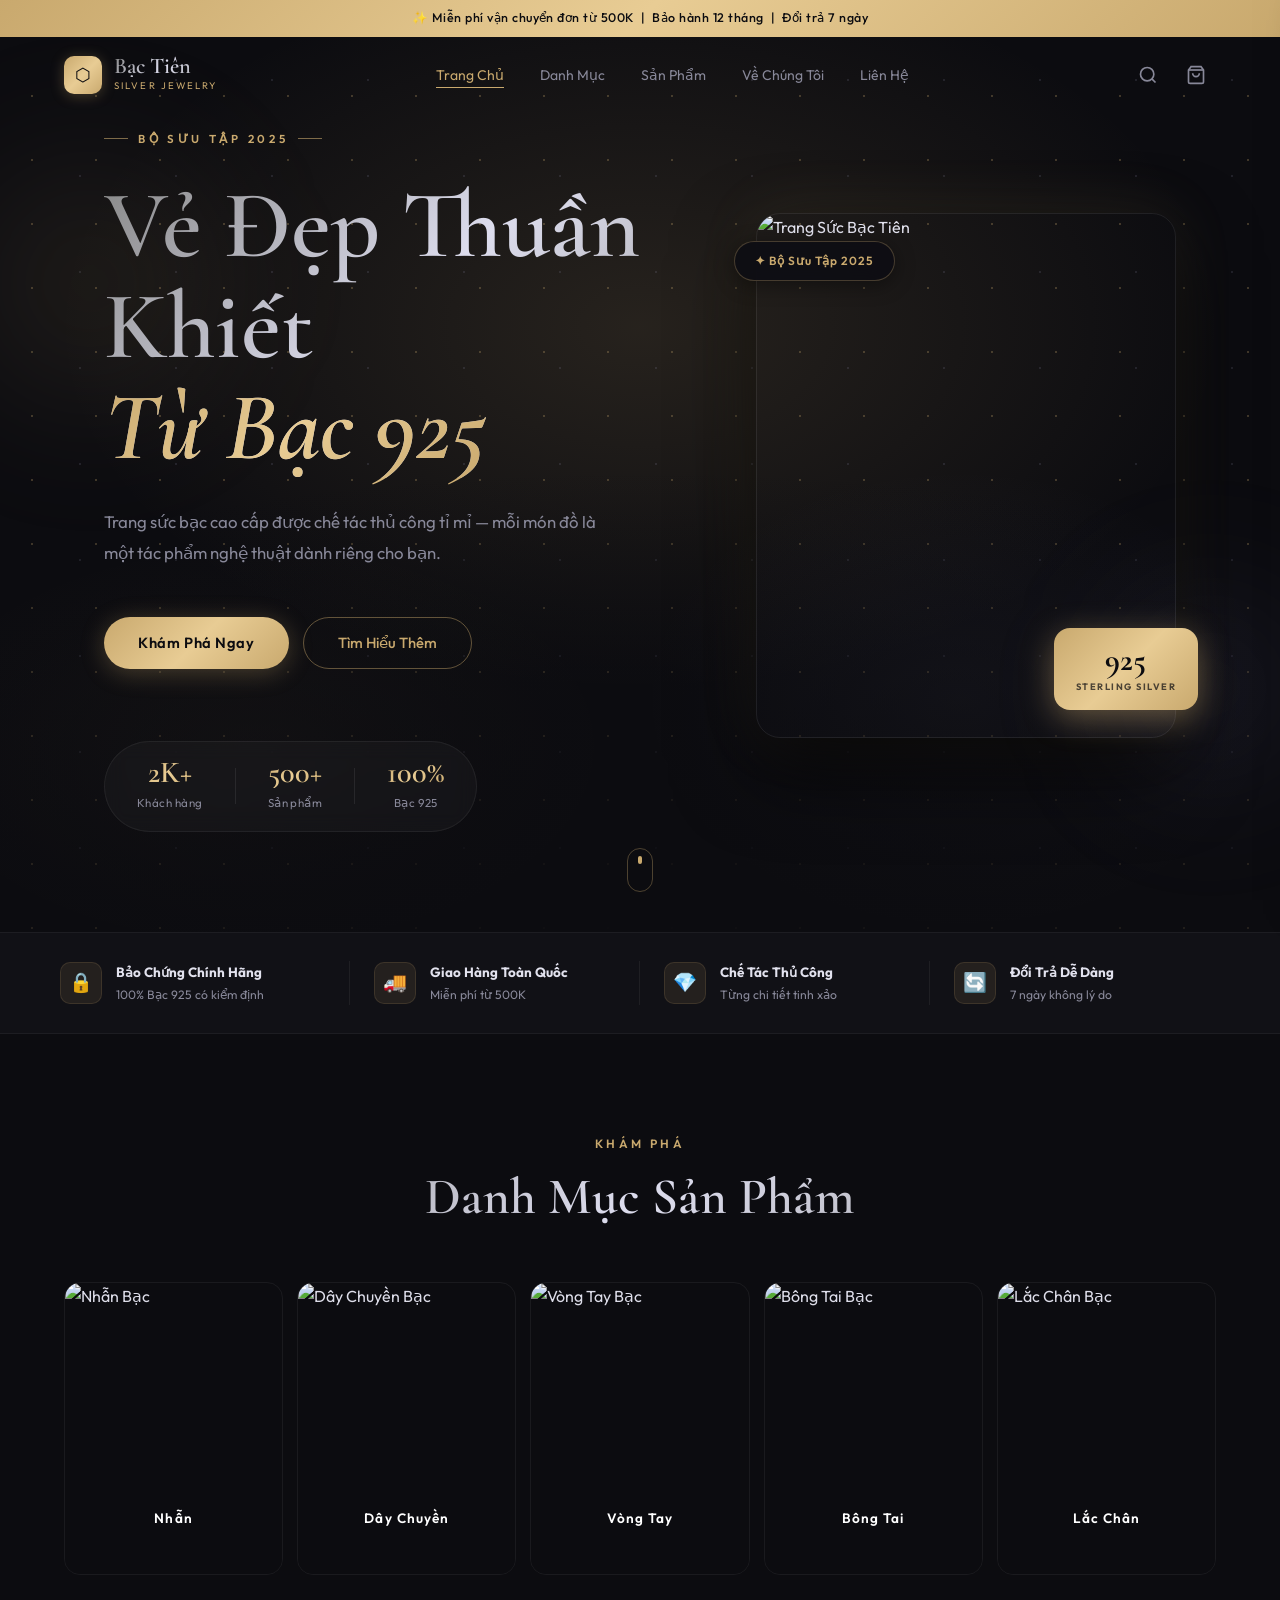
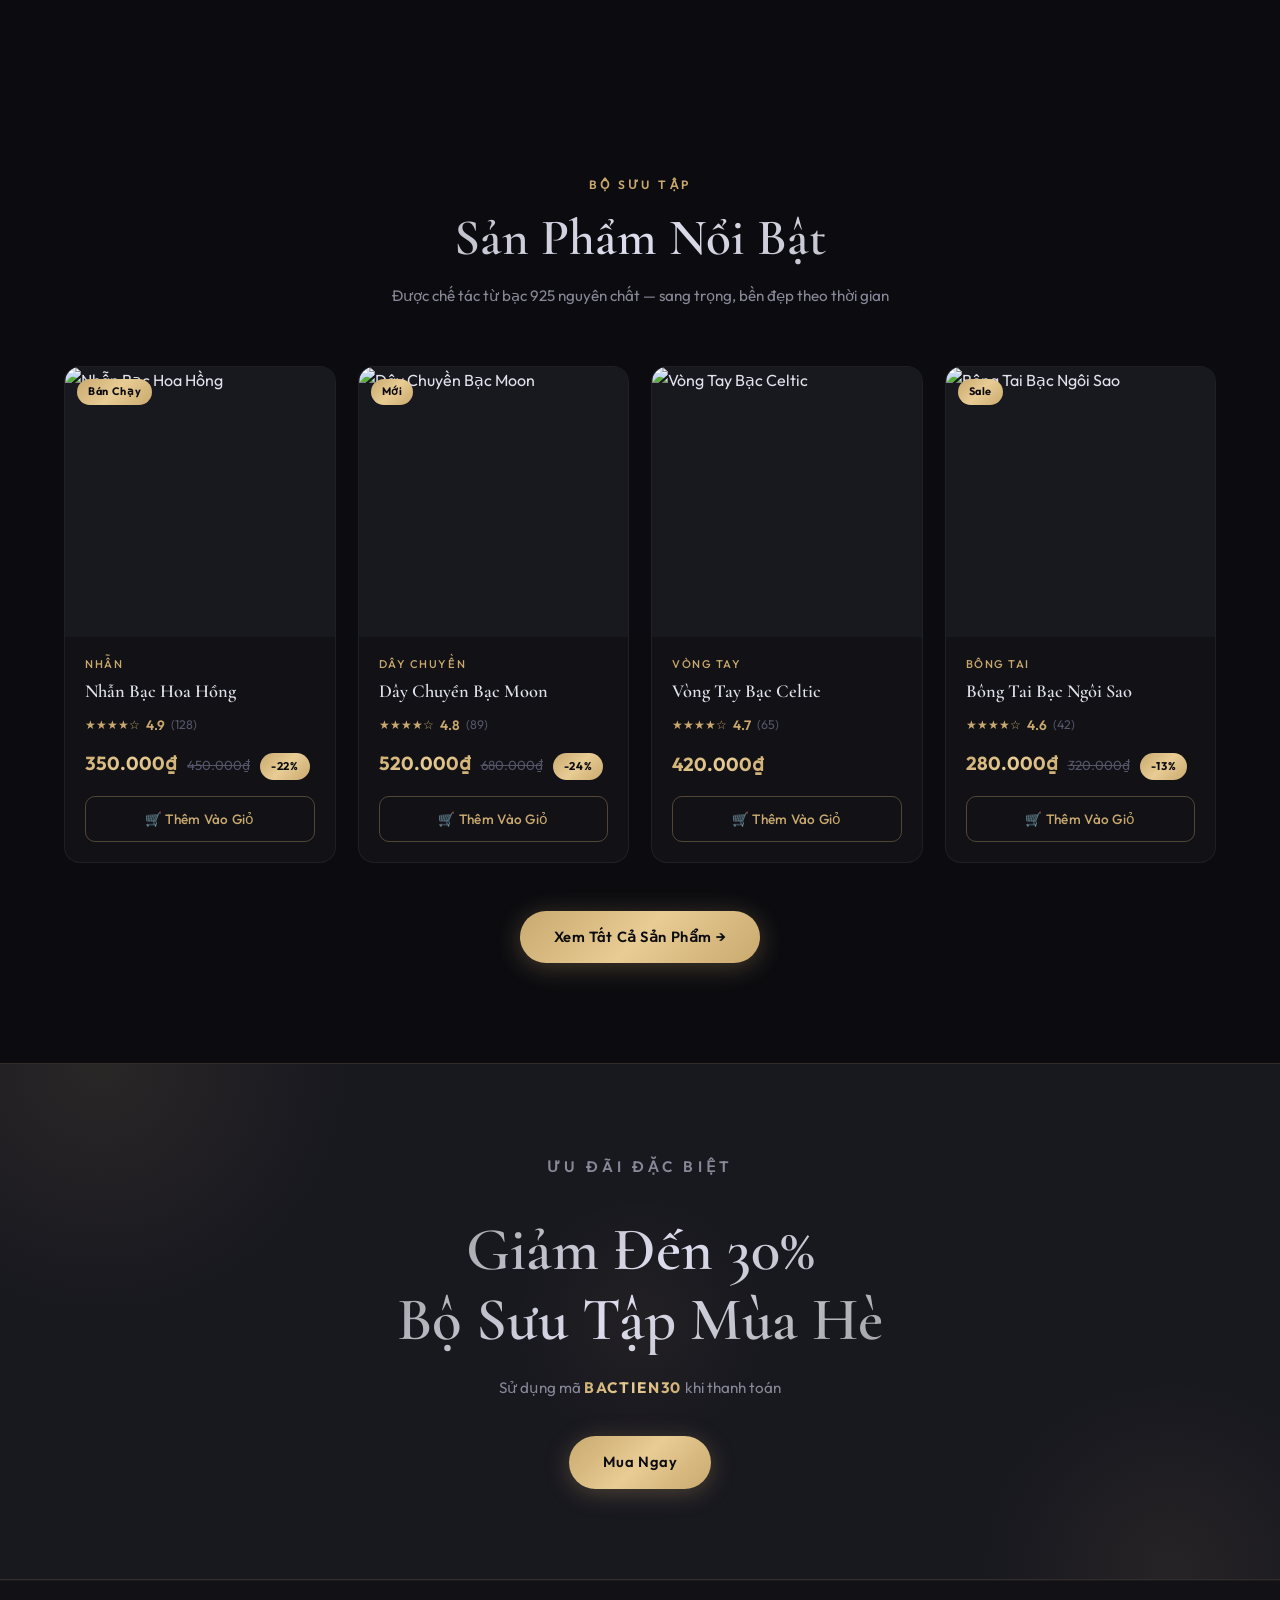
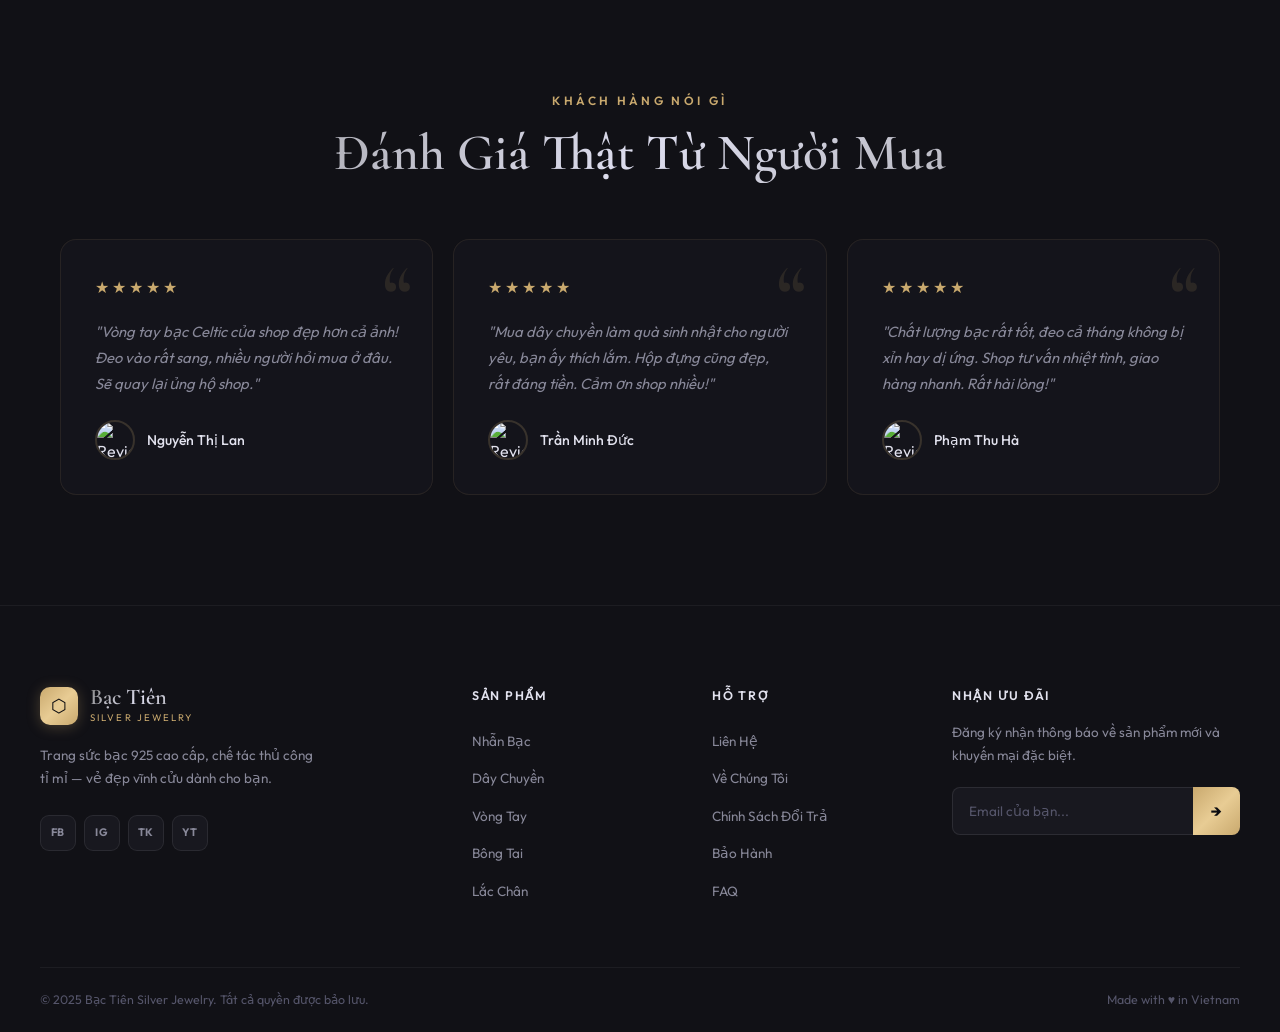
==== commit 8c2308d1: "design: major UI improvements for desktop and mobile Desktop: - Hero split layout: text left + jewel" ====
--- a/index.html
+++ b/index.html
@@ -26,11 +26,11 @@
     </a>
 
     <ul class="nav-links" id="navLinks">
-      <li><a href="#home">Trang Chủ</a></li>
-      <li><a href="#categories">Danh Mục</a></li>
-      <li><a href="#products">Sản Phẩm</a></li>
-      <li><a href="#about">Về Chúng Tôi</a></li>
-      <li><a href="#contact">Liên Hệ</a></li>
+      <li><a href="index.html">Trang Chủ</a></li>
+      <li><a href="danh-muc.html">Danh Mục</a></li>
+      <li><a href="san-pham.html">Sản Phẩm</a></li>
+      <li><a href="ve-chung-toi.html">Về Chúng Tôi</a></li>
+      <li><a href="lien-he.html">Liên Hệ</a></li>
     </ul>
 
     <div class="nav-actions">
@@ -63,22 +63,48 @@
     <div class="hero-orb hero-orb-1"></div>
     <div class="hero-orb hero-orb-2"></div>
   </div>
-  <div class="hero-content">
-    <p class="hero-eyebrow">Bộ Sưu Tập 2025</p>
-    <h1 class="hero-title">Vẻ Đẹp Thuần Khiết<br><em>Từ Bạc 925</em></h1>
-    <p class="hero-subtitle">Trang sức bạc cao cấp được chế tác thủ công tỉ mỉ — mỗi món đồ là một tác phẩm nghệ thuật dành riêng cho bạn.</p>
-    <div class="hero-actions">
-      <a href="#products" class="btn-primary">Khám Phá Ngay</a>
-      <a href="#about" class="btn-ghost">Tìm Hiểu Thêm</a>
-    </div>
-    <div class="hero-stats">
-      <div class="stat"><span class="stat-num">2K+</span><span class="stat-label">Khách hàng</span></div>
-      <div class="stat-divider"></div>
-      <div class="stat"><span class="stat-num">500+</span><span class="stat-label">Sản phẩm</span></div>
-      <div class="stat-divider"></div>
-      <div class="stat"><span class="stat-num">100%</span><span class="stat-label">Bạc 925</span></div>
-    </div>
-  </div>
+
+  <div class="hero-inner">
+    <!-- TEXT SIDE -->
+    <div class="hero-content">
+      <p class="hero-eyebrow">Bộ Sưu Tập 2025</p>
+      <h1 class="hero-title">Vẻ Đẹp Thuần Khiết<br><em>Từ Bạc 925</em></h1>
+      <p class="hero-subtitle">Trang sức bạc cao cấp được chế tác thủ công tỉ mỉ — mỗi món đồ là một tác phẩm nghệ thuật dành riêng cho bạn.</p>
+      <div class="hero-actions">
+        <a href="san-pham.html" class="btn-primary">Khám Phá Ngay</a>
+        <a href="ve-chung-toi.html" class="btn-ghost">Tìm Hiểu Thêm</a>
+      </div>
+      <div class="hero-stats">
+        <div class="stat">
+          <span class="stat-num" data-count="2" data-suffix="K+">2K+</span>
+          <span class="stat-label">Khách hàng</span>
+        </div>
+        <div class="stat-divider"></div>
+        <div class="stat">
+          <span class="stat-num" data-count="500" data-suffix="+">500+</span>
+          <span class="stat-label">Sản phẩm</span>
+        </div>
+        <div class="stat-divider"></div>
+        <div class="stat">
+          <span class="stat-num" data-count="100" data-suffix="%">100%</span>
+          <span class="stat-label">Bạc 925</span>
+        </div>
+      </div>
+    </div>
+
+    <!-- IMAGE SIDE (desktop only) -->
+    <div class="hero-visual">
+      <div class="hero-img-frame">
+        <img src="https://images.unsplash.com/photo-1515562141207-7a88fb7ce338?w=800&q=85" alt="Trang Sức Bạc Tiên" loading="eager">
+        <div class="hero-float-badge">
+          <span class="hfb-num">925</span>
+          <span class="hfb-txt">Sterling Silver</span>
+        </div>
+        <div class="hero-float-tag">✦ Bộ Sưu Tập 2025</div>
+      </div>
+    </div>
+  </div>
+
   <div class="hero-scroll">
     <div class="scroll-indicator">
       <div class="scroll-dot"></div>
@@ -153,7 +179,7 @@
   </div>
 </section>
 
-<!-- ===== PRODUCTS ===== -->
+<!-- ===== PRODUCTS (FEATURED 4) ===== -->
 <section class="products-section" id="products">
   <div class="section-header">
     <p class="section-eyebrow">Bộ Sưu Tập</p>
@@ -161,20 +187,15 @@
     <p class="section-desc">Được chế tác từ bạc 925 nguyên chất — sang trọng, bền đẹp theo thời gian</p>
   </div>
 
-  <div class="filter-bar">
-    <button class="filter-btn active" data-cat="all">Tất Cả</button>
-    <button class="filter-btn" data-cat="Nhẫn">Nhẫn</button>
-    <button class="filter-btn" data-cat="Dây Chuyền">Dây Chuyền</button>
-    <button class="filter-btn" data-cat="Vòng Tay">Vòng Tay</button>
-    <button class="filter-btn" data-cat="Bông Tai">Bông Tai</button>
-    <button class="filter-btn" data-cat="Lắc Chân">Lắc Chân</button>
-  </div>
-
   <div class="products-grid" id="productsGrid">
     <div class="loading-spinner">
       <div class="spinner"></div>
       <p>Đang tải sản phẩm...</p>
     </div>
+  </div>
+
+  <div style="text-align:center;margin-top:48px">
+    <a href="san-pham.html" class="btn-primary">Xem Tất Cả Sản Phẩm →</a>
   </div>
 </section>
 
@@ -184,39 +205,12 @@
     <p class="promo-eyebrow">Ưu Đãi Đặc Biệt</p>
     <h2>Giảm Đến 30%<br>Bộ Sưu Tập Mùa Hè</h2>
     <p>Sử dụng mã <strong>BACTIEN30</strong> khi thanh toán</p>
-    <a href="#products" class="btn-primary">Mua Ngay</a>
+    <a href="san-pham.html" class="btn-primary">Mua Ngay</a>
   </div>
   <div class="promo-deco">
     <div class="promo-circle c1"></div>
     <div class="promo-circle c2"></div>
     <div class="promo-circle c3"></div>
-  </div>
-</section>
-
-<!-- ===== ABOUT ===== -->
-<section class="about" id="about">
-  <div class="about-content">
-    <div class="about-text">
-      <p class="section-eyebrow">Câu Chuyện Của Chúng Tôi</p>
-      <h2 class="section-title">Nghệ Thuật Chế Tác Bạc<br>Hơn 10 Năm Kinh Nghiệm</h2>
-      <p>Bạc Tiên ra đời từ niềm đam mê với những món trang sức thủ công tinh xảo. Chúng tôi tin rằng mỗi trang sức không chỉ là phụ kiện, mà còn là câu chuyện — về tình yêu, về ký ức, về phong cách riêng của bạn.</p>
-      <p>Mỗi sản phẩm được chế tác từ bạc 925 nguyên chất, qua bàn tay nghệ nhân tài hoa với hàng nghìn giờ tỉ mỉ, tạo nên những tác phẩm nghệ thuật đầy cảm xúc.</p>
-      <ul class="about-list">
-        <li>✦ Bạc 925 nguyên chất, có kiểm định độc lập</li>
-        <li>✦ Chế tác thủ công từng chi tiết</li>
-        <li>✦ Bảo hành 12 tháng toàn diện</li>
-        <li>✦ Đội ngũ tư vấn tận tâm 24/7</li>
-      </ul>
-    </div>
-    <div class="about-visual">
-      <div class="about-img-wrap">
-        <img src="https://images.unsplash.com/photo-1515562141207-7a88fb7ce338?w=600&q=80" alt="Chế tác trang sức bạc" loading="lazy">
-        <div class="about-badge">
-          <span class="badge-num">925</span>
-          <span class="badge-txt">Sterling Silver</span>
-        </div>
-      </div>
-    </div>
   </div>
 </section>
 
@@ -242,44 +236,6 @@
       <p>"Chất lượng bạc rất tốt, đeo cả tháng không bị xỉn hay dị ứng. Shop tư vấn nhiệt tình, giao hàng nhanh. Rất hài lòng!"</p>
       <div class="reviewer"><img src="https://i.pravatar.cc/40?img=9" alt="Reviewer"><strong>Phạm Thu Hà</strong></div>
     </div>
-  </div>
-</section>
-
-<!-- ===== CONTACT ===== -->
-<section class="contact" id="contact">
-  <div class="contact-container">
-    <div class="contact-info">
-      <p class="section-eyebrow">Liên Hệ</p>
-      <h2>Chúng Tôi Luôn<br>Sẵn Sàng Tư Vấn</h2>
-      <div class="contact-items">
-        <div class="contact-item">
-          <div class="ci-icon-wrap">📍</div>
-          <div><strong>Địa Chỉ</strong><p>123 Đường Lê Lợi, Q.1, TP.HCM</p></div>
-        </div>
-        <div class="contact-item">
-          <div class="ci-icon-wrap">📞</div>
-          <div><strong>Điện Thoại</strong><p>0909 123 456</p></div>
-        </div>
-        <div class="contact-item">
-          <div class="ci-icon-wrap">📧</div>
-          <div><strong>Email</strong><p>hello@bactien.vn</p></div>
-        </div>
-        <div class="contact-item">
-          <div class="ci-icon-wrap">🕐</div>
-          <div><strong>Giờ Làm Việc</strong><p>8:00 - 21:00, Thứ 2 - Chủ Nhật</p></div>
-        </div>
-      </div>
-    </div>
-    <form class="contact-form" id="contactForm">
-      <h3>Gửi Tin Nhắn</h3>
-      <div class="form-row">
-        <input type="text" placeholder="Họ và tên" required>
-        <input type="tel" placeholder="Số điện thoại" required>
-      </div>
-      <input type="email" placeholder="Email của bạn">
-      <textarea rows="4" placeholder="Nội dung tin nhắn..." required></textarea>
-      <button type="submit" class="btn-primary btn-full">Gửi Tin Nhắn ✉</button>
-    </form>
   </div>
 </section>
 
@@ -305,20 +261,20 @@
     <div class="footer-links">
       <h4>Sản Phẩm</h4>
       <ul>
-        <li><a href="#products">Nhẫn Bạc</a></li>
-        <li><a href="#products">Dây Chuyền</a></li>
-        <li><a href="#products">Vòng Tay</a></li>
-        <li><a href="#products">Bông Tai</a></li>
-        <li><a href="#products">Lắc Chân</a></li>
+        <li><a href="san-pham.html?cat=Nh%E1%BA%ABn">Nhẫn Bạc</a></li>
+        <li><a href="san-pham.html?cat=D%C3%A2y+Chuy%E1%BB%81n">Dây Chuyền</a></li>
+        <li><a href="san-pham.html?cat=V%C3%B2ng+Tay">Vòng Tay</a></li>
+        <li><a href="san-pham.html?cat=B%C3%B4ng+Tai">Bông Tai</a></li>
+        <li><a href="san-pham.html?cat=L%E1%BA%AFc+Ch%C3%A2n">Lắc Chân</a></li>
       </ul>
     </div>
     <div class="footer-links">
       <h4>Hỗ Trợ</h4>
       <ul>
-        <li><a href="#">Chính Sách Giao Hàng</a></li>
+        <li><a href="lien-he.html">Liên Hệ</a></li>
+        <li><a href="ve-chung-toi.html">Về Chúng Tôi</a></li>
         <li><a href="#">Chính Sách Đổi Trả</a></li>
         <li><a href="#">Bảo Hành</a></li>
-        <li><a href="#">Hướng Dẫn Chọn Size</a></li>
         <li><a href="#">FAQ</a></li>
       </ul>
     </div>
--- a/css/style.css
+++ b/css/style.css
@@ -244,8 +244,7 @@
   min-height: 100vh;
   display: flex; align-items: center; justify-content: center;
   position: relative; overflow: hidden;
-  padding: 160px 24px 100px;
-  text-align: center;
+  padding: 120px 0 100px;
 }
 
 .hero-bg {
@@ -299,7 +298,7 @@
   50%      { transform: translateY(-24px) scale(1.05); }
 }
 
-.hero-content { position: relative; z-index: 1; max-width: 780px; margin: 0 auto; }
+.hero-content { position: relative; z-index: 1; }
 
 .hero-eyebrow {
   display: inline-flex; align-items: center; gap: 10px;
@@ -677,7 +676,9 @@
   gap: 20px; max-width: 1160px; margin: 0 auto;
 }
 .testimonial-card {
-  background: var(--dark-3); border: 1px solid rgba(255,255,255,.06);
+  background: rgba(24,24,31,.65);
+  backdrop-filter: blur(20px); -webkit-backdrop-filter: blur(20px);
+  border: 1px solid rgba(201,169,110,.1);
   border-radius: var(--radius); padding: 34px;
   transition: var(--transition); position: relative; overflow: hidden;
 }
@@ -963,6 +964,108 @@
 .toast.show { transform: translateY(0); opacity: 1; }
 
 /* ══════════════════════════════════════
+   ACTIVE NAV LINK
+══════════════════════════════════════ */
+.nav-links a.active {
+  color: var(--gold);
+}
+.nav-links a.active::after {
+  transform: scaleX(1);
+}
+
+/* ══════════════════════════════════════
+   PAGE BANNER (inner pages)
+══════════════════════════════════════ */
+.page-banner {
+  padding: 150px 24px 70px;
+  text-align: center;
+  background:
+    radial-gradient(ellipse 70% 55% at 50% 0%, rgba(201,169,110,.12), transparent 65%),
+    var(--dark);
+  border-bottom: 1px solid rgba(255,255,255,.05);
+  position: relative; overflow: hidden;
+}
+.page-banner::after {
+  content: '';
+  position: absolute; inset: 0;
+  background-image: radial-gradient(circle, rgba(201,169,110,.35) 1px, transparent 1px);
+  background-size: 60px 60px;
+  opacity: .2; pointer-events: none;
+}
+.page-banner-content {
+  position: relative; z-index: 1;
+}
+.page-banner .section-eyebrow { display: block; }
+.page-banner h1 {
+  font-family: 'Cormorant Garamond', serif;
+  font-size: clamp(2.6rem, 6vw, 4.5rem);
+  font-weight: 600; line-height: 1.1;
+  background: var(--grad-silver);
+  -webkit-background-clip: text; -webkit-text-fill-color: transparent; background-clip: text;
+  margin: 14px 0 18px;
+}
+.page-banner p {
+  color: var(--text-muted); max-width: 520px; margin: 0 auto;
+  font-size: .95rem; line-height: 1.75;
+}
+.breadcrumb-nav {
+  display: flex; align-items: center; justify-content: center;
+  gap: 8px; margin-top: 24px;
+  font-size: .82rem; color: var(--text-muted);
+}
+.breadcrumb-nav a {
+  color: var(--gold); text-decoration: none; transition: opacity .2s;
+}
+.breadcrumb-nav a:hover { opacity: .75; }
+
+/* ══════════════════════════════════════
+   REVEAL ANIMATION
+══════════════════════════════════════ */
+.reveal {
+  opacity: 0; transform: translateY(22px);
+  transition: opacity .5s var(--ease), transform .5s var(--ease);
+}
+.reveal.visible { opacity: 1; transform: translateY(0); }
+
+/* ══════════════════════════════════════
+   PRODUCT MODAL INNER
+══════════════════════════════════════ */
+.modal-inner {
+  display: grid; grid-template-columns: 1fr 1fr;
+  gap: 0; min-height: 420px;
+}
+.modal-gallery {
+  background: var(--dark-3); border-radius: 16px 0 0 16px; overflow: hidden;
+}
+.modal-gallery img { width: 100%; height: 100%; object-fit: cover; }
+.modal-info {
+  padding: 36px 32px; display: flex; flex-direction: column; gap: 12px;
+}
+.modal-category {
+  font-size: .7rem; color: var(--gold); letter-spacing: .16em;
+  text-transform: uppercase; font-weight: 600;
+}
+.modal-name {
+  font-family: 'Cormorant Garamond', serif;
+  font-size: 1.8rem; font-weight: 600; line-height: 1.2; color: var(--text);
+}
+.modal-stars { font-size: .875rem; color: var(--gold); }
+.modal-price {
+  font-size: 1.6rem; font-weight: 700;
+  background: var(--grad-gold);
+  -webkit-background-clip: text; -webkit-text-fill-color: transparent; background-clip: text;
+  display: flex; align-items: baseline; flex-wrap: wrap; gap: 8px;
+}
+.modal-desc { font-size: .9rem; color: var(--text-muted); line-height: 1.75; flex: 1; }
+.modal-actions { display: flex; flex-direction: column; gap: 10px; margin-top: auto; }
+
+@media (max-width: 680px) {
+  .modal-inner { grid-template-columns: 1fr; }
+  .modal-gallery { border-radius: 16px 16px 0 0; aspect-ratio: 4/3; }
+  .modal-info { padding: 24px 22px; }
+}
+
+/* ══════════════════════════════════════
    RESPONSIVE
 ══════════════════════════════════════ */
 @media (max-width: 1100px) {
@@ -992,3 +1095,205 @@
   .about-img-wrap { aspect-ratio: 4/3; }
   .about-badge { left: 0; bottom: -16px; }
 }
+
+/* ══════════════════════════════════════
+   HERO — SPLIT LAYOUT (desktop)
+══════════════════════════════════════ */
+.hero-inner {
+  display: flex; align-items: center;
+  width: 100%; max-width: 1200px;
+  padding: 0 clamp(16px, 5vw, 72px);
+  gap: 70px;
+}
+.hero-inner .hero-content {
+  flex: 1; text-align: left; max-width: none; margin: 0;
+}
+.hero-inner .hero-eyebrow  { justify-content: flex-start; }
+.hero-inner .hero-subtitle { margin-inline: 0; }
+.hero-inner .hero-actions  { justify-content: flex-start; }
+.hero-inner .hero-stats    { margin: 0; }
+
+.hero-visual {
+  flex: 0 0 420px;
+  animation: fadeSlideUp .8s .35s ease both;
+}
+.hero-img-frame { position: relative; }
+.hero-img-frame > img {
+  width: 100%; aspect-ratio: 4/5; object-fit: cover;
+  border-radius: 24px;
+  border: 1px solid rgba(255,255,255,.08);
+  box-shadow: 0 32px 80px rgba(0,0,0,.7), 0 0 60px rgba(201,169,110,.12);
+}
+.hero-float-badge {
+  position: absolute; bottom: 28px; right: -22px;
+  background: var(--grad-gold); border-radius: 16px;
+  padding: 16px 22px; text-align: center;
+  box-shadow: 0 8px 32px rgba(201,169,110,.45);
+  animation: fadeSlideUp .8s .55s ease both;
+}
+.hfb-num {
+  display: block; font-family: 'Cormorant Garamond', serif;
+  font-size: 2rem; font-weight: 700; color: var(--dark); line-height: 1;
+}
+.hfb-txt {
+  display: block; font-size: .58rem; font-weight: 700; text-transform: uppercase;
+  color: var(--dark); letter-spacing: .16em; opacity: .7; margin-top: 3px;
+}
+.hero-float-tag {
+  position: absolute; top: 28px; left: -22px;
+  background: rgba(14,14,20,.92); border: 1px solid rgba(201,169,110,.3);
+  border-radius: 50px; padding: 9px 20px;
+  font-size: .74rem; font-weight: 600; color: var(--gold);
+  letter-spacing: .08em; white-space: nowrap;
+  box-shadow: 0 4px 20px rgba(0,0,0,.4);
+  backdrop-filter: blur(14px);
+  animation: fadeSlideUp .8s .65s ease both;
+}
+
+/* ══════════════════════════════════════
+   CATEGORY CARD — "Xem Ngay" on hover
+══════════════════════════════════════ */
+.category-label small {
+  display: block; font-size: .7rem; color: rgba(255,255,255,.55);
+  margin-top: 4px; letter-spacing: .04em;
+  font-weight: 400; text-align: center;
+  transition: color .2s;
+}
+.category-card:hover .category-label small { color: rgba(201,169,110,.75); }
+.category-label::after {
+  content: 'Xem Ngay →';
+  display: block; margin-top: 10px;
+  font-size: .7rem; letter-spacing: .1em; color: var(--gold);
+  opacity: 0; transform: translateY(6px);
+  transition: all .3s var(--ease);
+}
+.category-card:hover .category-label::after { opacity: 1; transform: translateY(0); }
+
+/* ══════════════════════════════════════
+   SKELETON LOADING
+══════════════════════════════════════ */
+@keyframes shimmer {
+  0%   { transform: translateX(-100%); }
+  100% { transform: translateX(200%); }
+}
+.skeleton-card {
+  background: var(--dark-2); border: 1px solid rgba(255,255,255,.05);
+  border-radius: var(--radius); overflow: hidden;
+}
+.skeleton-img {
+  aspect-ratio: 1; background: var(--dark-3);
+  position: relative; overflow: hidden;
+}
+.skeleton-img::after,
+.skeleton-line::after,
+.skeleton-btn::after {
+  content: ''; position: absolute; inset: 0;
+  background: linear-gradient(90deg, transparent 0%, rgba(255,255,255,.05) 50%, transparent 100%);
+  animation: shimmer 1.6s infinite;
+}
+.skeleton-body { padding: 14px 18px 18px; }
+.skeleton-line {
+  height: 11px; border-radius: 6px; background: var(--dark-4);
+  margin-bottom: 10px; position: relative; overflow: hidden;
+}
+.skeleton-line.short { width: 42%; }
+.skeleton-line.med   { width: 68%; }
+.skeleton-line.wide  { width: 88%; }
+.skeleton-btn {
+  height: 40px; border-radius: var(--radius-sm); background: var(--dark-4);
+  margin-top: 14px; position: relative; overflow: hidden;
+}
+
+/* ══════════════════════════════════════
+   MODAL — bottom slide animation
+══════════════════════════════════════ */
+@keyframes slideUpModal {
+  from { transform: translateY(48px); opacity: 0; }
+  to   { transform: translateY(0);    opacity: 1; }
+}
+
+/* ══════════════════════════════════════
+   RESPONSIVE ADDITIONS
+══════════════════════════════════════ */
+
+/* Hero: center on tablet / phone */
+@media (max-width: 960px) {
+  .hero-inner {
+    flex-direction: column; gap: 0;
+    text-align: center;
+  }
+  .hero-inner .hero-content {
+    text-align: center; max-width: 720px; margin: 0 auto;
+  }
+  .hero-inner .hero-eyebrow  { justify-content: center; }
+  .hero-inner .hero-subtitle { margin-inline: auto; }
+  .hero-inner .hero-actions  { justify-content: center; }
+  .hero-inner .hero-stats    { margin: 0 auto; }
+  .hero-visual { display: none; }
+}
+
+/* Filter bar: horizontal scroll on mobile */
+@media (max-width: 640px) {
+  .filter-bar {
+    justify-content: flex-start; flex-wrap: nowrap;
+    overflow-x: auto; padding-bottom: 6px;
+    scrollbar-width: none;
+    margin-left: -24px; margin-right: -24px;
+    padding-left: 24px; padding-right: 24px;
+  }
+  .filter-bar::-webkit-scrollbar { display: none; }
+  .filter-btn { flex-shrink: 0; }
+
+  /* Product grid: 2 columns */
+  .products-grid {
+    grid-template-columns: repeat(2, 1fr);
+    gap: 10px;
+  }
+  .product-body { padding: 10px 12px 14px; }
+  .product-name { font-size: 1rem; }
+  .price-current { font-size: 1.05rem; }
+  .add-to-cart { padding: 9px 8px; font-size: .78rem; }
+  .product-stars { display: none; }
+
+  /* Cart: bottom sheet */
+  .cart-sidebar {
+    top: auto;
+    bottom: 0; right: 0;
+    width: 100%; height: auto; max-height: 88vh;
+    border-left: none;
+    border-top: 1px solid rgba(255,255,255,.08);
+    border-radius: 20px 20px 0 0;
+    transform: translateY(100%);
+    transition: transform .38s var(--ease);
+  }
+  .cart-sidebar.open { transform: translateY(0); }
+
+  /* Cart handle bar */
+  .cart-header::before {
+    content: '';
+    display: block; position: absolute;
+    top: 10px; left: 50%; transform: translateX(-50%);
+    width: 40px; height: 4px;
+    background: rgba(255,255,255,.12); border-radius: 2px;
+  }
+  .cart-header { position: relative; }
+
+  /* Modal: bottom sheet */
+  .modal-overlay { padding: 0; align-items: flex-end; }
+  .product-modal {
+    max-width: 100%; max-height: 92vh;
+    border-radius: 20px 20px 0 0;
+    animation: slideUpModal .3s var(--ease) both;
+  }
+
+  /* Back to top & toast positioning */
+  .back-to-top { bottom: 20px; right: 14px; width: 38px; height: 38px; font-size: 1rem; }
+  .toast { bottom: 68px; right: 14px; max-width: calc(100vw - 28px); }
+
+  /* Page banner on mobile */
+  .page-banner { padding: 120px 20px 54px; }
+  .page-banner h1 { font-size: clamp(2rem, 8vw, 3rem); }
+
+  /* Categories grid on mobile danh-muc */
+  .categories { padding: 40px 20px 60px; }
+}
